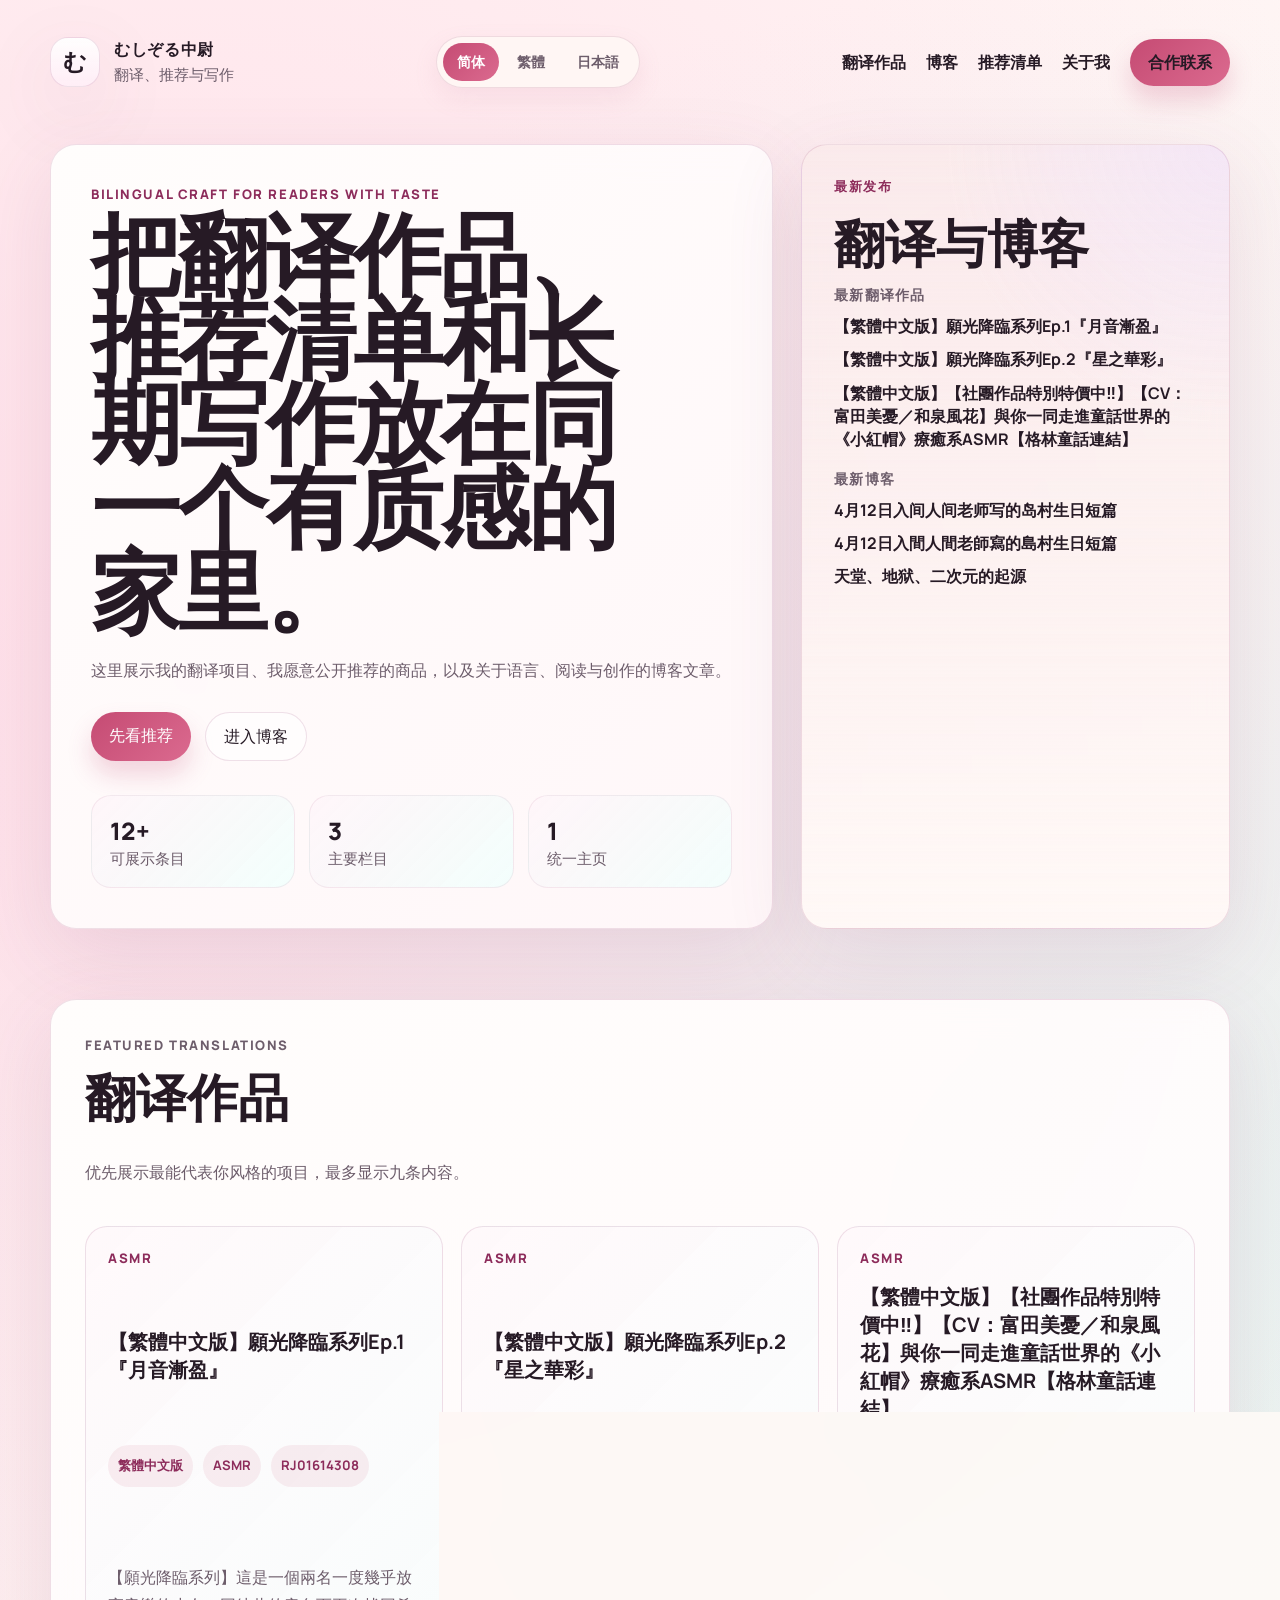
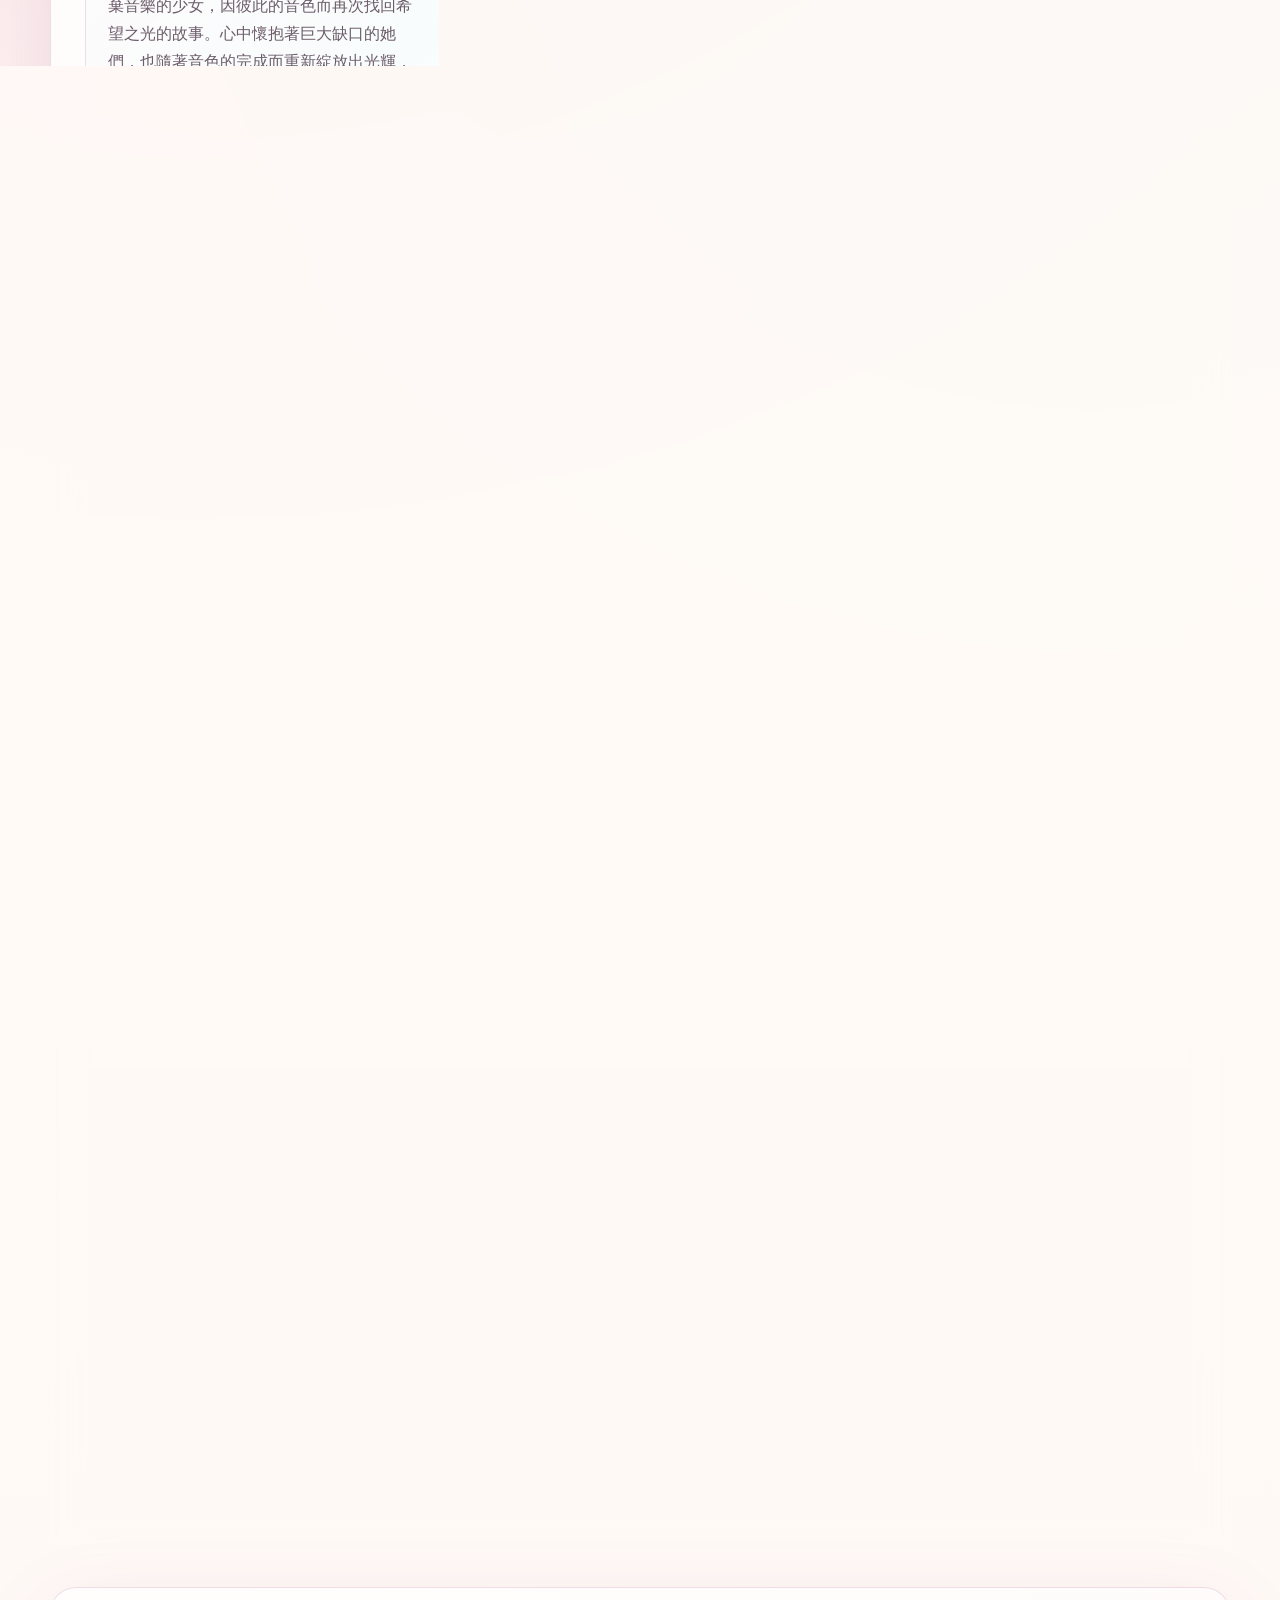
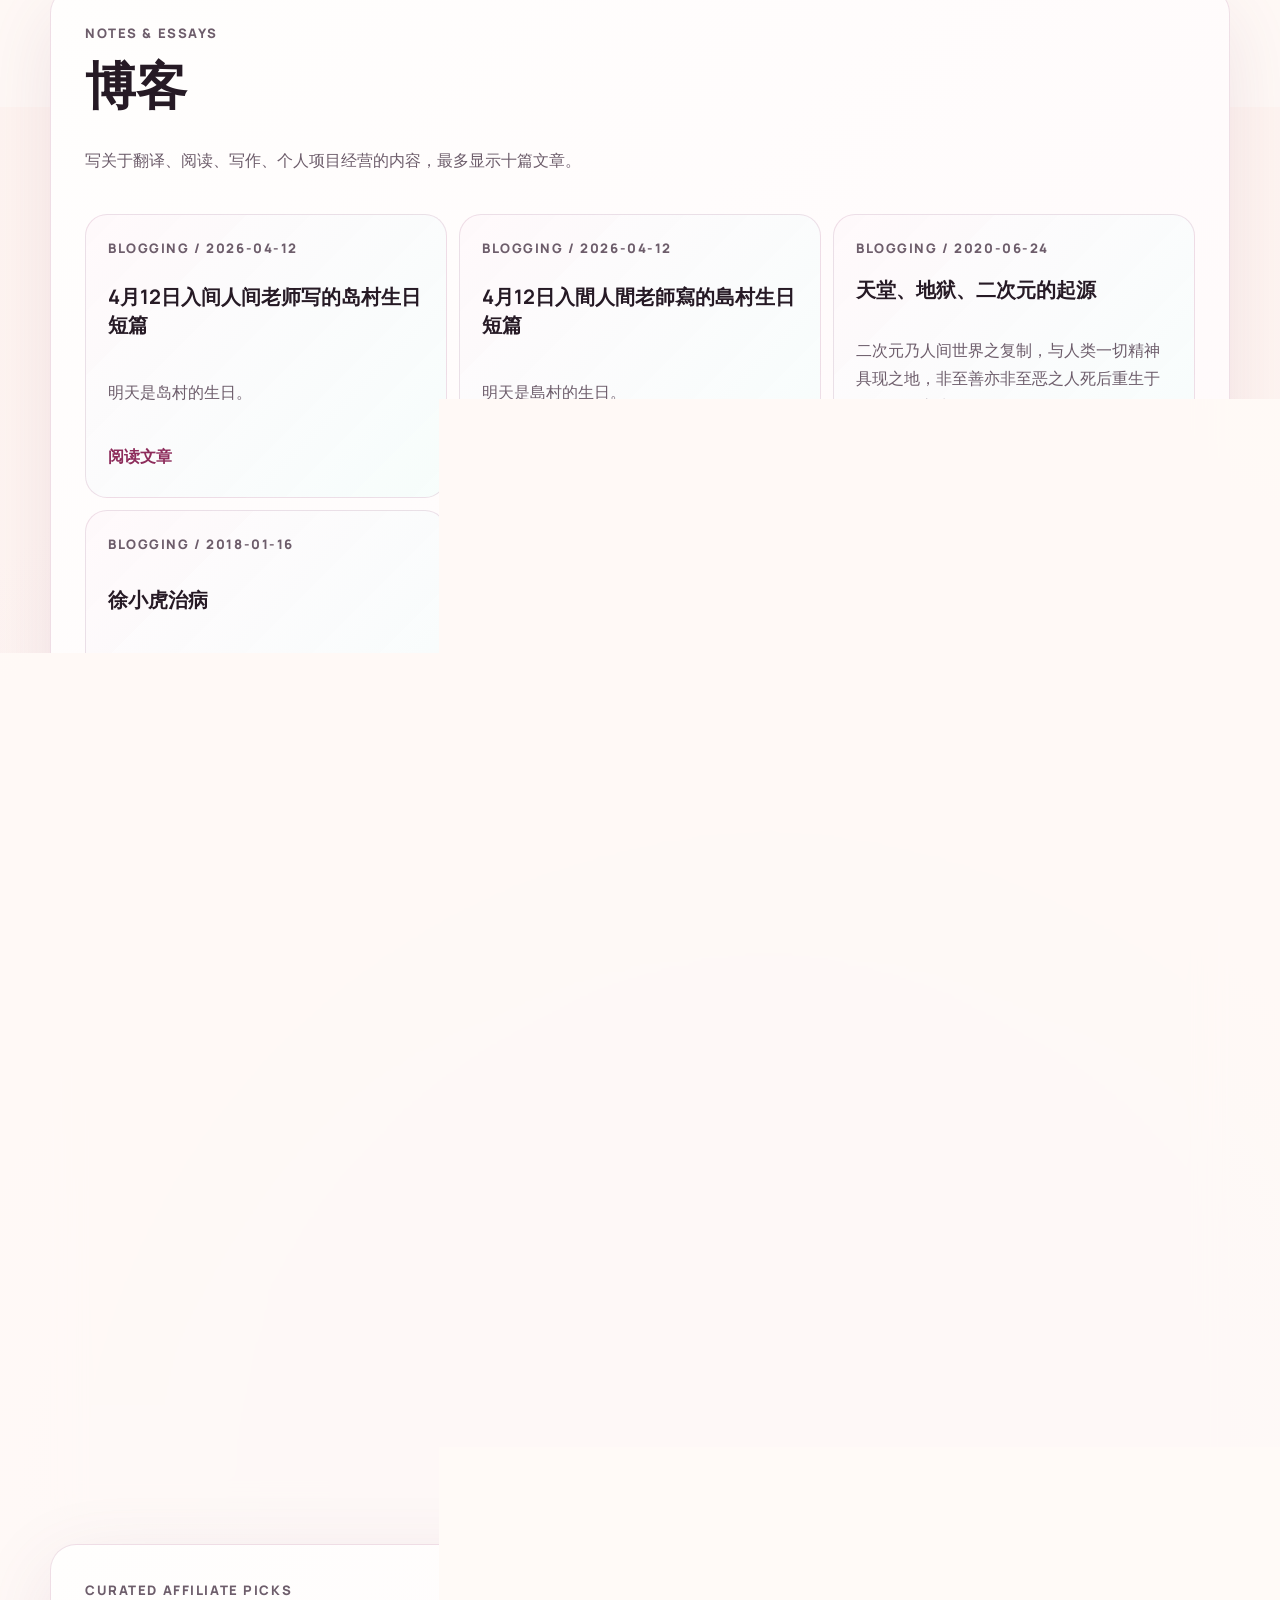
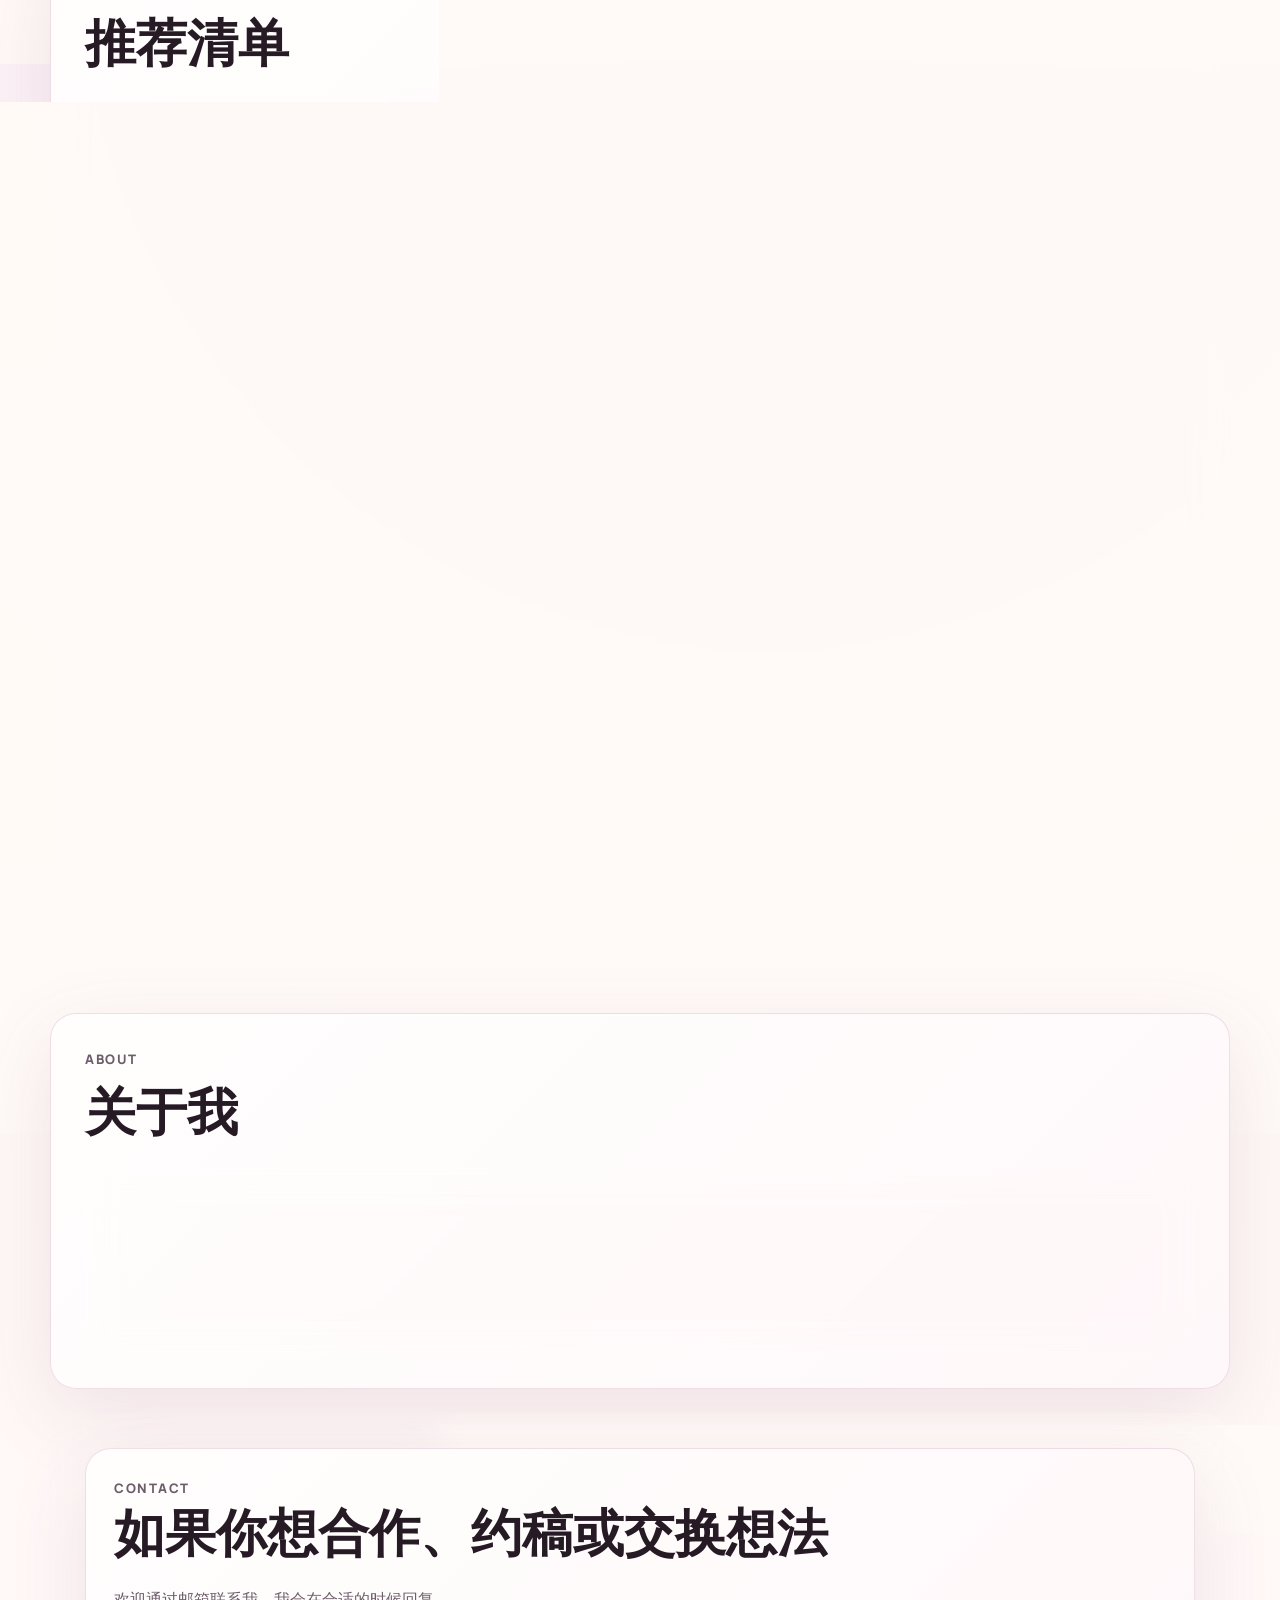
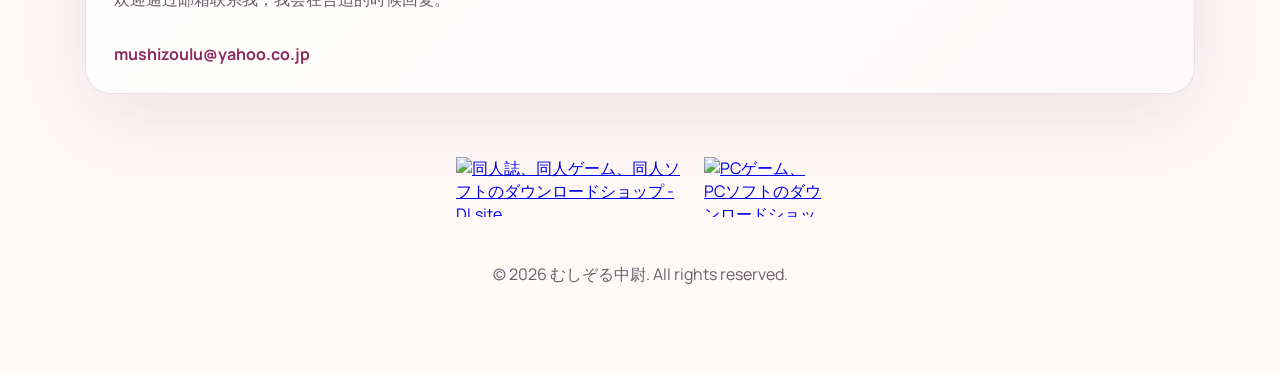
==== index.html @ 9dc62986 "Add files via upload" ====
<!DOCTYPE html>
<html lang="zh-CN">
<head>
  <meta charset="UTF-8">
  <meta name="viewport" content="width=device-width, initial-scale=1.0">
  <title>むしぞる中尉 | 翻译作品与博客</title>
  <meta
    name="description"
    content="展示个人翻译作品、精选推荐与博客文章的个人网站。"
  >
  <link rel="preconnect" href="https://fonts.googleapis.com">
  <link rel="preconnect" href="https://fonts.gstatic.com" crossorigin>
  <link
    href="https://fonts.googleapis.com/css2?family=Cormorant+Garamond:wght@500;600;700&family=Manrope:wght@400;500;600;700;800&display=swap"
    rel="stylesheet"
  >
  <link rel="stylesheet" href="styles.css?v=20260528b">
</head>
<body>
  <div class="page-shell">
    <header class="site-header">
      <a class="brand" href="#top" aria-label="回到首页">
        <span class="brand-mark">む</span>
        <span class="brand-text">
          <strong id="site-name">むしぞる中尉</strong>
          <span id="site-tagline">翻译、推荐与写作</span>
        </span>
      </a>

      <button class="menu-toggle" type="button" aria-expanded="false" aria-controls="site-nav">
        菜单
      </button>

      <div class="locale-switcher" aria-label="语言切换">
        <div class="locale-actions">
          <button class="locale-button is-active" type="button" data-locale="zh-Hans">简体</button>
          <button class="locale-button" type="button" data-locale="zh-Hant">繁體</button>
          <button class="locale-button" type="button" data-locale="ja">日本語</button>
        </div>
      </div>

      <nav id="site-nav" class="site-nav" aria-label="主导航">
        <a id="nav-works" href="#works">翻译作品</a>
        <a id="nav-blog" href="#blog">博客</a>
        <a id="nav-picks" href="#picks">推荐清单</a>
        <a id="nav-about" href="#about">关于我</a>
        <a id="nav-contact" class="nav-cta" href="#contact">合作联系</a>
      </nav>
    </header>

    <main id="top">
      <section class="hero">
        <div class="hero-copy">
          <p class="eyebrow" id="hero-note">Bilingual craft for readers with taste</p>
          <h1 id="hero-title">把翻译作品、推荐清单和长期写作放在同一个有质感的家里。</h1>
          <p class="hero-description" id="hero-description">
            这里展示我的翻译项目、我愿意公开推荐的商品，以及关于语言、阅读与创作的博客文章。
          </p>

          <div class="hero-actions">
            <a class="button-primary" id="hero-primary" href="#picks">先看推荐</a>
            <a class="button-secondary" id="hero-secondary" href="blog.html">进入博客</a>
          </div>

          <ul class="hero-stats" id="hero-stats"></ul>
        </div>

        <aside class="hero-panel">
          <p class="panel-label" id="spotlight-label">最新发布</p>
          <h2 id="spotlight-title">翻译与博客</h2>
          <div id="spotlight-copy" class="spotlight-latest"></div>
          <!-- <a class="panel-link" id="spotlight-link" href="works.html">查看精选作品</a> -->
        </aside>
      </section>

      <section class="section" id="works">
        <div class="section-heading">
          <p class="eyebrow" id="works-eyebrow">Featured Translations</p>
          <h2><a class="section-title-link" id="works-title" href="works.html">翻译作品</a></h2>
          <p id="works-description">优先展示最能代表你风格的项目，最多显示九条内容。</p>
        </div>
        <div class="card-grid" id="works-grid"></div>
        <a class="section-more-link" id="works-more-link" href="works.html">查看所有翻译作品</a>
      </section>

      <section class="section" id="blog">
        <div class="section-heading">
          <p class="eyebrow" id="blog-eyebrow">Notes & Essays</p>
          <h2><a class="section-title-link" id="blog-title" href="blog.html">博客</a></h2>
          <p id="blog-description">写关于翻译、阅读、写作、个人项目经营，或者任何你想长期积累的主题。</p>
        </div>
        <div class="post-list post-grid" id="post-list"></div>
        <a class="section-more-link" id="blog-more-link" href="blog.html">查看所有博客</a>
      </section>

      <section class="section" id="picks">
        <div class="section-heading">
          <p class="eyebrow" id="picks-eyebrow">Curated Affiliate Picks</p>
          <h2><a class="section-title-link" id="picks-title" href="picks.html">推荐清单</a></h2>
          <p id="picks-description">适合放你愿意长期推荐的书、工具、课程或生活用品，并明确标注推荐理由。</p>
        </div>
        <div class="pick-list" id="picks-list"></div>
      </section>

      <section class="section about-section" id="about">
        <div class="section-heading">
          <p class="eyebrow" id="about-eyebrow">About</p>
          <h2><a class="section-title-link" id="about-title" href="#about">关于我</a></h2>
        </div>
        <div class="about-card">
          <p id="about-copy">
            我是一名长期关注语言、阅读与内容传播的创作者。这个网站用来集中展示作品、推荐值得购买的东西，以及持续发表博客文章。
          </p>
          <div class="about-links" aria-label="Social links">
            <a class="about-link" href="https://x.com/mushizoulu" target="_blank" rel="noreferrer">X</a>
            <a class="about-link" href="https://www.threads.com/@maoanying8" target="_blank" rel="noreferrer">Threads</a>
            <a
              class="about-banner-link"
              rel="noopener sponsored"
              href="https://dlaf.jp/home/dlaf/=/aid/pssitewww/url/https%3A%2F%2Fwww.dlsite.com%2Fhome%2Fcircle%2Fprofile%2F%3D%2Fmaker_id%2FRG01031603.html%2F%3Futm_medium%3Daffiliate%26utm_campaign%3Dbnlink%26utm_content%3Dbn_pc_100_60_dojin_01.jpg"
              target="_blank"
            >
              <img
                src="https://www.dlsite.com/img/male/dojin/bn_pc_100_60_dojin_01.jpg"
                alt="同人誌、同人ゲーム、同人ソフトのダウンロードショップ - DLsite"
                width="100"
                height="60"
                border="0"
              />
            </a>
          </div>
        </div>
      </section>

      <section class="section contact-section" id="contact">
        <div class="contact-card">
          <div>
            <p class="eyebrow" id="contact-eyebrow">Contact</p>
            <h2><a class="section-title-link" id="contact-title" href="#contact">如果你想合作、约稿或交换想法</a></h2>
            <p id="contact-copy">欢迎通过邮箱联系我，我会在合适的时候回复。</p>
            <a class="contact-email-link" id="contact-email-link" href="mailto:mushizoulu@yahoo.co.jp">
              mushizoulu@yahoo.co.jp
            </a>
          </div>
        </div>
      </section>
    </main>

    <div class="footer-affiliates" aria-label="DLsite affiliate links">
      <a rel="noopener sponsored" href="https://dlaf.jp/home/dlaf/=/aid/pssitewww/url/https%3A%2F%2Fwww.dlsite.com%2Fhome%2Franking%2F%3Futm_medium%3Daffiliate%26utm_campaign%3Dbnlink%26utm_content%3Dbn_pc_234_60_dojin_01.gif" target="_blank"><img src="https://www.dlsite.com/img/male/dojin/bn_pc_234_60_dojin_01.gif" alt="同人誌、同人ゲーム、同人ソフトのダウンロードショップ - DLsite" width="234" height="60" border="0" /></a>
      <a rel="noopener sponsored" href="https://dlaf.jp/soft/dlaf/=/aid/pssitewww/url/https%3A%2F%2Fwww.dlsite.com%2Fsoft%2Franking%2F%3Futm_medium%3Daffiliate%26utm_campaign%3Dbnlink%26utm_content%3Dbn_pc_120_60_dojin_01.gif" target="_blank"><img src="https://www.dlsite.com/img/male/dojin/bn_pc_120_60_dojin_01.gif" alt="PCゲーム、PCソフトのダウンロードショップ - DLsite Soft" width="120" height="60" border="0" /></a>
    </div>

    <footer class="site-footer">
      <p id="footer-copy">© 2026 むしぞる中尉. All rights reserved.</p>
    </footer>
  </div>

  <script src="site-data.js?v=20260527b"></script>
  <script src="content/manifest.js?v=20260527b"></script>
  <script src="content-loader.js?v=20260527b"></script>
  <script src="script.js?v=20260527b"></script>
</body>
</html>
---- styles.css ----
﻿:root {
  --bg: #fff7f5;
  --surface: rgba(255, 250, 247, 0.82);
  --surface-strong: rgba(255, 248, 244, 0.96);
  --ink: #261a25;
  --muted: #6d5d6b;
  --line: rgba(165, 92, 135, 0.18);
  --accent: #c54b73;
  --accent-deep: #8d2c5b;
  --accent-soft: #ffdbe8;
  --mint: #dff7f4;
  --lavender: #efe3ff;
  --shadow: 0 24px 80px rgba(124, 69, 106, 0.12);
  --radius: 26px;
  --content-width: 1180px;
}

* {
  box-sizing: border-box;
}

html {
  scroll-behavior: smooth;
}

body {
  margin: 0;
  color: var(--ink);
  background:
    radial-gradient(circle at 15% 10%, rgba(255, 199, 221, 0.55), transparent 24%),
    radial-gradient(circle at 85% 18%, rgba(204, 244, 240, 0.5), transparent 22%),
    radial-gradient(circle at 60% 70%, rgba(231, 217, 255, 0.42), transparent 26%),
    linear-gradient(180deg, #fff9f6 0%, #fff5f1 48%, #fff9f8 100%);
  font-family: "Manrope", "Segoe UI", sans-serif;
}

body::before {
  position: fixed;
  inset: 0;
  background-image:
    radial-gradient(circle at 20% 25%, rgba(255, 255, 255, 0.7) 0 2px, transparent 2px 100%),
    radial-gradient(circle at 80% 35%, rgba(255, 215, 233, 0.42) 0 120px, transparent 120px 100%),
    radial-gradient(circle at 30% 75%, rgba(221, 246, 242, 0.42) 0 140px, transparent 140px 100%);
  content: "";
  pointer-events: none;
  opacity: 0.9;
}
.page-shell {
  position: relative;
  z-index: 1;
  width: min(calc(100% - 32px), var(--content-width));
  margin: 0 auto;
  padding: 20px 0 72px;
}

.site-header,
.hero,
.section,
.site-footer {
  position: relative;
  z-index: 1;
}

.site-header {
  display: flex;
  align-items: center;
  justify-content: space-between;
  gap: 20px;
  padding: 16px 0 28px;
}

.brand {
  display: inline-flex;
  align-items: center;
  gap: 14px;
  color: inherit;
  text-decoration: none;
}

.brand-mark {
  display: grid;
  place-items: center;
  width: 50px;
  height: 50px;
  border: 1px solid var(--line);
  border-radius: 18px;
  background: linear-gradient(180deg, rgba(255, 255, 255, 0.92), rgba(255, 238, 246, 0.9));
  box-shadow: var(--shadow);
  font-family: "Cormorant Garamond", Georgia, serif;
  font-size: 1.45rem;
  font-weight: 700;
}

.brand-text {
  display: flex;
  flex-direction: column;
  gap: 3px;
}

.brand-text strong {
  font-size: 1rem;
  letter-spacing: 0.04em;
}

.brand-text span {
  color: var(--muted);
  font-size: 0.95rem;
}

.site-nav {
  display: flex;
  align-items: center;
  gap: 20px;
}

.site-nav a {
  color: inherit;
  text-decoration: none;
  font-weight: 700;
}

.locale-switcher {
  display: inline-flex;
  align-items: center;
  padding: 6px;
  border: 1px solid var(--line);
  border-radius: 999px;
  background: rgba(255, 247, 244, 0.95);
  box-shadow: 0 10px 24px rgba(199, 123, 160, 0.12);
}

.locale-actions {
  display: inline-flex;
  gap: 4px;
}

.locale-button {
  border: 0;
  border-radius: 999px;
  background: transparent;
  color: var(--muted);
  padding: 9px 14px;
  font: inherit;
  font-size: 0.88rem;
  font-weight: 800;
  cursor: pointer;
}

.locale-button.is-active {
  background: linear-gradient(135deg, var(--accent) 0%, #db6a8f 100%);
  color: #fff;
}

.nav-cta,
.button-primary,
.button-secondary,
.panel-link,
.section-title-link,
.card-link,
.pick-link {
  transition: transform 180ms ease, background-color 180ms ease, color 180ms ease, border-color 180ms ease, box-shadow 180ms ease;
}

.nav-cta,
.button-primary {
  padding: 12px 18px;
  border-radius: 999px;
  background: linear-gradient(135deg, var(--accent) 0%, #db6a8f 100%);
  color: #fff;
  text-decoration: none;
  box-shadow: 0 14px 24px rgba(197, 75, 115, 0.22);
}

.menu-toggle {
  display: none;
  border: 1px solid var(--line);
  border-radius: 999px;
  background: rgba(255, 248, 245, 0.95);
  padding: 10px 16px;
  font: inherit;
  font-weight: 700;
}

.hero {
  display: grid;
  grid-template-columns: minmax(0, 1.35fr) minmax(280px, 0.8fr);
  gap: 28px;
  padding: 28px 0 46px;
}

.hero-copy,
.hero-panel,
.section,
.about-card,
.contact-card {
  border: 1px solid var(--line);
  border-radius: var(--radius);
  background:
    linear-gradient(135deg, rgba(255, 255, 255, 0.7), rgba(255, 246, 250, 0.7)),
    var(--surface);
  backdrop-filter: blur(16px);
  box-shadow: var(--shadow);
}

.hero-copy {
  padding: 40px;
}

.eyebrow,
.panel-label,
.post-meta,
.pick-tag,
.card-tag {
  margin: 0;
  color: var(--accent-deep);
  font-size: 0.82rem;
  font-weight: 800;
  letter-spacing: 0.12em;
  text-transform: uppercase;
}

.hero h1,
.section h2,
.contact-card h2 {
  font-family: "Cormorant Garamond", Georgia, serif;
}

.hero h1 {
  margin: 14px 0 18px;
  max-width: 14ch;
  font-size: clamp(3rem, 7vw, 5.8rem);
  line-height: 0.94;
  letter-spacing: -0.03em;
}

.hero-description,
.section-heading p,
.about-card p,
.contact-card p,
.pick-copy,
.card-copy,
.post-card p {
  color: var(--muted);
  line-height: 1.75;
}

.about-links {
  display: flex;
  flex-wrap: wrap;
  gap: 12px;
  margin-top: 20px;
}

.about-link {
  display: inline-flex;
  align-items: center;
  justify-content: center;
  min-height: 42px;
  padding: 0 18px;
  border: 1px solid var(--line);
  border-radius: 999px;
  color: var(--accent-deep);
  background: rgba(255, 255, 255, 0.68);
  font-size: 0.95rem;
  font-weight: 700;
  letter-spacing: 0.01em;
  text-decoration: none;
  transition: transform 180ms ease, box-shadow 180ms ease, border-color 180ms ease;
}

.about-link:hover {
  transform: translateY(-1px);
  border-color: rgba(197, 75, 115, 0.26);
  box-shadow: 0 14px 32px rgba(197, 75, 115, 0.12);
}

.about-banner-link {
  display: inline-flex;
  align-items: center;
}

.about-banner-link img {
  display: block;
  width: 100px;
  height: 60px;
  border-radius: 14px;
}

.hero-actions {
  display: flex;
  flex-wrap: wrap;
  gap: 14px;
  margin-top: 28px;
}

.button-secondary,
.panel-link {
  padding: 12px 18px;
  border: 1px solid var(--line);
  border-radius: 999px;
  color: inherit;
  background: rgba(255, 255, 255, 0.56);
  text-decoration: none;
}

.hero-stats {
  display: grid;
  grid-template-columns: repeat(3, minmax(0, 1fr));
  gap: 14px;
  margin: 34px 0 0;
  padding: 0;
  list-style: none;
}

.hero-stats li {
  padding: 18px;
  border-radius: 20px;
  background: linear-gradient(135deg, rgba(255, 245, 249, 0.92), rgba(241, 255, 252, 0.85));
  border: 1px solid rgba(141, 44, 91, 0.08);
}

.stat-value {
  display: block;
  font-size: 1.5rem;
  font-weight: 800;
}

.stat-label {
  color: var(--muted);
  font-size: 0.92rem;
}

.hero-panel {
  display: flex;
  flex-direction: column;
  justify-content: flex-start;
  gap: 18px;
  min-height: 100%;
  padding: 32px;
  background:
    radial-gradient(circle at top right, rgba(239, 227, 255, 0.55), transparent 32%),
    linear-gradient(180deg, rgba(197, 75, 115, 0.08), rgba(255, 248, 246, 0.94)),
    var(--surface);
}

.hero-panel h2 {
  margin: 4px 0 0;
  font-size: clamp(2rem, 4vw, 3.3rem);
  line-height: 0.96;
}

.spotlight-latest {
  display: grid;
  gap: 18px;
}

.spotlight-group {
  display: grid;
  gap: 10px;
}

.spotlight-group-title {
  margin: 0;
  color: var(--muted);
  font-size: 0.88rem;
  font-weight: 800;
  letter-spacing: 0.08em;
}

.spotlight-list {
  display: grid;
  gap: 10px;
  margin: 0;
  padding: 0;
  list-style: none;
}

.spotlight-list a {
  color: var(--ink);
  font-weight: 700;
  line-height: 1.45;
  text-decoration: none;
}

.spotlight-list a:hover {
  color: var(--accent);
}

.section {
  margin-top: 24px;
  padding: 34px;
}

.section-heading {
  display: grid;
  gap: 8px;
  margin-bottom: 24px;
}

.section h2,
.contact-card h2 {
  margin: 0;
  font-size: clamp(2.2rem, 4vw, 3.3rem);
}

.section-title-link {
  color: inherit;
  text-decoration: none;
}

.section-title-link:hover {
  color: var(--accent);
}

.card-grid,
.post-grid {
  display: grid;
  grid-template-columns: repeat(3, minmax(0, 1fr));
  gap: 18px;
}

.card,
.pick-item,
.post-card {
  border: 1px solid var(--line);
  border-radius: 22px;
  background:
    linear-gradient(135deg, rgba(255, 250, 252, 0.96), rgba(246, 253, 252, 0.92)),
    var(--surface-strong);
}

.card,
.post-card {
  display: grid;
  gap: 16px;
  padding: 22px;
}

.card h3,
.pick-item h3,
.post-card h3 {
  margin: 0;
  font-size: 1.25rem;
}

.card-meta,
.pick-meta {
  display: flex;
  flex-wrap: wrap;
  gap: 10px;
  color: var(--muted);
  font-size: 0.92rem;
}

.meta-chip {
  display: inline-flex;
  align-items: center;
  justify-content: center;
  height: 42px;
  width: fit-content;
  min-width: 0;
  max-width: 100%;
  padding: 0 10px;
  border-radius: 999px;
  background: rgba(197, 75, 115, 0.09);
  color: var(--accent-deep);
  font-size: 0.82rem;
  font-weight: 700;
  line-height: 1.2;
  text-align: center;
  white-space: nowrap;
}

.card-link,
.pick-link {
  width: fit-content;
  color: var(--accent-deep);
  font-weight: 800;
  text-decoration: none;
}

.pick-list {
  display: grid;
  gap: 16px;
}

.pick-item {
  display: grid;
  grid-template-columns: minmax(0, 1fr) auto;
  gap: 18px;
  align-items: center;
  padding: 20px 22px;
}

.affiliate-note {
  margin-top: 18px;
  font-size: 0.94rem;
}

.section-more-link {
  display: inline-flex;
  margin-top: 20px;
  color: var(--accent-deep);
  font-weight: 800;
  text-decoration: none;
}

.section-more-link:hover {
  color: var(--accent);
  transform: translateY(-2px);
}

.contact-email-link {
  display: inline-flex;
  margin-top: 14px;
  color: var(--accent-deep);
  font-size: 1rem;
  font-weight: 700;
  text-decoration: none;
  word-break: break-all;
}

.contact-email-link:hover {
  color: var(--accent);
}

.post-list {
  display: grid;
  gap: 12px;
}

.post-card {
  min-height: 100%;
}

.about-card,
.contact-card {
  padding: 28px;
}

.contact-card {
  display: block;
}

.blog-archive-section,
.works-archive-section,
.post-reading {
  max-width: 920px;
  margin-left: auto;
  margin-right: auto;
}

.archive-title,
.post-reading-title {
  margin: 0;
  font-size: clamp(2.8rem, 6vw, 4.6rem);
  line-height: 0.96;
}

.archive-title {
  font-family: "Cormorant Garamond", Georgia, serif;
}

.post-reading-title,
.pick-archive-title,
.recommendation-post-title {
  font-family: "Songti SC", "STSong", "Noto Serif SC", "Source Han Serif SC", serif;
  font-weight: 700;
  letter-spacing: -0.02em;
}

.archive-list {
  display: grid;
  gap: 14px;
}

.works-archive-list {
  display: grid;
  gap: 14px;
}

.picks-archive-list {
  display: grid;
  gap: 14px;
}

.archive-item {
  border: 1px solid var(--line);
  border-radius: 18px;
  background:
    linear-gradient(135deg, rgba(255, 250, 252, 0.96), rgba(246, 253, 252, 0.92)),
    var(--surface-strong);
  padding: 20px 22px;
}

.archive-link {
  color: var(--ink);
  font-size: 1.2rem;
  font-weight: 800;
  text-decoration: none;
}

.archive-link:hover {
  color: var(--accent);
}

.work-archive-item h3 {
  margin: 0 0 10px;
  font-size: 1.28rem;
}

.work-archive-copy {
  margin: 0 0 14px;
  color: var(--muted);
  line-height: 1.75;
}

.pick-archive-header {
  display: flex;
  align-items: flex-start;
  justify-content: space-between;
  gap: 16px;
  margin-bottom: 12px;
}

.pick-archive-title {
  font-family: "Cormorant Garamond", Georgia, serif;
  font-size: clamp(2.2rem, 4vw, 3.3rem);
  line-height: 0.96;
}

.pick-archive-item h3 {
  margin: 0;
}

.pick-archive-copy {
  margin: 0;
  color: var(--muted);
  line-height: 1.75;
}

.pick-buy-button {
  flex: 0 0 auto;
}

.recommendation-product-link {
  margin: 30px 0 0;
}

.recommendation-product-link a {
  color: var(--accent-deep);
  font-weight: 800;
  text-decoration: none;
}

.archive-pagination {
  display: flex;
  align-items: center;
  justify-content: space-between;
  gap: 16px;
  margin-top: 24px;
}

.pagination-button {
  border: 1px solid var(--line);
  border-radius: 999px;
  background: rgba(255, 255, 255, 0.6);
  color: var(--ink);
  padding: 12px 18px;
  font: inherit;
  font-weight: 800;
  cursor: pointer;
}

.pagination-button:disabled {
  opacity: 0.45;
  cursor: default;
}

.archive-page-label {
  margin: 0;
  color: var(--muted);
  font-weight: 700;
}

.post-reading-body {
  margin-top: 28px;
}

.post-reading-body p {
  margin: 0 0 18px;
  color: var(--muted);
  line-height: 1.9;
  font-size: 1.05rem;
}

.post-body-figure {
  margin: 34px auto;
  text-align: center;
}

.post-body-image {
  display: block;
  max-width: 100%;
  height: auto;
  margin: 0 auto;
  border-radius: 18px;
}

.post-body-caption {
  margin: 12px 0 0;
  color: var(--muted);
  font-size: 0.95rem;
  line-height: 1.7;
  text-align: center;
}

.post-body-table-wrap {
  margin: 34px 0;
  overflow-x: auto;
  -webkit-overflow-scrolling: touch;
}

.post-body-table {
  min-width: min(100%, 560px);
  width: max-content;
  border-collapse: collapse;
  border: 1px solid var(--line);
  border-radius: 18px;
  overflow: hidden;
  background:
    linear-gradient(135deg, rgba(255, 250, 252, 0.96), rgba(246, 253, 252, 0.92)),
    var(--surface-strong);
}

.post-body-table th,
.post-body-table td {
  padding: 14px 16px;
  border-bottom: 1px solid var(--line);
  border-right: 1px solid var(--line);
  color: var(--muted);
  text-align: left;
  line-height: 1.7;
  vertical-align: top;
  background: transparent;
  white-space: nowrap;
}

.post-body-table th {
  color: var(--ink);
  font-weight: 800;
  background: rgba(211, 92, 137, 0.08);
}

.post-body-table tr:last-child td {
  border-bottom: none;
}

.post-body-table th:last-child,
.post-body-table td:last-child {
  border-right: none;
}

.site-footer {
  padding: 30px 6px 0;
  color: var(--muted);
  text-align: center;
}

.footer-affiliates {
  display: flex;
  flex-wrap: wrap;
  align-items: center;
  justify-content: center;
  gap: 14px;
  margin-top: 28px;
}

.footer-affiliates a,
.footer-affiliates img {
  display: block;
}

.nav-cta:hover,
.button-primary:hover,
.button-secondary:hover,
.panel-link:hover,
.card-link:hover,
.pick-link:hover,
.section-title-link:hover {
  transform: translateY(-2px);
}
@media (max-width: 980px) {
  .hero,
  .card-grid,
  .post-grid {
    grid-template-columns: 1fr;
  }

  .site-header {
    flex-wrap: wrap;
  }

  .menu-toggle {
    display: inline-flex;
    align-items: center;
    justify-content: center;
  }

  .site-nav {
    display: none;
    width: 100%;
    flex-direction: column;
    align-items: stretch;
    padding: 14px;
    border: 1px solid var(--line);
    border-radius: 22px;
    background: rgba(255, 248, 245, 0.96);
  }

  .locale-switcher {
    order: 2;
  }

  .site-nav.is-open {
    display: flex;
  }

  .hero-copy,
  .hero-panel,
  .section,
  .contact-card {
    padding: 24px;
  }

  .hero h1 {
    max-width: none;
  }

  .pick-item {
    grid-template-columns: 1fr;
  }

  .archive-pagination {
    flex-direction: column;
    align-items: stretch;
  }

  .pick-archive-header {
    flex-direction: column;
  }
}

@media (max-width: 720px) {
  .page-shell {
    width: min(calc(100% - 20px), var(--content-width));
    padding-top: 12px;
  }

  .hero-stats {
    grid-template-columns: 1fr;
  }

  .hero h1 {
    max-width: none;
  }

  .locale-actions {
    flex-wrap: wrap;
    justify-content: center;
  }
}
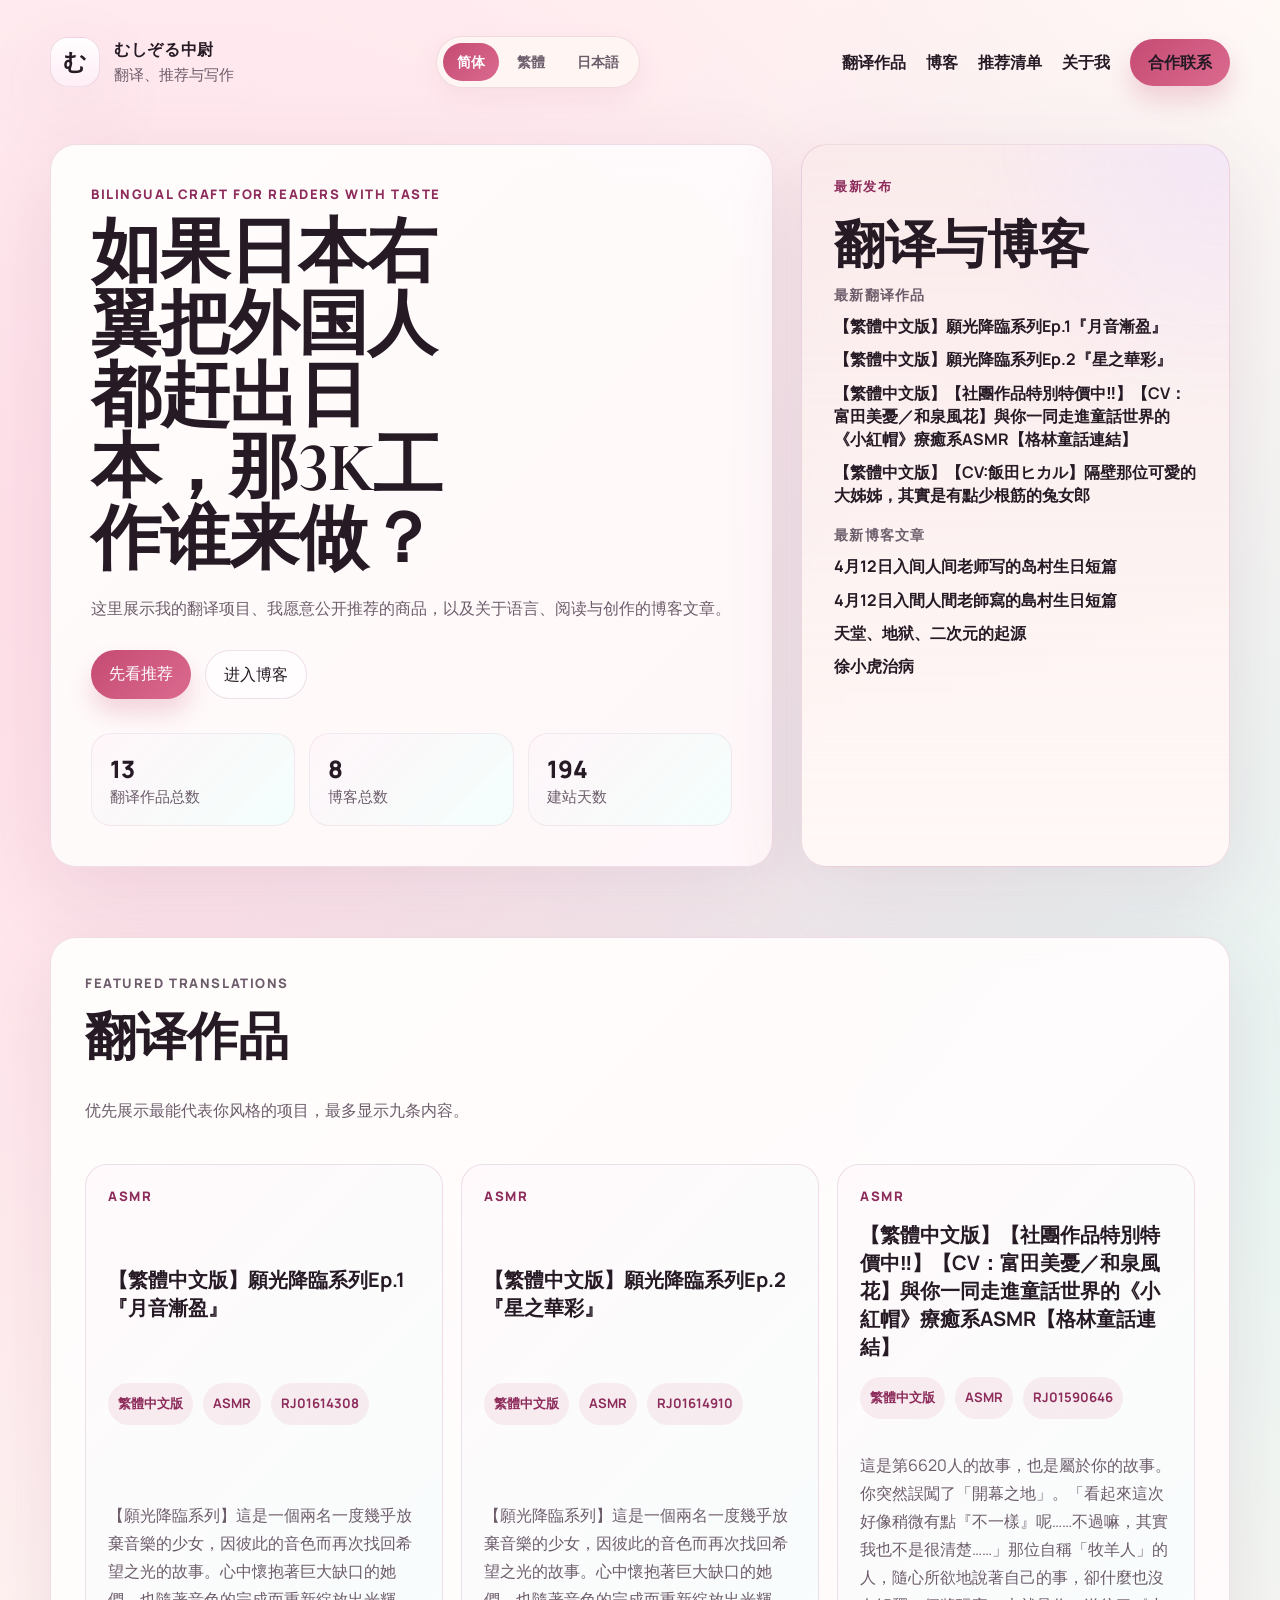
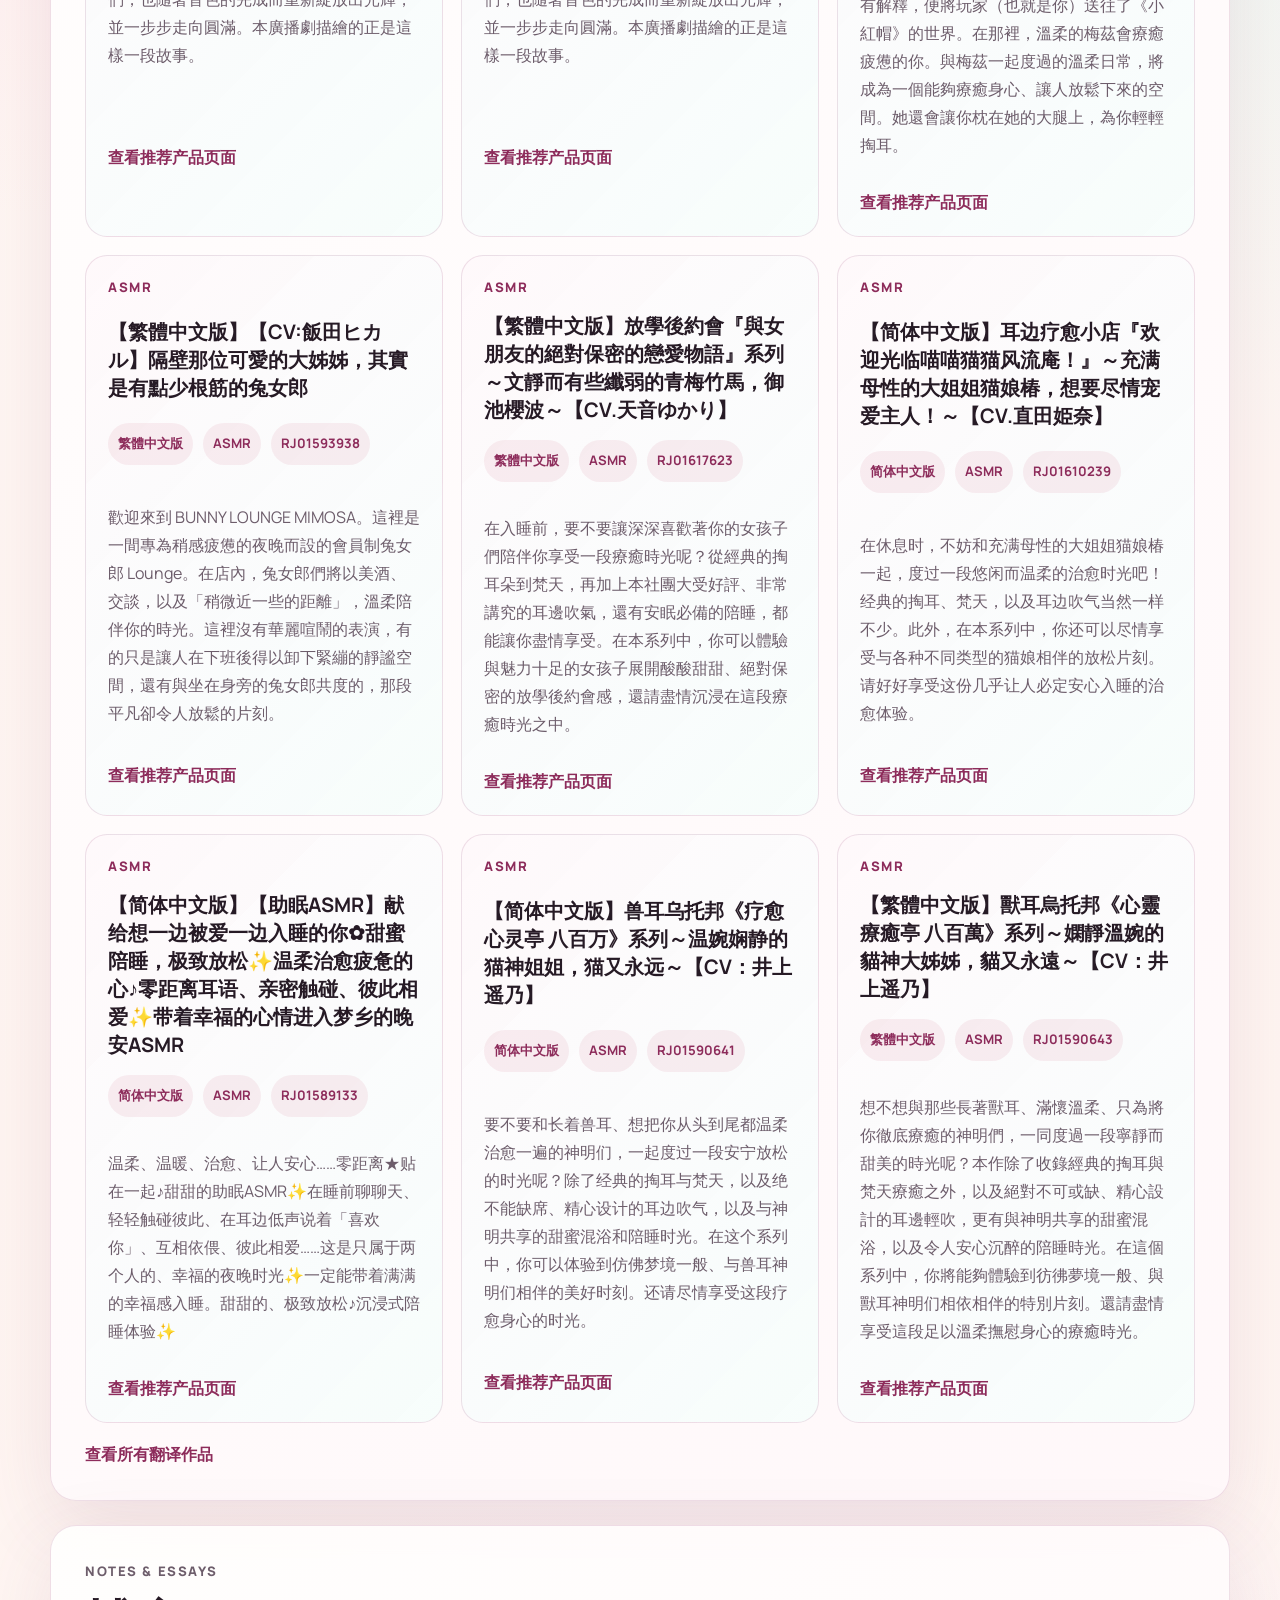
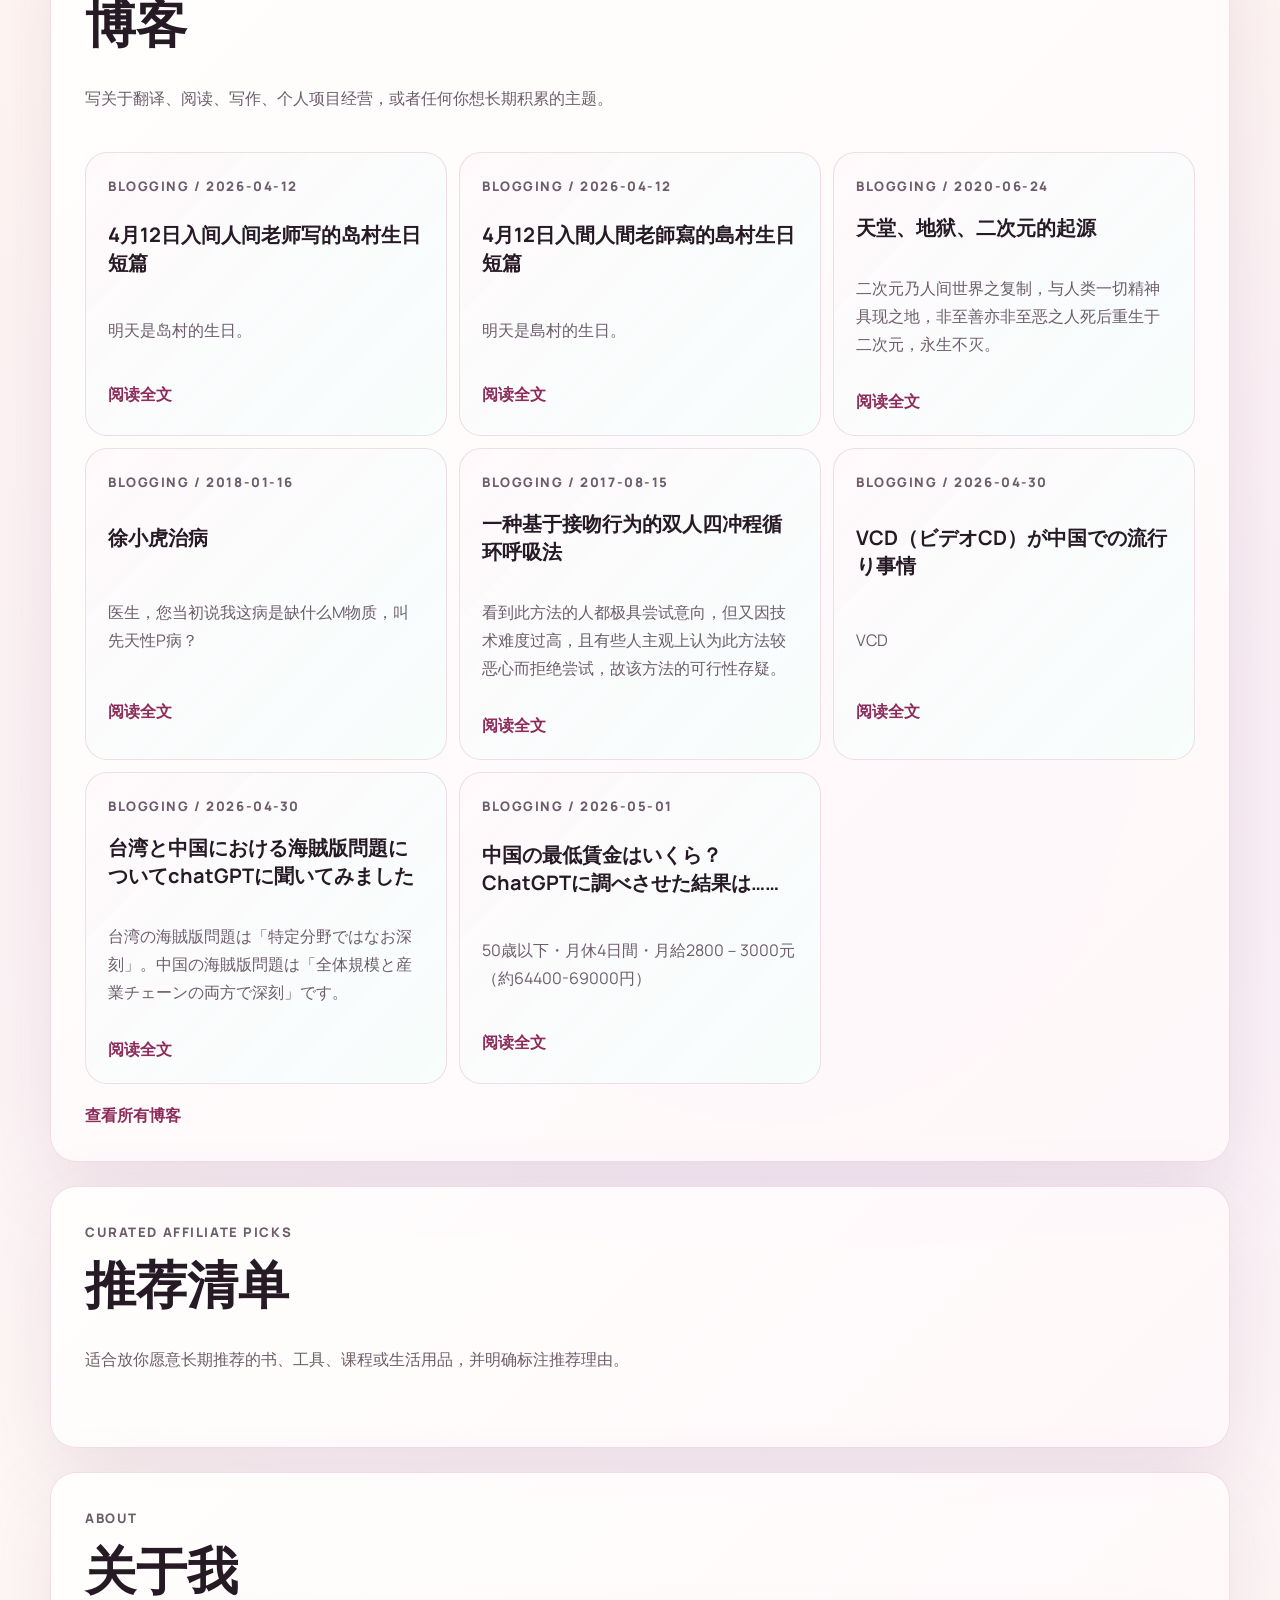
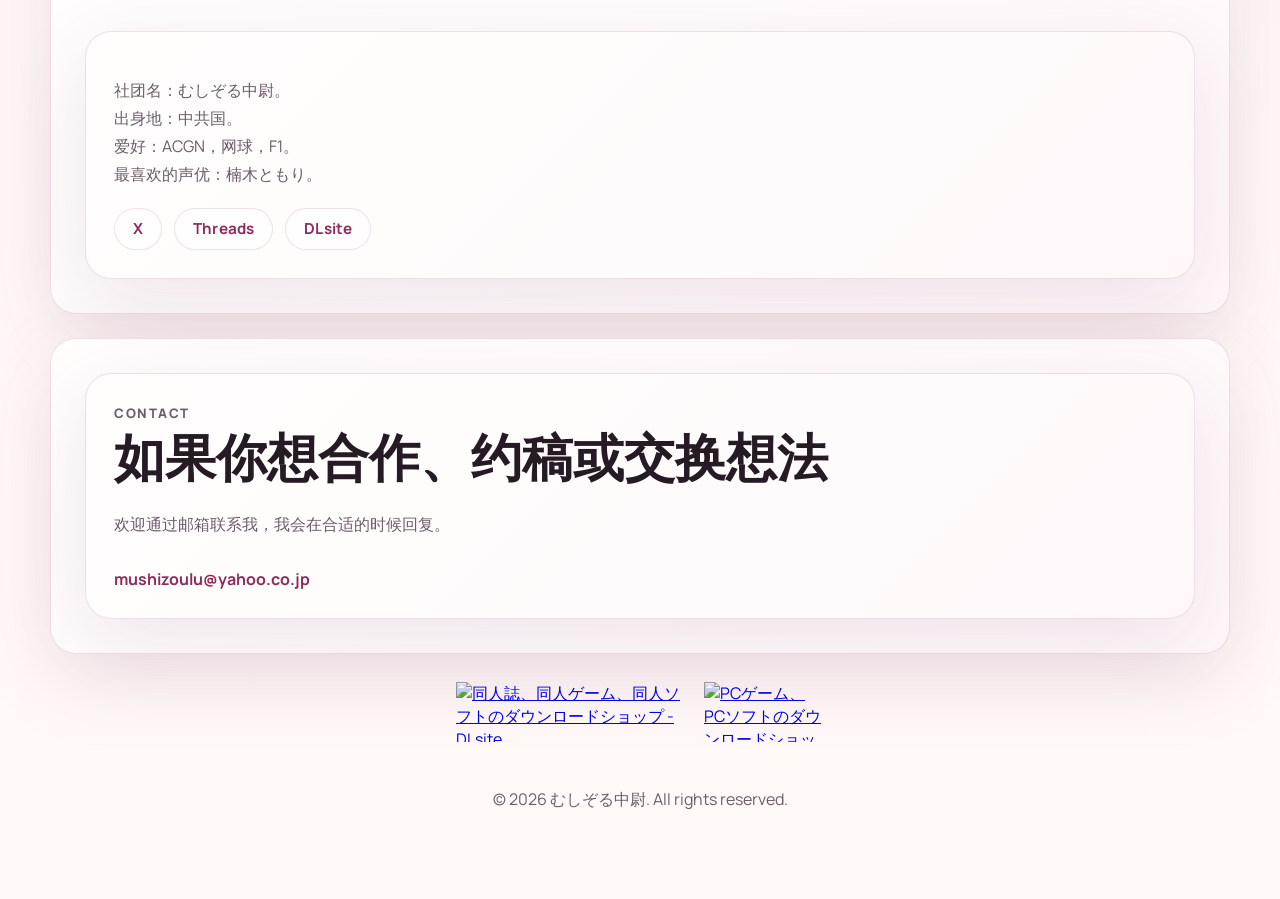
==== commit 3d37ad80: "Add files via upload" ====
--- a/index.html
+++ b/index.html
@@ -52,7 +52,7 @@
       <section class="hero">
         <div class="hero-copy">
           <p class="eyebrow" id="hero-note">Bilingual craft for readers with taste</p>
-          <h1 id="hero-title">把翻译作品、推荐清单和长期写作放在同一个有质感的家里。</h1>
+          <h1 id="hero-title">如果日本右翼把外国人都赶出日本，那3K工作谁来做？</h1>
           <p class="hero-description" id="hero-description">
             这里展示我的翻译项目、我愿意公开推荐的商品，以及关于语言、阅读与创作的博客文章。
           </p>
@@ -85,7 +85,7 @@
 
       <section class="section" id="blog">
         <div class="section-heading">
-          <p class="eyebrow" id="blog-eyebrow">Notes & Essays</p>
+          <p class="eyebrow" id="blog-eyebrow">Notes &amp; Essays</p>
           <h2><a class="section-title-link" id="blog-title" href="blog.html">博客</a></h2>
           <p id="blog-description">写关于翻译、阅读、写作、个人项目经营，或者任何你想长期积累的主题。</p>
         </div>
@@ -109,25 +109,15 @@
         </div>
         <div class="about-card">
           <p id="about-copy">
-            我是一名长期关注语言、阅读与内容传播的创作者。这个网站用来集中展示作品、推荐值得购买的东西，以及持续发表博客文章。
+            社团名：むしぞる中尉。
+            出身地：中共国。
+            爱好：ACGN，网球，F1。
+            最喜欢的声优：楠木ともり。
           </p>
           <div class="about-links" aria-label="Social links">
             <a class="about-link" href="https://x.com/mushizoulu" target="_blank" rel="noreferrer">X</a>
             <a class="about-link" href="https://www.threads.com/@maoanying8" target="_blank" rel="noreferrer">Threads</a>
-            <a
-              class="about-banner-link"
-              rel="noopener sponsored"
-              href="https://dlaf.jp/home/dlaf/=/aid/pssitewww/url/https%3A%2F%2Fwww.dlsite.com%2Fhome%2Fcircle%2Fprofile%2F%3D%2Fmaker_id%2FRG01031603.html%2F%3Futm_medium%3Daffiliate%26utm_campaign%3Dbnlink%26utm_content%3Dbn_pc_100_60_dojin_01.jpg"
-              target="_blank"
-            >
-              <img
-                src="https://www.dlsite.com/img/male/dojin/bn_pc_100_60_dojin_01.jpg"
-                alt="同人誌、同人ゲーム、同人ソフトのダウンロードショップ - DLsite"
-                width="100"
-                height="60"
-                border="0"
-              />
-            </a>
+            <a class="about-link" rel="noopener sponsored" href="https://dlaf.jp/home/dlaf/=/aid/pssitewww/url/https%3A%2F%2Fwww.dlsite.com%2Fhome%2Fcircle%2Fprofile%2F%3D%2Fmaker_id%2FRG01031603.html%2F%3Futm_medium%3Daffiliate%26utm_campaign%3Dbnlink%26utm_content%3Dbn_pc_100_60_dojin_01.jpg" target="_blank">DLsite</a>
           </div>
         </div>
       </section>
--- a/styles.css
+++ b/styles.css
@@ -233,6 +233,27 @@
   letter-spacing: -0.03em;
 }
 
+#hero-title {
+  max-width: 11ch;
+  font-family:
+    "Noto Serif CJK SC",
+    "Source Han Serif SC",
+    "Songti SC",
+    "STSong",
+    "Noto Serif JP",
+    "Yu Mincho",
+    "Hiragino Mincho ProN",
+    "Cormorant Garamond",
+    Georgia,
+    serif;
+  font-size: clamp(2.6rem, 5.5vw, 4.8rem);
+  line-height: 1.02;
+  letter-spacing: -0.015em;
+  font-variant-numeric: lining-nums proportional-nums;
+  font-feature-settings: "lnum" 1, "pnum" 1;
+  text-wrap: balance;
+}
+
 .hero-description,
 .section-heading p,
 .about-card p,
@@ -244,6 +265,10 @@
   line-height: 1.75;
 }
 
+#about-copy {
+  white-space: pre-line;
+}
+
 .about-links {
   display: flex;
   flex-wrap: wrap;
@@ -272,18 +297,6 @@
   transform: translateY(-1px);
   border-color: rgba(197, 75, 115, 0.26);
   box-shadow: 0 14px 32px rgba(197, 75, 115, 0.12);
-}
-
-.about-banner-link {
-  display: inline-flex;
-  align-items: center;
-}
-
-.about-banner-link img {
-  display: block;
-  width: 100px;
-  height: 60px;
-  border-radius: 14px;
 }
 
 .hero-actions {
@@ -837,6 +850,11 @@
     max-width: none;
   }
 
+  #hero-title {
+    max-width: none;
+    font-size: clamp(2.5rem, 7vw, 4.2rem);
+  }
+
   .pick-item {
     grid-template-columns: 1fr;
   }
@@ -865,6 +883,12 @@
     max-width: none;
   }
 
+  #hero-title {
+    font-size: clamp(2.2rem, 9vw, 3.4rem);
+    line-height: 1.06;
+    letter-spacing: -0.01em;
+  }
+
   .locale-actions {
     flex-wrap: wrap;
     justify-content: center;
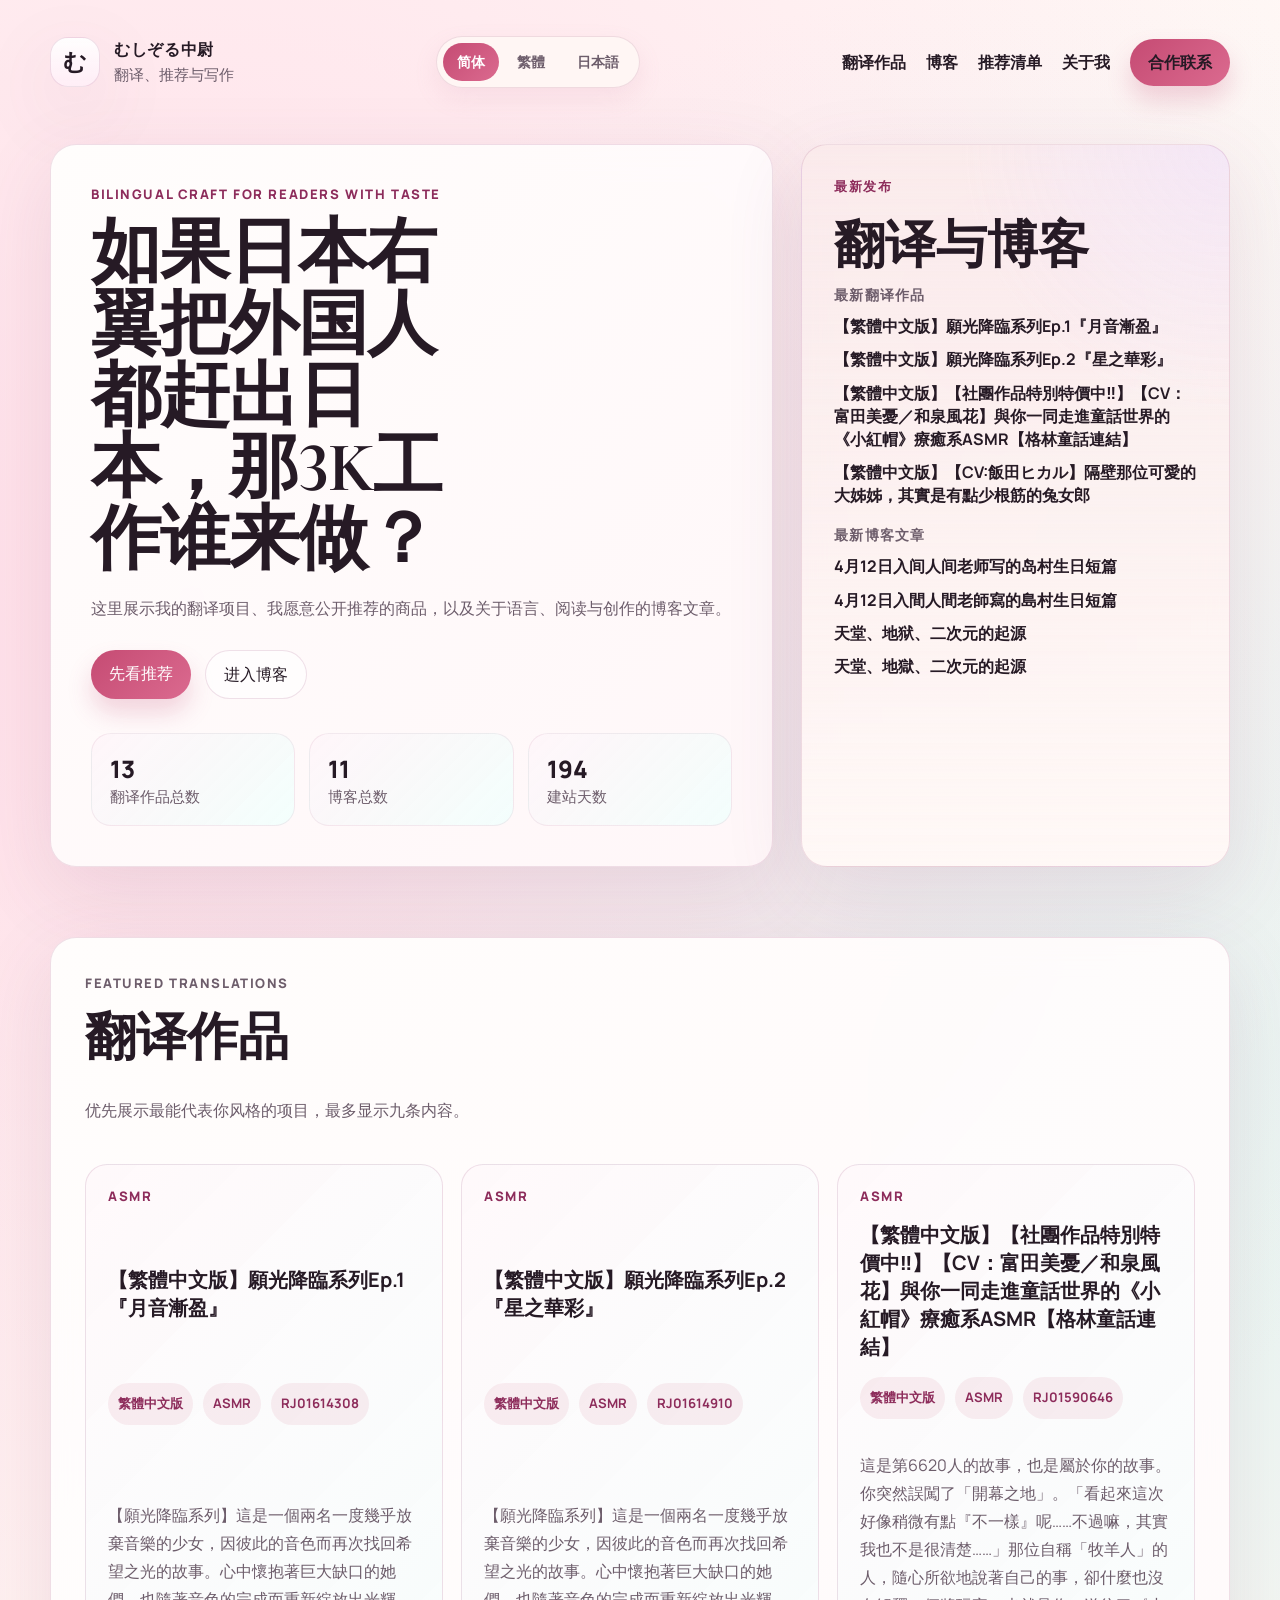
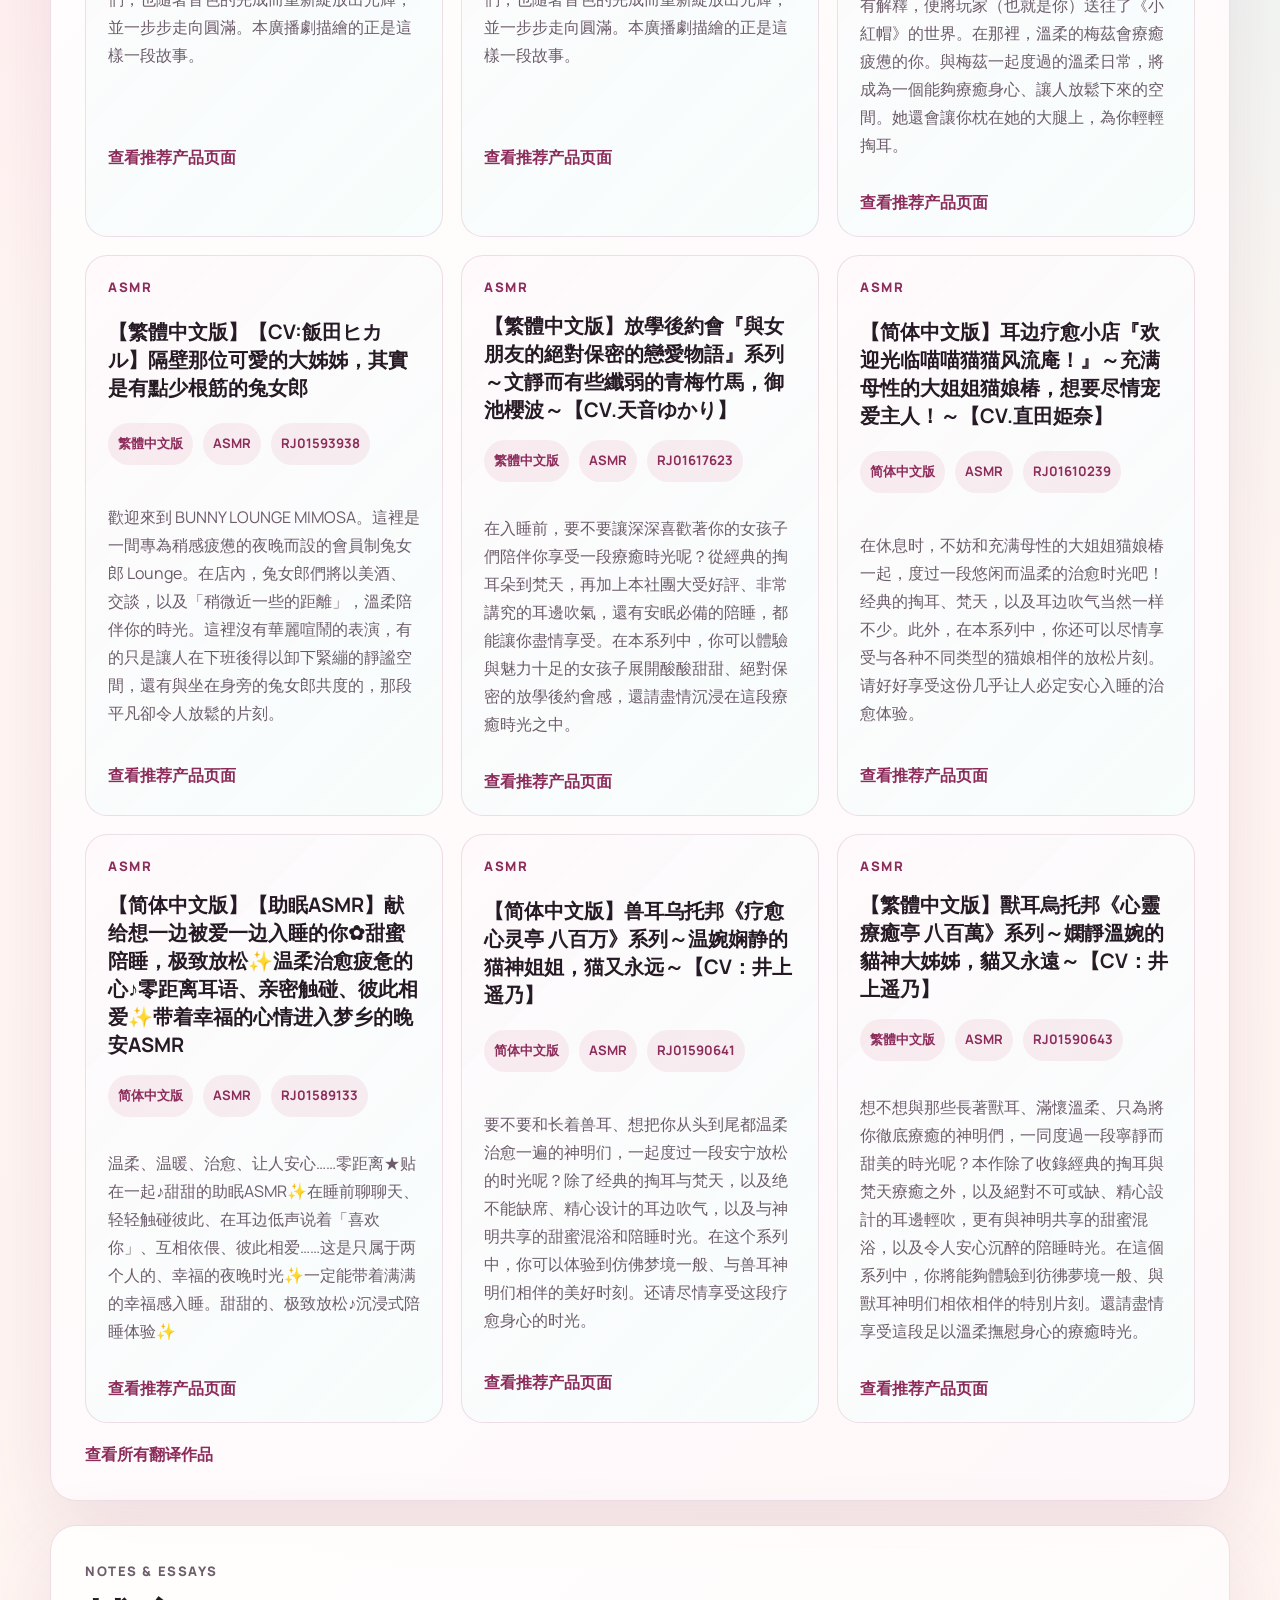
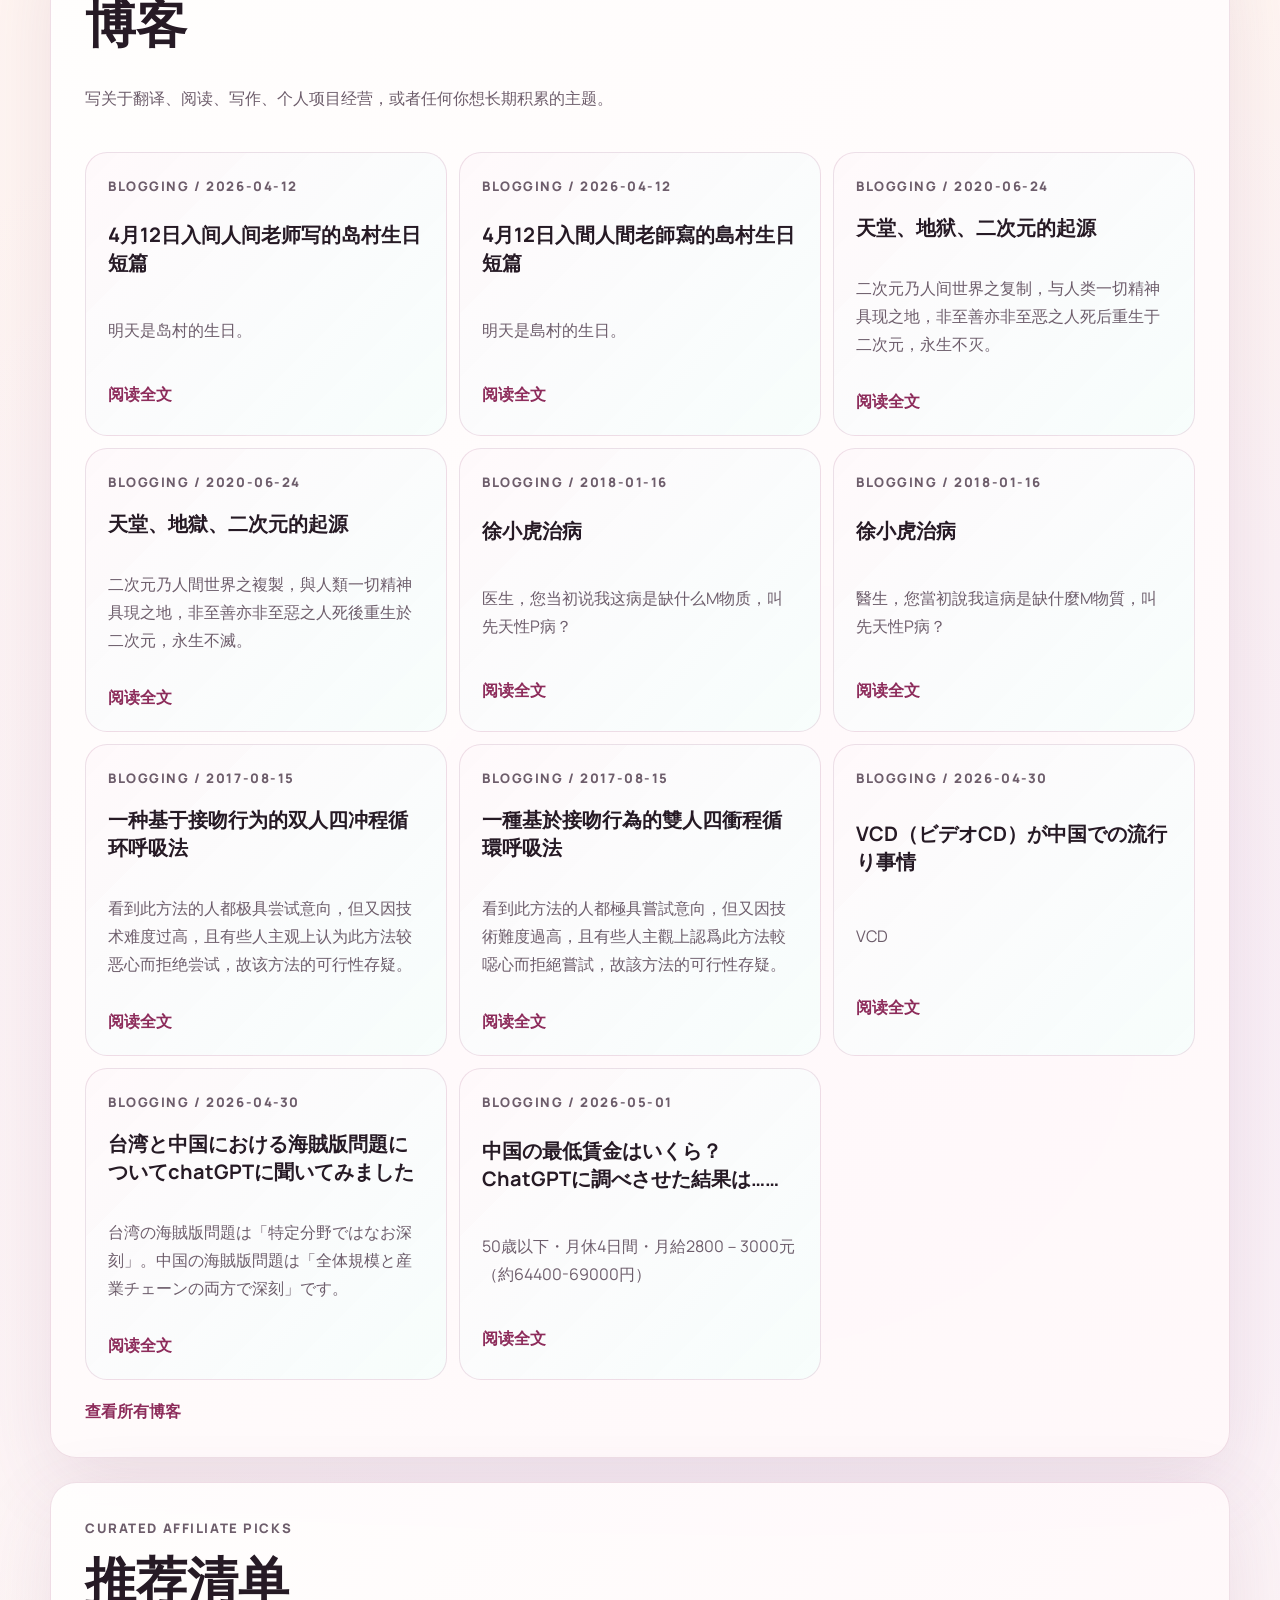
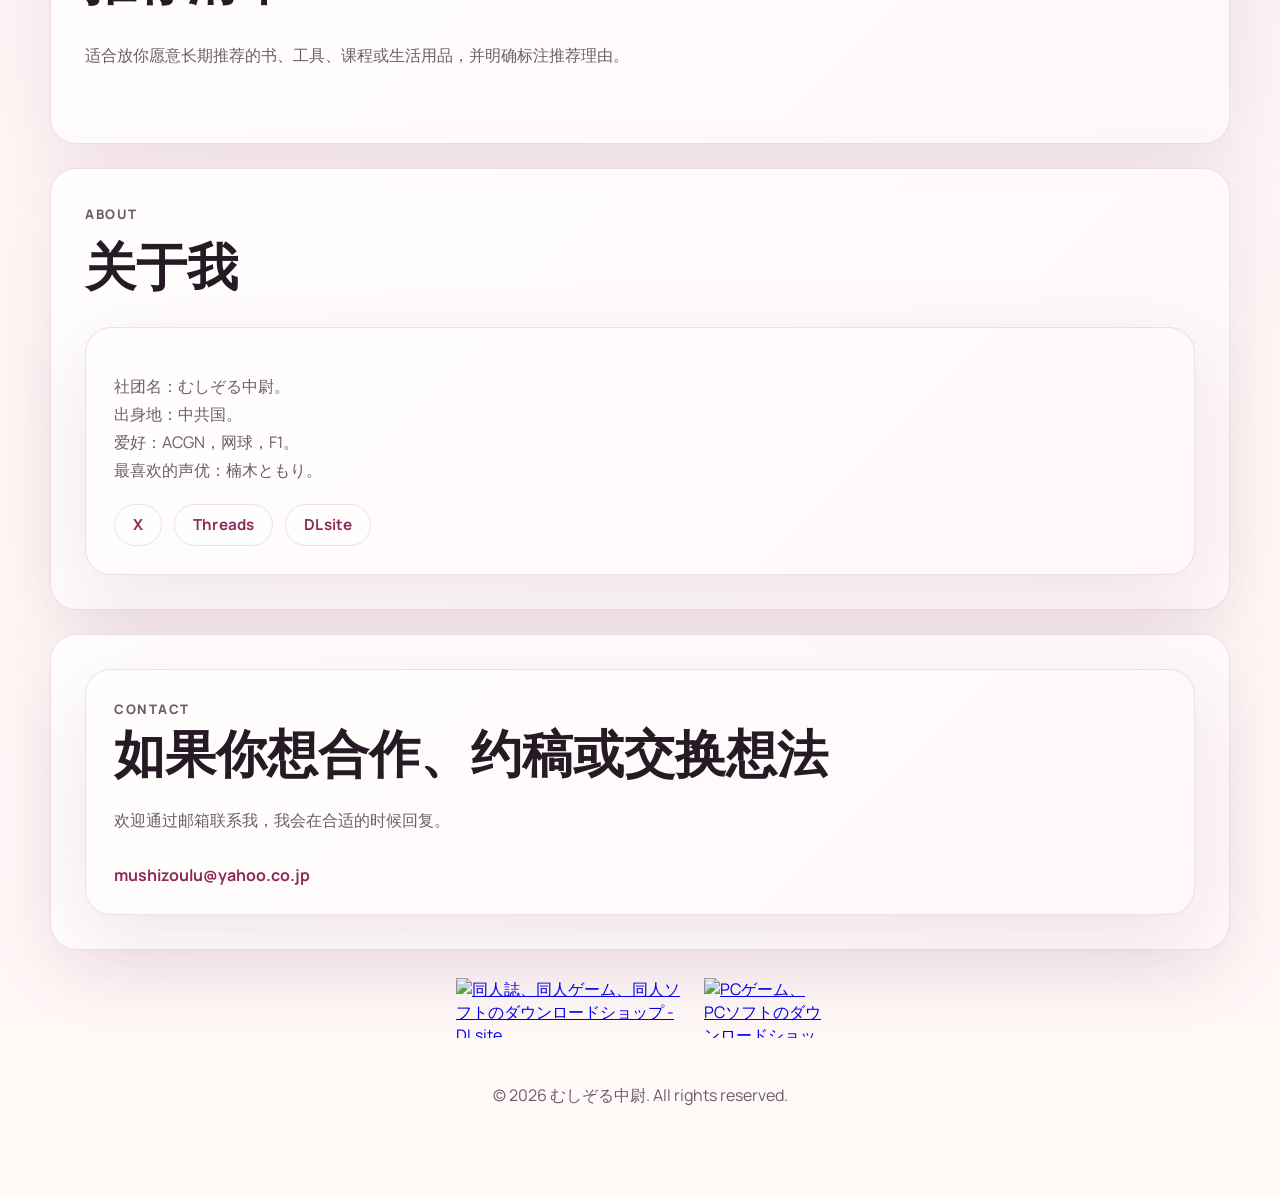
==== commit 55ea264a: "Add files via upload" ====
--- a/index.html
+++ b/index.html
@@ -14,7 +14,8 @@
     href="https://fonts.googleapis.com/css2?family=Cormorant+Garamond:wght@500;600;700&family=Manrope:wght@400;500;600;700;800&display=swap"
     rel="stylesheet"
   >
-  <link rel="stylesheet" href="styles.css?v=20260528b">
+  <script src="asset-version.js"></script>
+  <script src="asset-loader.js" data-page-script="script.js"></script>
 </head>
 <body>
   <div class="page-shell">
@@ -146,9 +147,5 @@
     </footer>
   </div>
 
-  <script src="site-data.js?v=20260527b"></script>
-  <script src="content/manifest.js?v=20260527b"></script>
-  <script src="content-loader.js?v=20260527b"></script>
-  <script src="script.js?v=20260527b"></script>
 </body>
 </html>
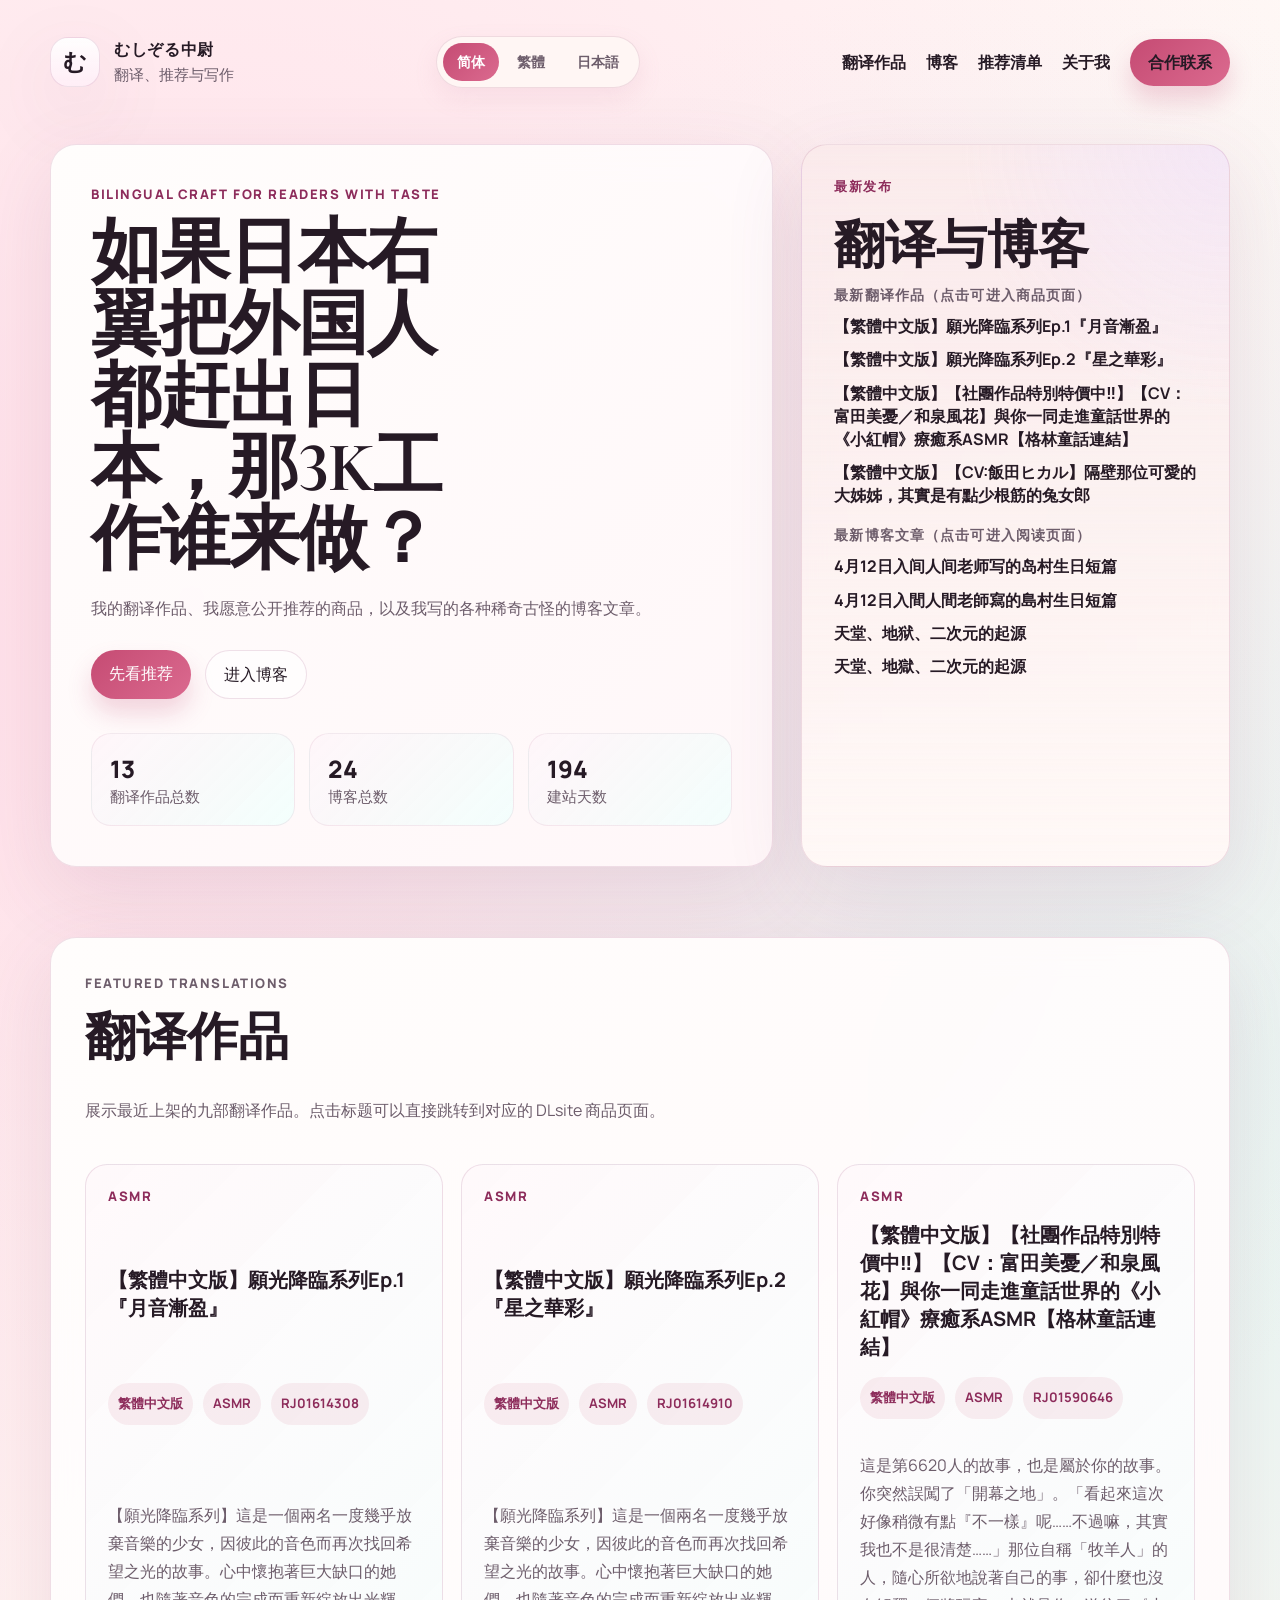
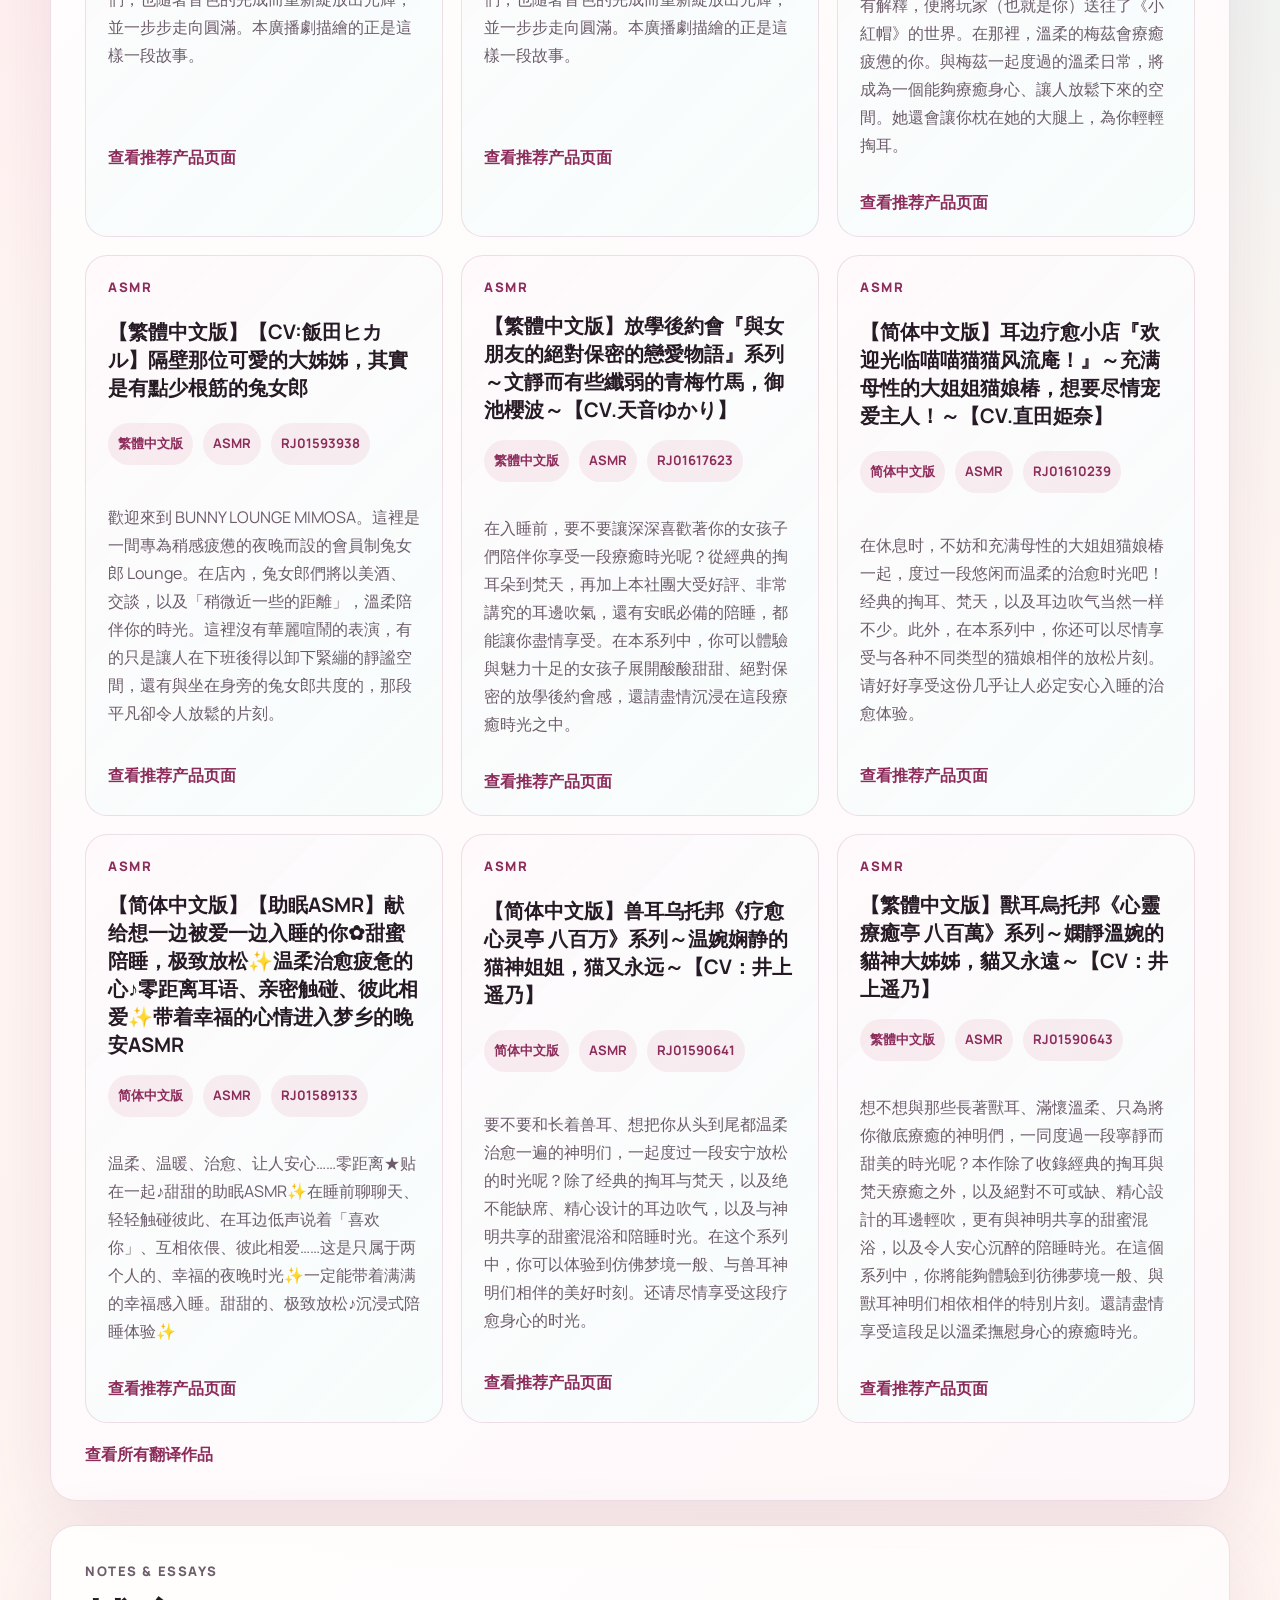
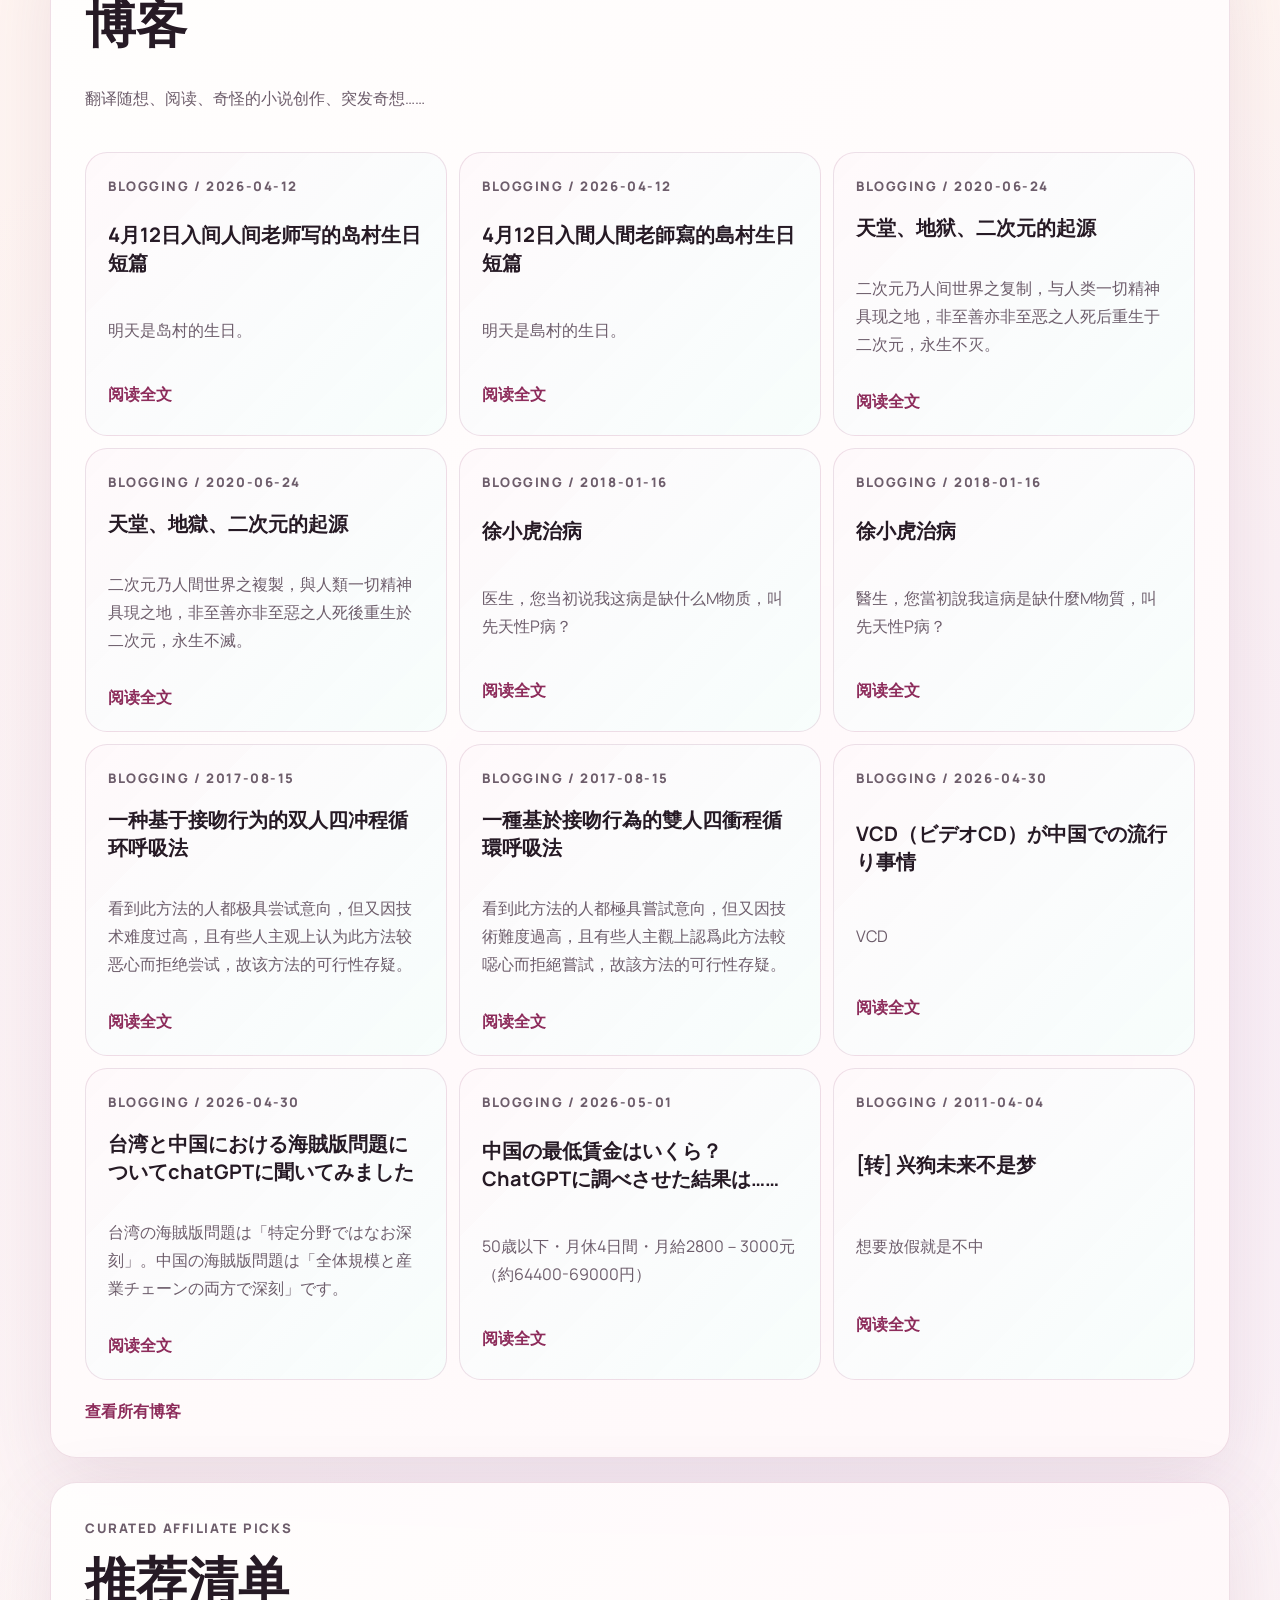
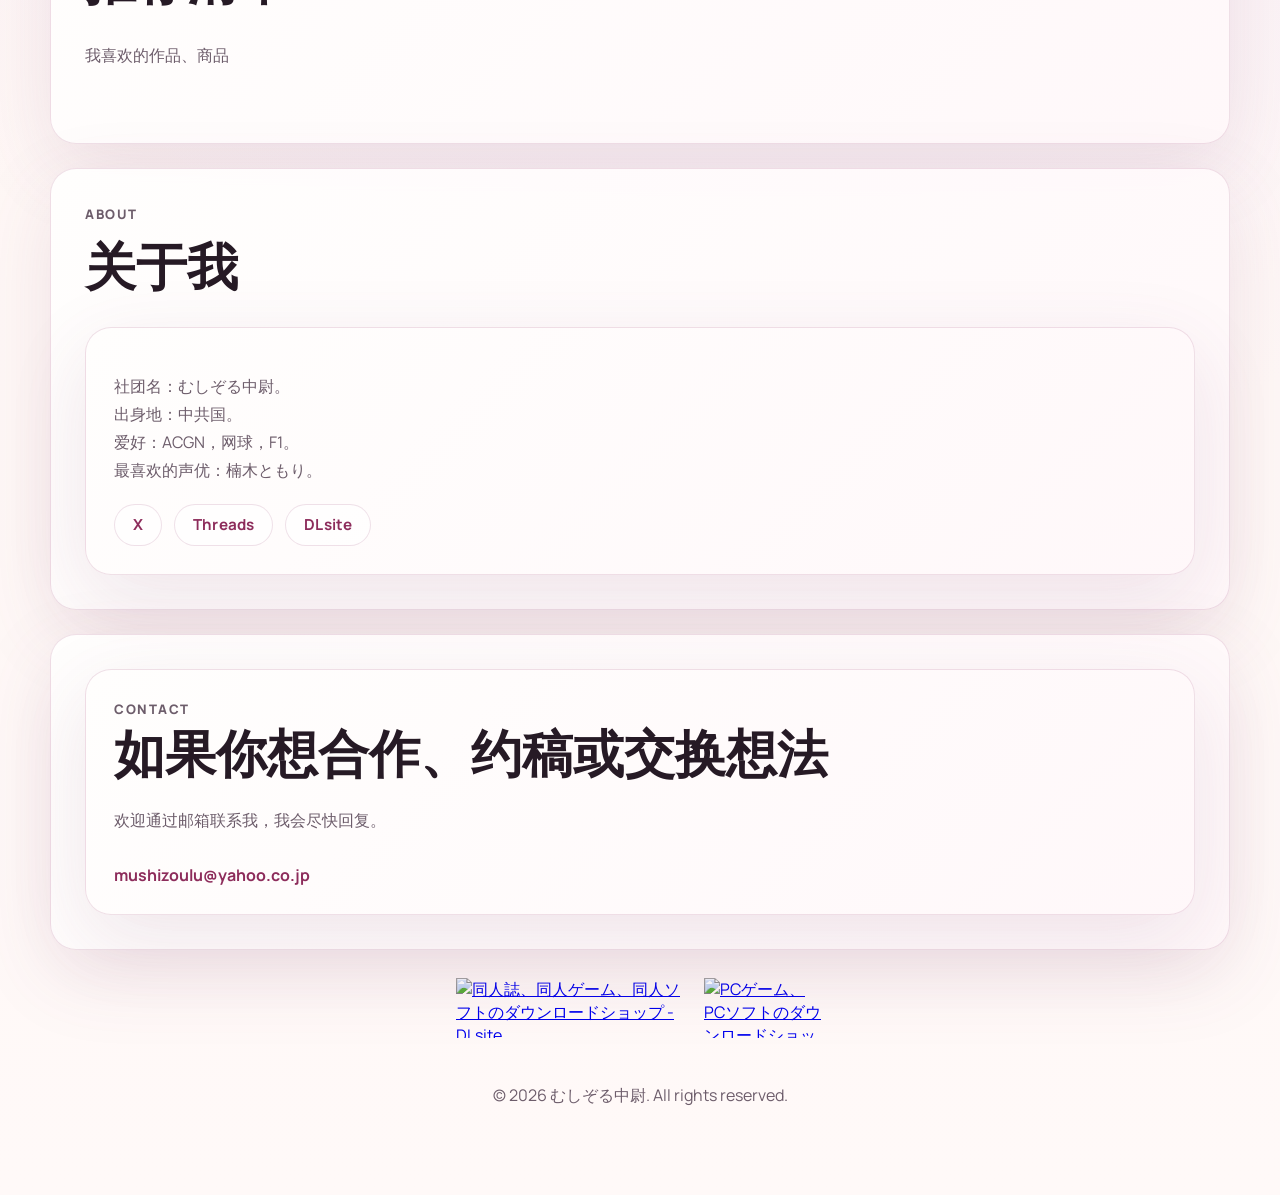
==== commit fbed4415: "Add files via upload" ====
--- a/index.html
+++ b/index.html
@@ -55,7 +55,7 @@
           <p class="eyebrow" id="hero-note">Bilingual craft for readers with taste</p>
           <h1 id="hero-title">如果日本右翼把外国人都赶出日本，那3K工作谁来做？</h1>
           <p class="hero-description" id="hero-description">
-            这里展示我的翻译项目、我愿意公开推荐的商品，以及关于语言、阅读与创作的博客文章。
+            我的翻译作品、我愿意公开推荐的商品，以及我写的各种稀奇古怪的博客文章。
           </p>
 
           <div class="hero-actions">
@@ -78,7 +78,7 @@
         <div class="section-heading">
           <p class="eyebrow" id="works-eyebrow">Featured Translations</p>
           <h2><a class="section-title-link" id="works-title" href="works.html">翻译作品</a></h2>
-          <p id="works-description">优先展示最能代表你风格的项目，最多显示九条内容。</p>
+          <p id="works-description">展示最近上架的九部翻译作品。点击标题可以直接跳转到对应的 DLsite 商品页面。</p>
         </div>
         <div class="card-grid" id="works-grid"></div>
         <a class="section-more-link" id="works-more-link" href="works.html">查看所有翻译作品</a>
@@ -88,7 +88,7 @@
         <div class="section-heading">
           <p class="eyebrow" id="blog-eyebrow">Notes &amp; Essays</p>
           <h2><a class="section-title-link" id="blog-title" href="blog.html">博客</a></h2>
-          <p id="blog-description">写关于翻译、阅读、写作、个人项目经营，或者任何你想长期积累的主题。</p>
+          <p id="blog-description">翻译随想、阅读、奇怪的小说创作、突发奇想……</p>
         </div>
         <div class="post-list post-grid" id="post-list"></div>
         <a class="section-more-link" id="blog-more-link" href="blog.html">查看所有博客</a>
@@ -98,7 +98,7 @@
         <div class="section-heading">
           <p class="eyebrow" id="picks-eyebrow">Curated Affiliate Picks</p>
           <h2><a class="section-title-link" id="picks-title" href="picks.html">推荐清单</a></h2>
-          <p id="picks-description">适合放你愿意长期推荐的书、工具、课程或生活用品，并明确标注推荐理由。</p>
+          <p id="picks-description">我喜欢的作品、商品</p>
         </div>
         <div class="pick-list" id="picks-list"></div>
       </section>
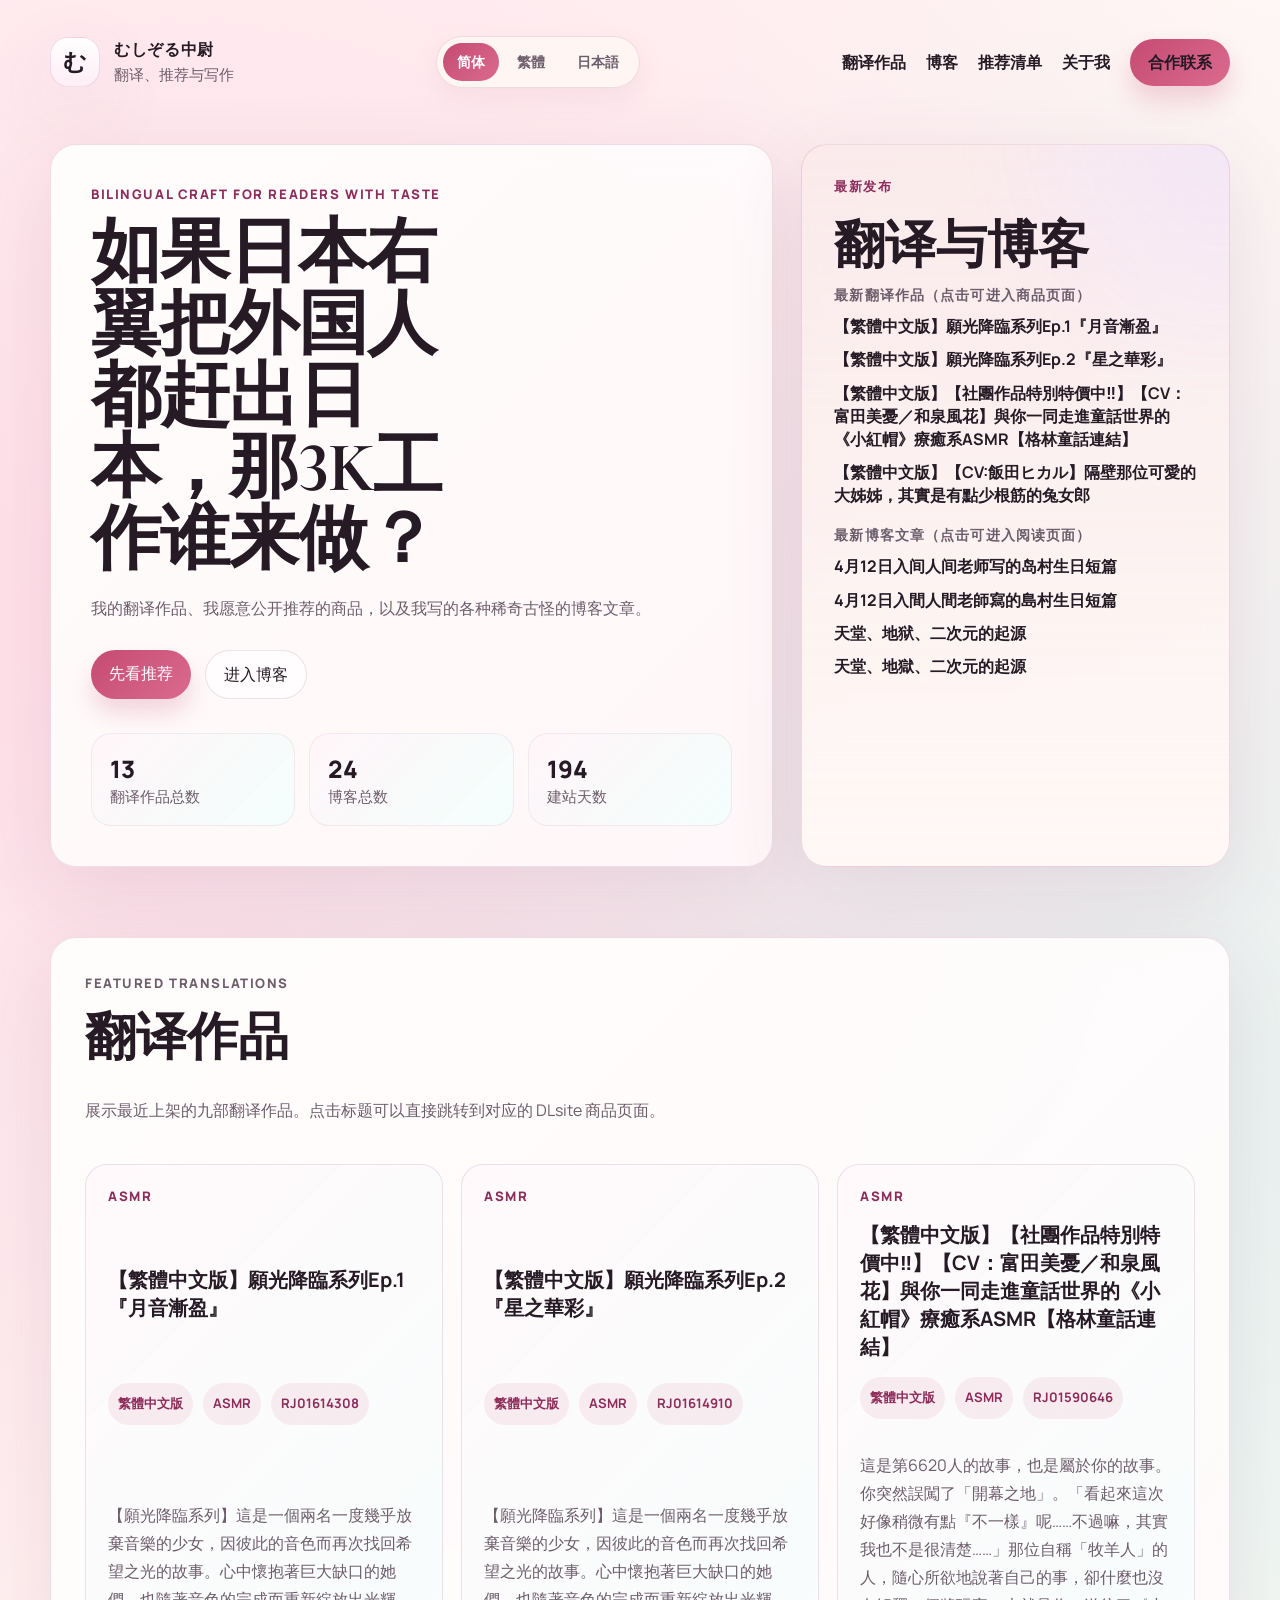
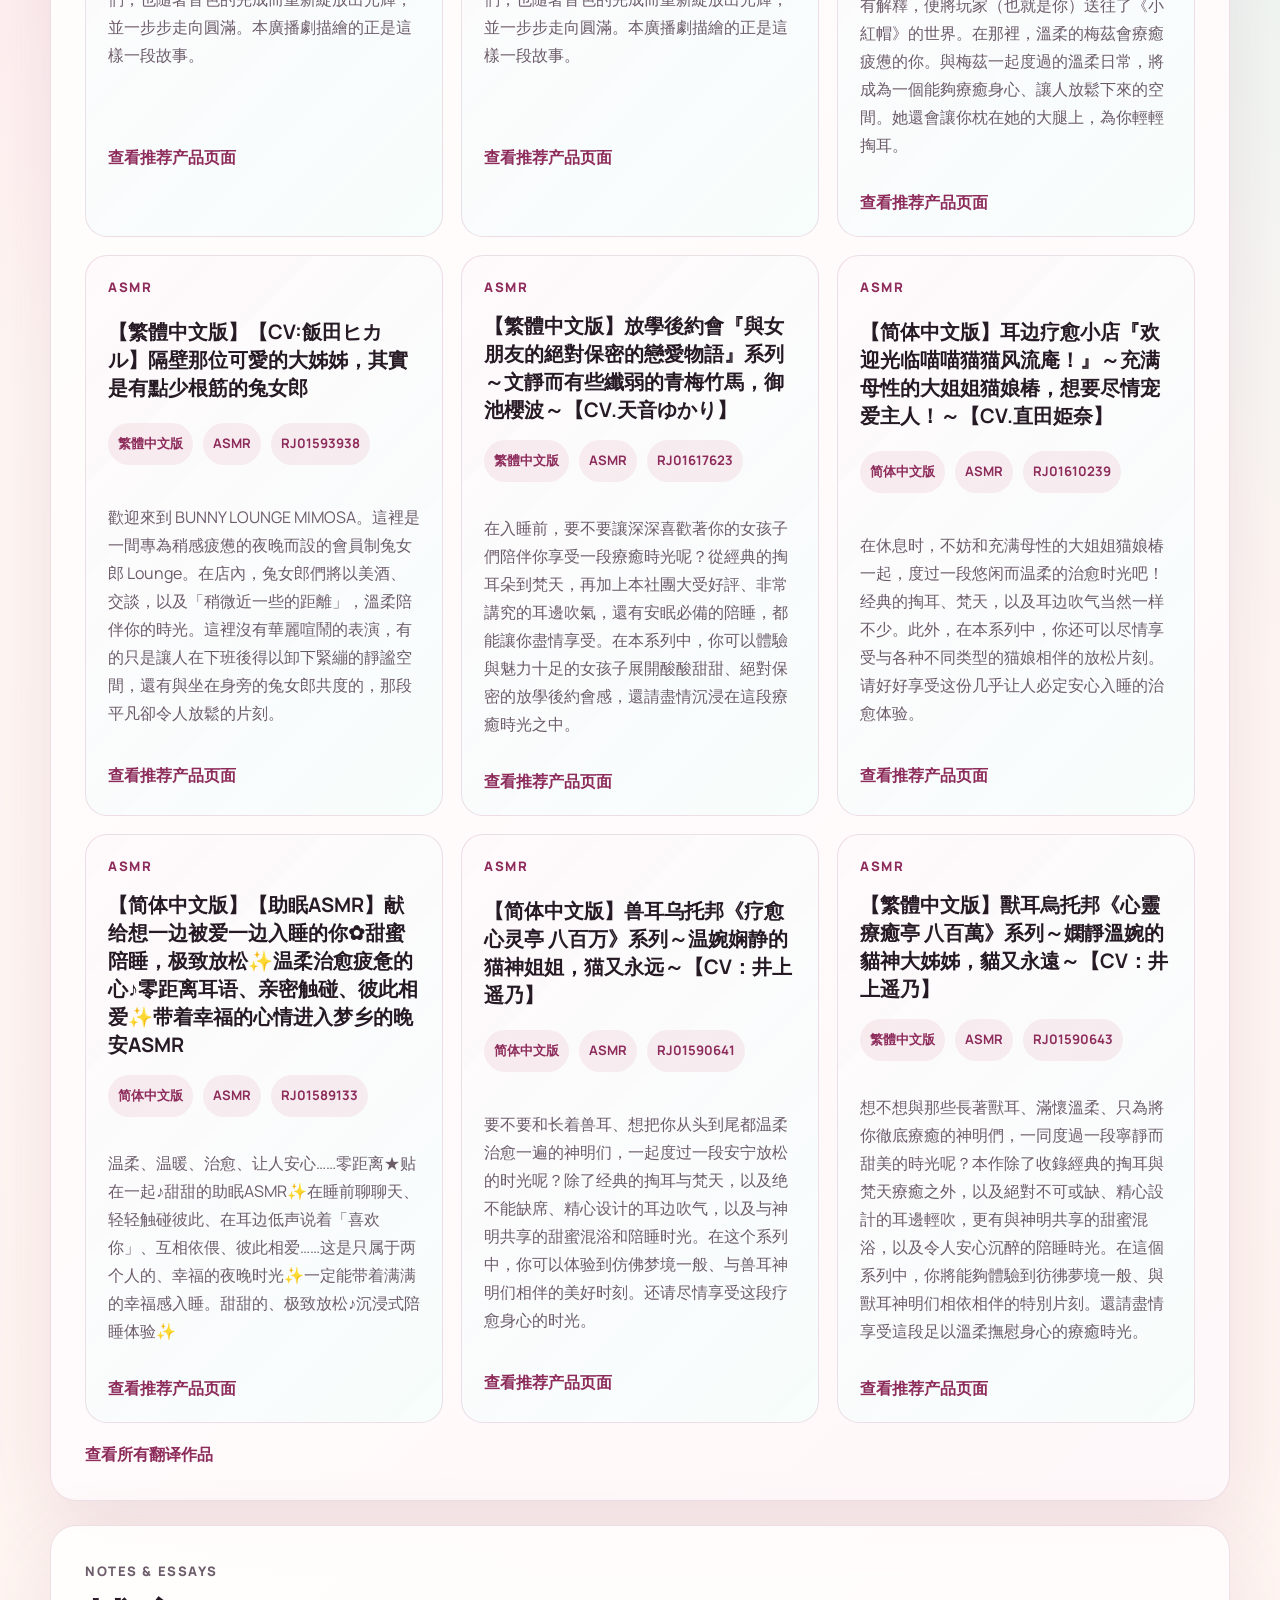
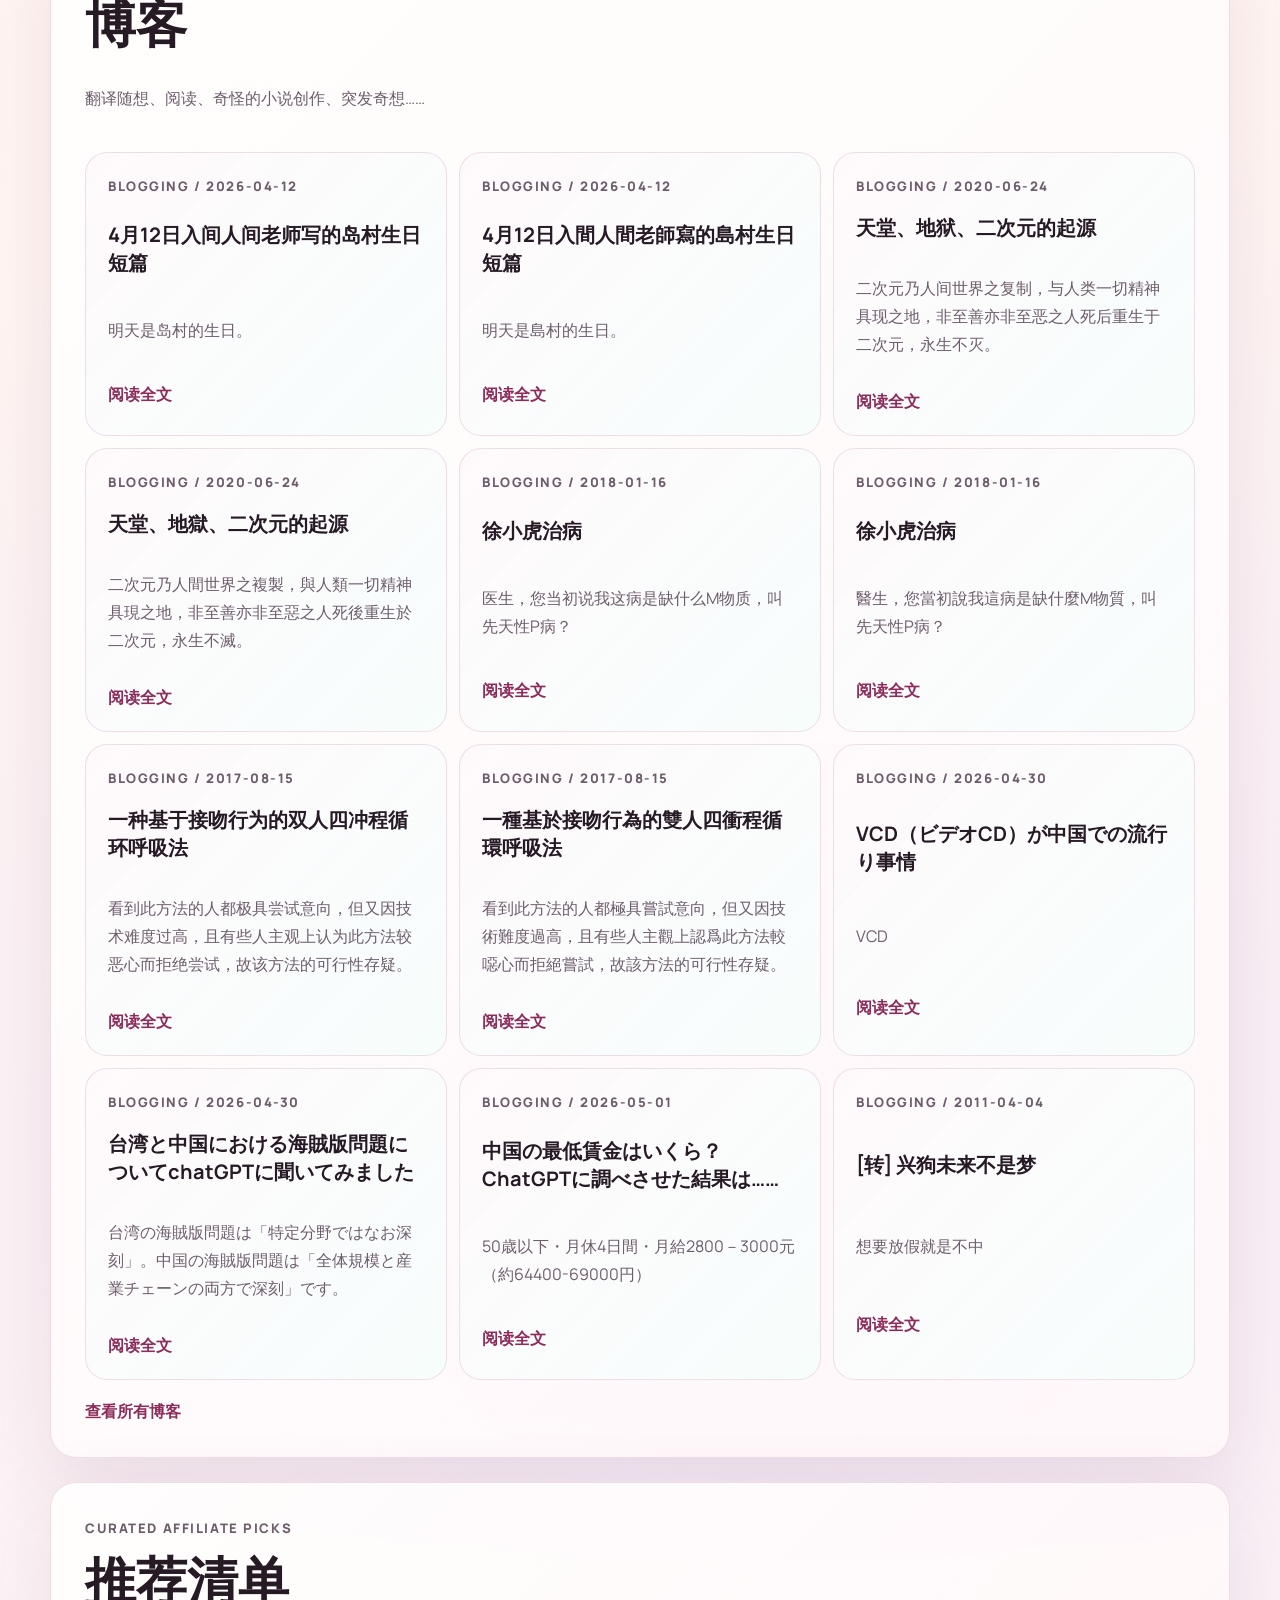
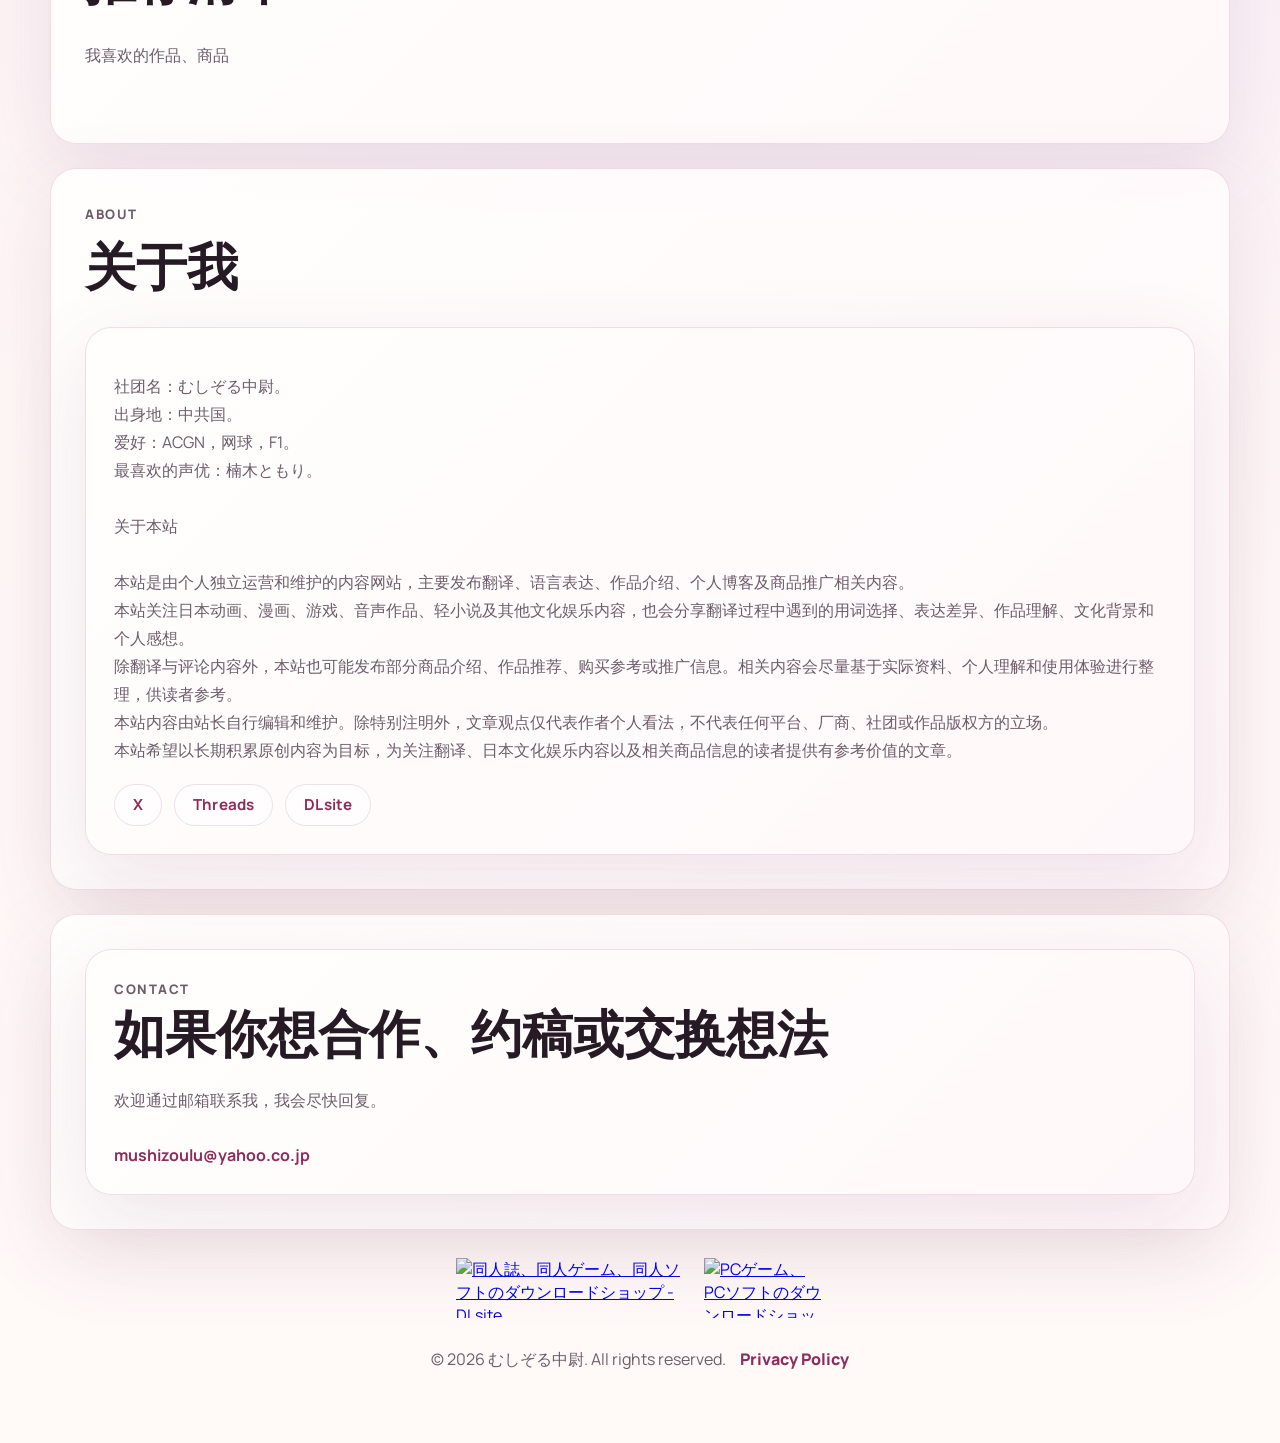
==== commit a476864a: "Add files via upload" ====
--- a/index.html
+++ b/index.html
@@ -1,22 +1,22 @@
 <!DOCTYPE html>
 <html lang="zh-CN">
+
 <head>
   <meta charset="UTF-8">
   <meta name="viewport" content="width=device-width, initial-scale=1.0">
   <title>むしぞる中尉 | 翻译作品与博客</title>
-  <meta
-    name="description"
-    content="展示个人翻译作品、精选推荐与博客文章的个人网站。"
-  >
+  <meta name="description" content="展示个人翻译作品、精选推荐与博客文章的个人网站。">
   <link rel="preconnect" href="https://fonts.googleapis.com">
   <link rel="preconnect" href="https://fonts.gstatic.com" crossorigin>
   <link
     href="https://fonts.googleapis.com/css2?family=Cormorant+Garamond:wght@500;600;700&family=Manrope:wght@400;500;600;700;800&display=swap"
-    rel="stylesheet"
-  >
+    rel="stylesheet">
   <script src="asset-version.js"></script>
   <script src="asset-loader.js" data-page-script="script.js"></script>
+  <script async src="https://pagead2.googlesyndication.com/pagead/js/adsbygoogle.js?client=ca-pub-4177548703383555"
+     crossorigin="anonymous"></script>
 </head>
+
 <body>
   <div class="page-shell">
     <header class="site-header">
@@ -114,11 +114,22 @@
             出身地：中共国。
             爱好：ACGN，网球，F1。
             最喜欢的声优：楠木ともり。
+
+            关于本站
+
+            本站是由个人独立运营和维护的内容网站，主要发布翻译、语言表达、作品介绍、个人博客及商品推广相关内容。
+            本站关注日本动画、漫画、游戏、音声作品、轻小说及其他文化娱乐内容，也会分享翻译过程中遇到的用词选择、表达差异、作品理解、文化背景和个人感想。
+            除翻译与评论内容外，本站也可能发布部分商品介绍、作品推荐、购买参考或推广信息。相关内容会尽量基于实际资料、个人理解和使用体验进行整理，供读者参考。
+            本站内容由站长自行编辑和维护。除特别注明外，文章观点仅代表作者个人看法，不代表任何平台、厂商、社团或作品版权方的立场。
+            本站希望以长期积累原创内容为目标，为关注翻译、日本文化娱乐内容以及相关商品信息的读者提供有参考价值的文章。
           </p>
           <div class="about-links" aria-label="Social links">
             <a class="about-link" href="https://x.com/mushizoulu" target="_blank" rel="noreferrer">X</a>
-            <a class="about-link" href="https://www.threads.com/@maoanying8" target="_blank" rel="noreferrer">Threads</a>
-            <a class="about-link" rel="noopener sponsored" href="https://dlaf.jp/home/dlaf/=/aid/pssitewww/url/https%3A%2F%2Fwww.dlsite.com%2Fhome%2Fcircle%2Fprofile%2F%3D%2Fmaker_id%2FRG01031603.html%2F%3Futm_medium%3Daffiliate%26utm_campaign%3Dbnlink%26utm_content%3Dbn_pc_100_60_dojin_01.jpg" target="_blank">DLsite</a>
+            <a class="about-link" href="https://www.threads.com/@maoanying8" target="_blank"
+              rel="noreferrer">Threads</a>
+            <a class="about-link" rel="noopener sponsored"
+              href="https://dlaf.jp/home/dlaf/=/aid/pssitewww/url/https%3A%2F%2Fwww.dlsite.com%2Fhome%2Fcircle%2Fprofile%2F%3D%2Fmaker_id%2FRG01031603.html%2F%3Futm_medium%3Daffiliate%26utm_campaign%3Dbnlink%26utm_content%3Dbn_pc_100_60_dojin_01.jpg"
+              target="_blank">DLsite</a>
           </div>
         </div>
       </section>
@@ -138,14 +149,22 @@
     </main>
 
     <div class="footer-affiliates" aria-label="DLsite affiliate links">
-      <a rel="noopener sponsored" href="https://dlaf.jp/home/dlaf/=/aid/pssitewww/url/https%3A%2F%2Fwww.dlsite.com%2Fhome%2Franking%2F%3Futm_medium%3Daffiliate%26utm_campaign%3Dbnlink%26utm_content%3Dbn_pc_234_60_dojin_01.gif" target="_blank"><img src="https://www.dlsite.com/img/male/dojin/bn_pc_234_60_dojin_01.gif" alt="同人誌、同人ゲーム、同人ソフトのダウンロードショップ - DLsite" width="234" height="60" border="0" /></a>
-      <a rel="noopener sponsored" href="https://dlaf.jp/soft/dlaf/=/aid/pssitewww/url/https%3A%2F%2Fwww.dlsite.com%2Fsoft%2Franking%2F%3Futm_medium%3Daffiliate%26utm_campaign%3Dbnlink%26utm_content%3Dbn_pc_120_60_dojin_01.gif" target="_blank"><img src="https://www.dlsite.com/img/male/dojin/bn_pc_120_60_dojin_01.gif" alt="PCゲーム、PCソフトのダウンロードショップ - DLsite Soft" width="120" height="60" border="0" /></a>
+      <a rel="noopener sponsored"
+        href="https://dlaf.jp/home/dlaf/=/aid/pssitewww/url/https%3A%2F%2Fwww.dlsite.com%2Fhome%2Franking%2F%3Futm_medium%3Daffiliate%26utm_campaign%3Dbnlink%26utm_content%3Dbn_pc_234_60_dojin_01.gif"
+        target="_blank"><img src="https://www.dlsite.com/img/male/dojin/bn_pc_234_60_dojin_01.gif"
+          alt="同人誌、同人ゲーム、同人ソフトのダウンロードショップ - DLsite" width="234" height="60" border="0" /></a>
+      <a rel="noopener sponsored"
+        href="https://dlaf.jp/soft/dlaf/=/aid/pssitewww/url/https%3A%2F%2Fwww.dlsite.com%2Fsoft%2Franking%2F%3Futm_medium%3Daffiliate%26utm_campaign%3Dbnlink%26utm_content%3Dbn_pc_120_60_dojin_01.gif"
+        target="_blank"><img src="https://www.dlsite.com/img/male/dojin/bn_pc_120_60_dojin_01.gif"
+          alt="PCゲーム、PCソフトのダウンロードショップ - DLsite Soft" width="120" height="60" border="0" /></a>
     </div>
 
     <footer class="site-footer">
-      <p id="footer-copy">© 2026 むしぞる中尉. All rights reserved.</p>
+      <p><span id="footer-copy">© 2026 むしぞる中尉. All rights reserved.</span><a class="footer-policy-link"
+          href="/privacy">Privacy Policy</a></p>
     </footer>
   </div>
 
 </body>
-</html>
+
+</html>
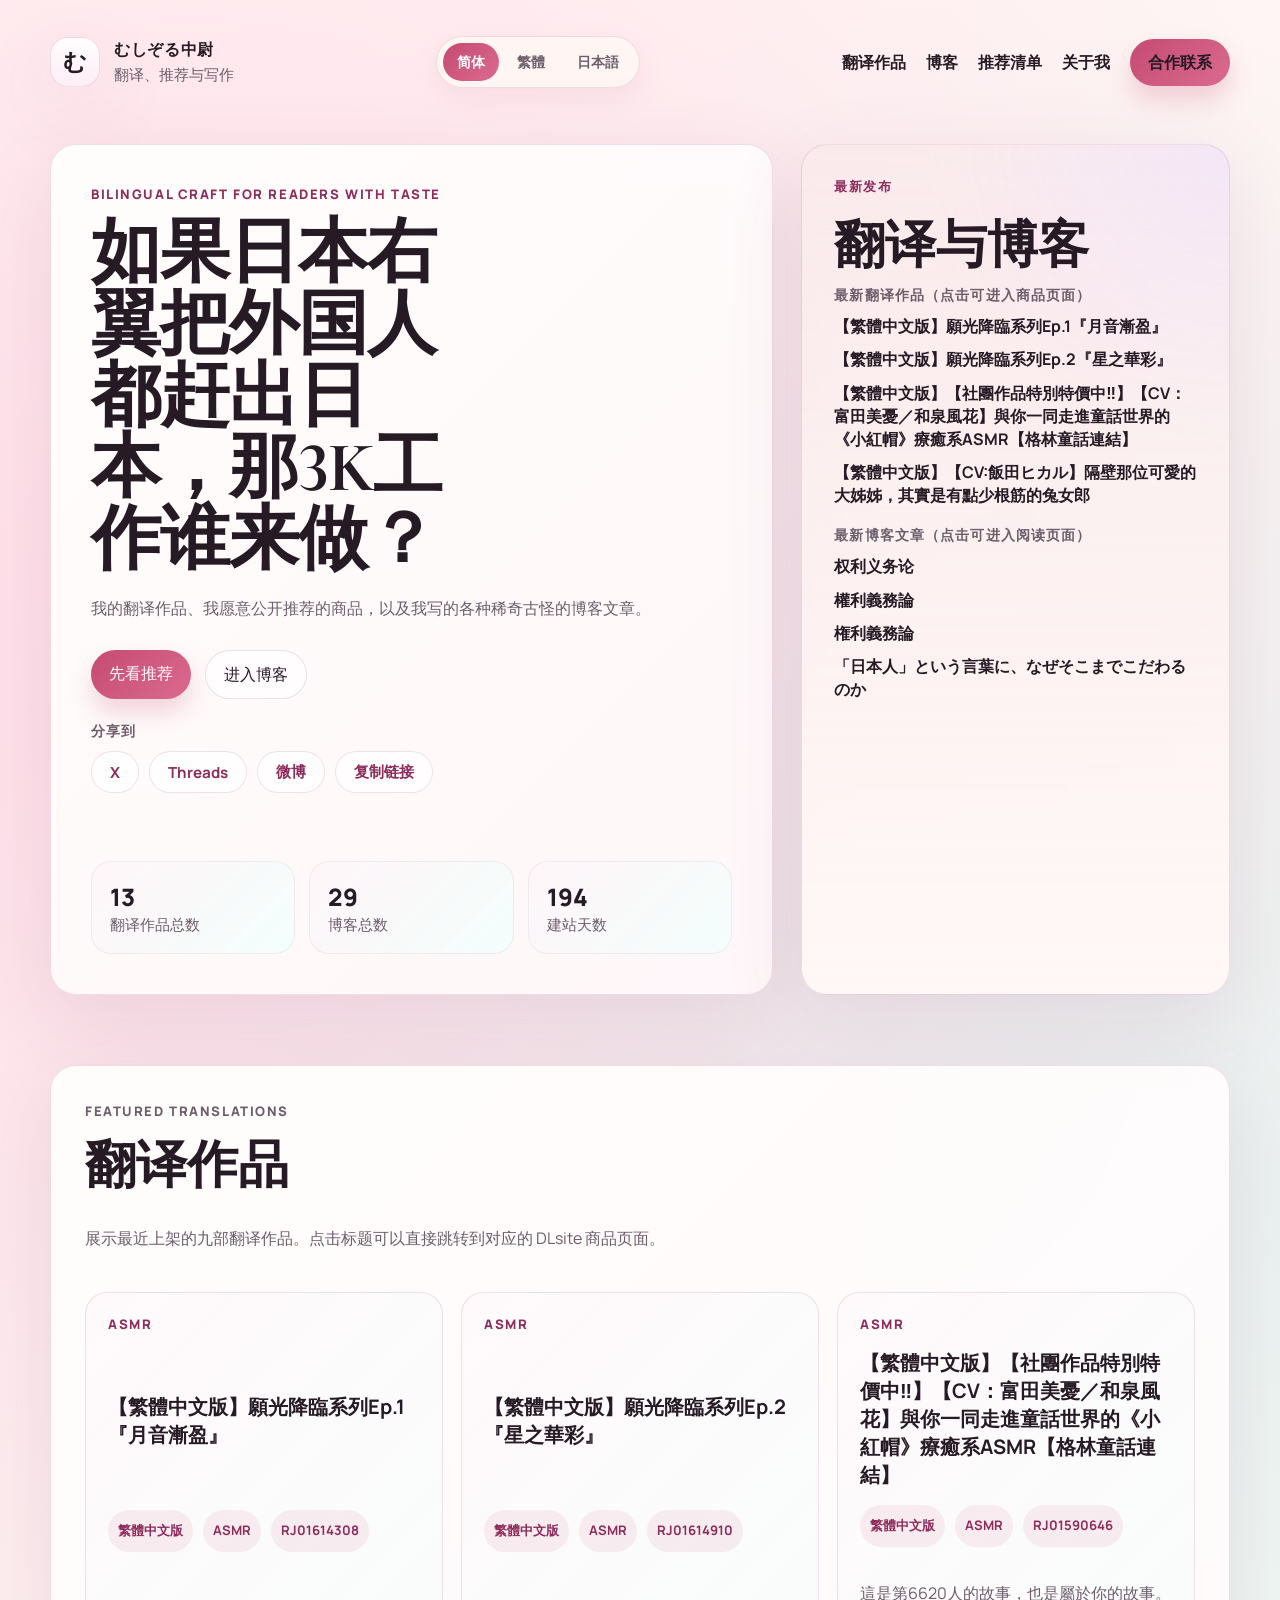
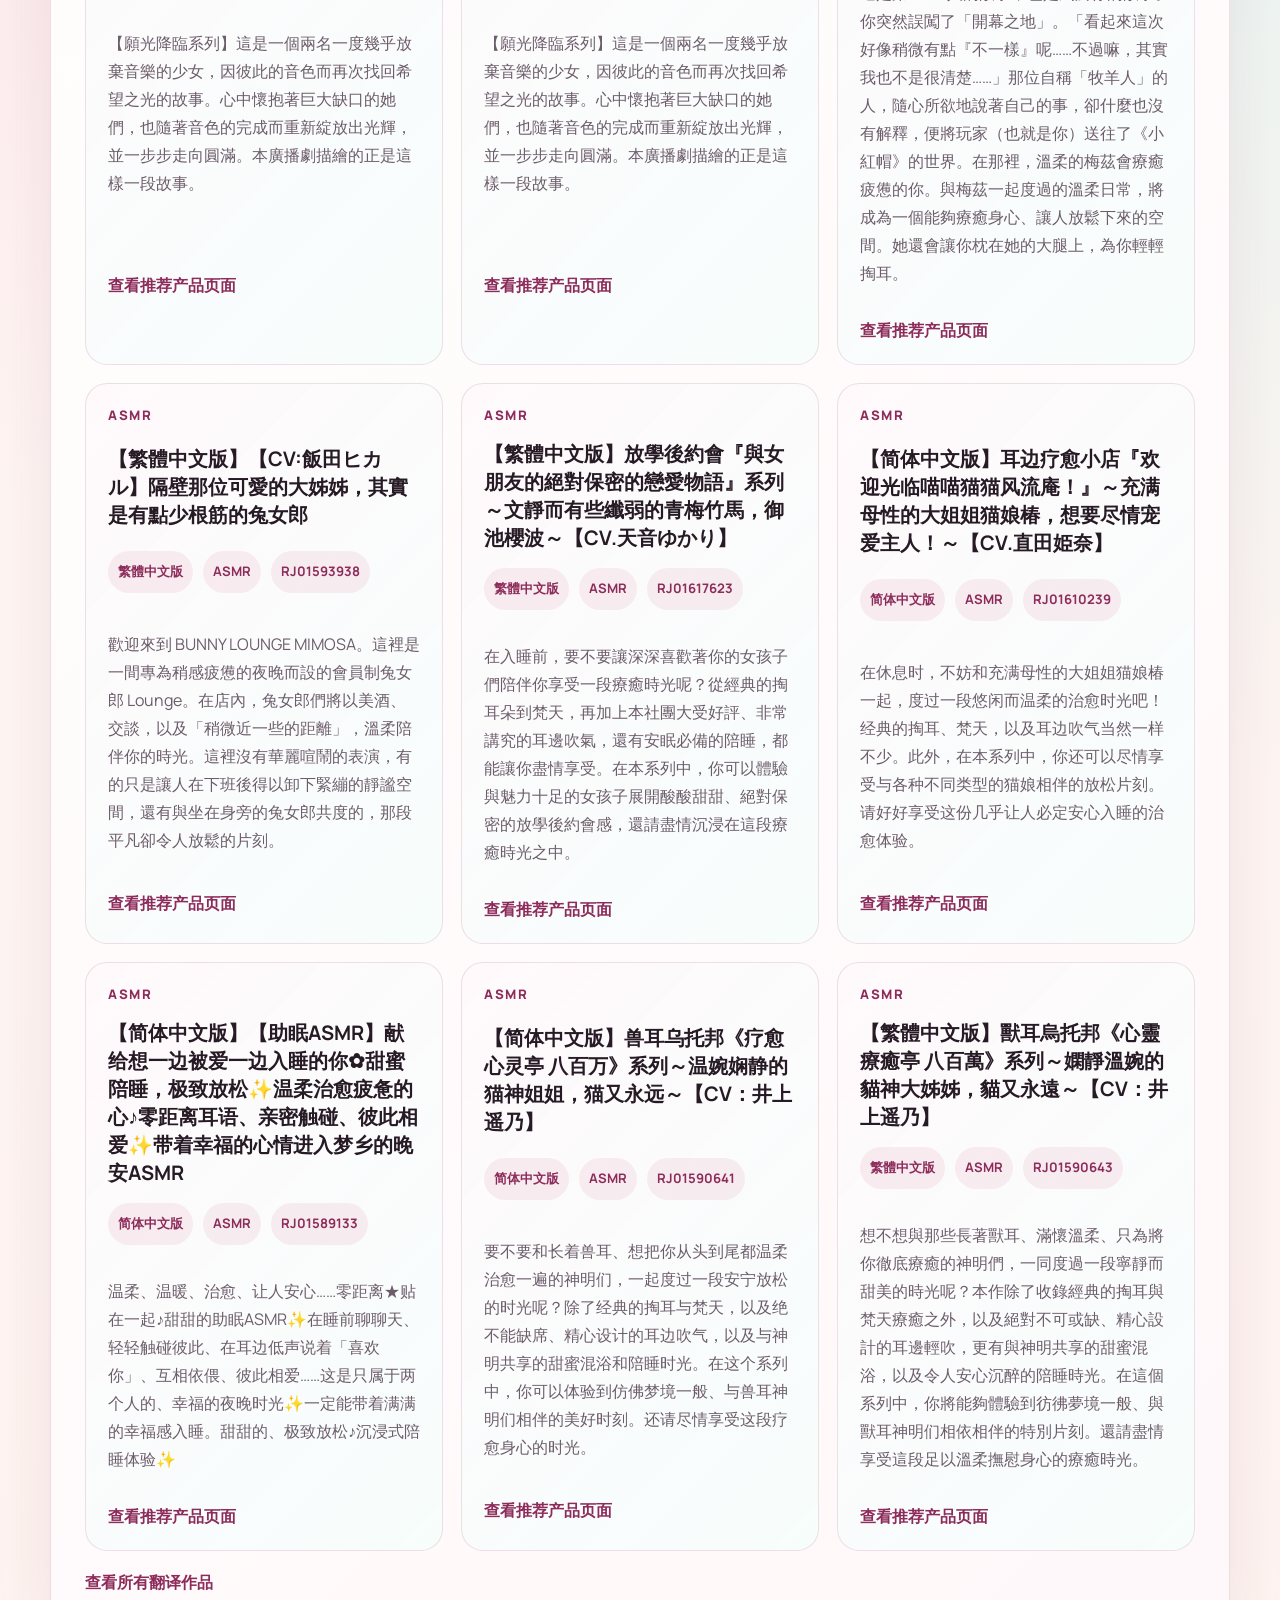
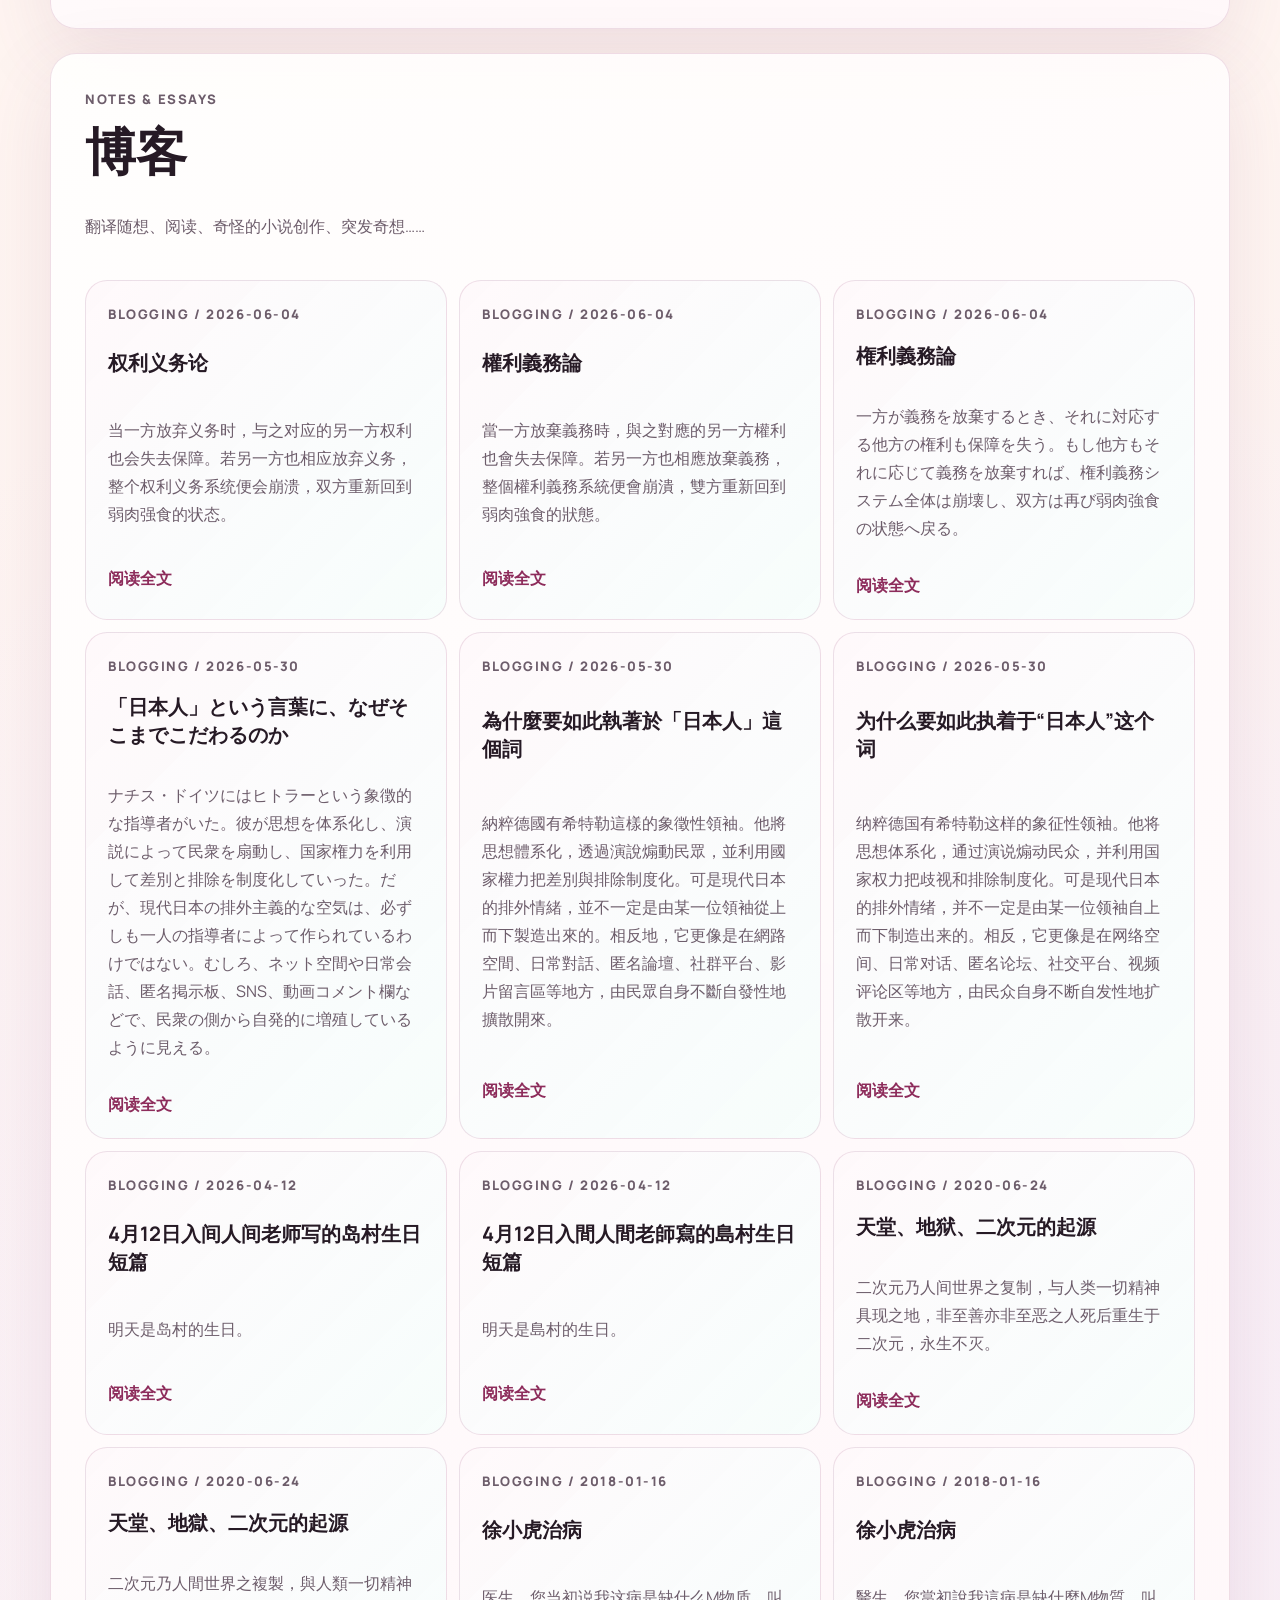
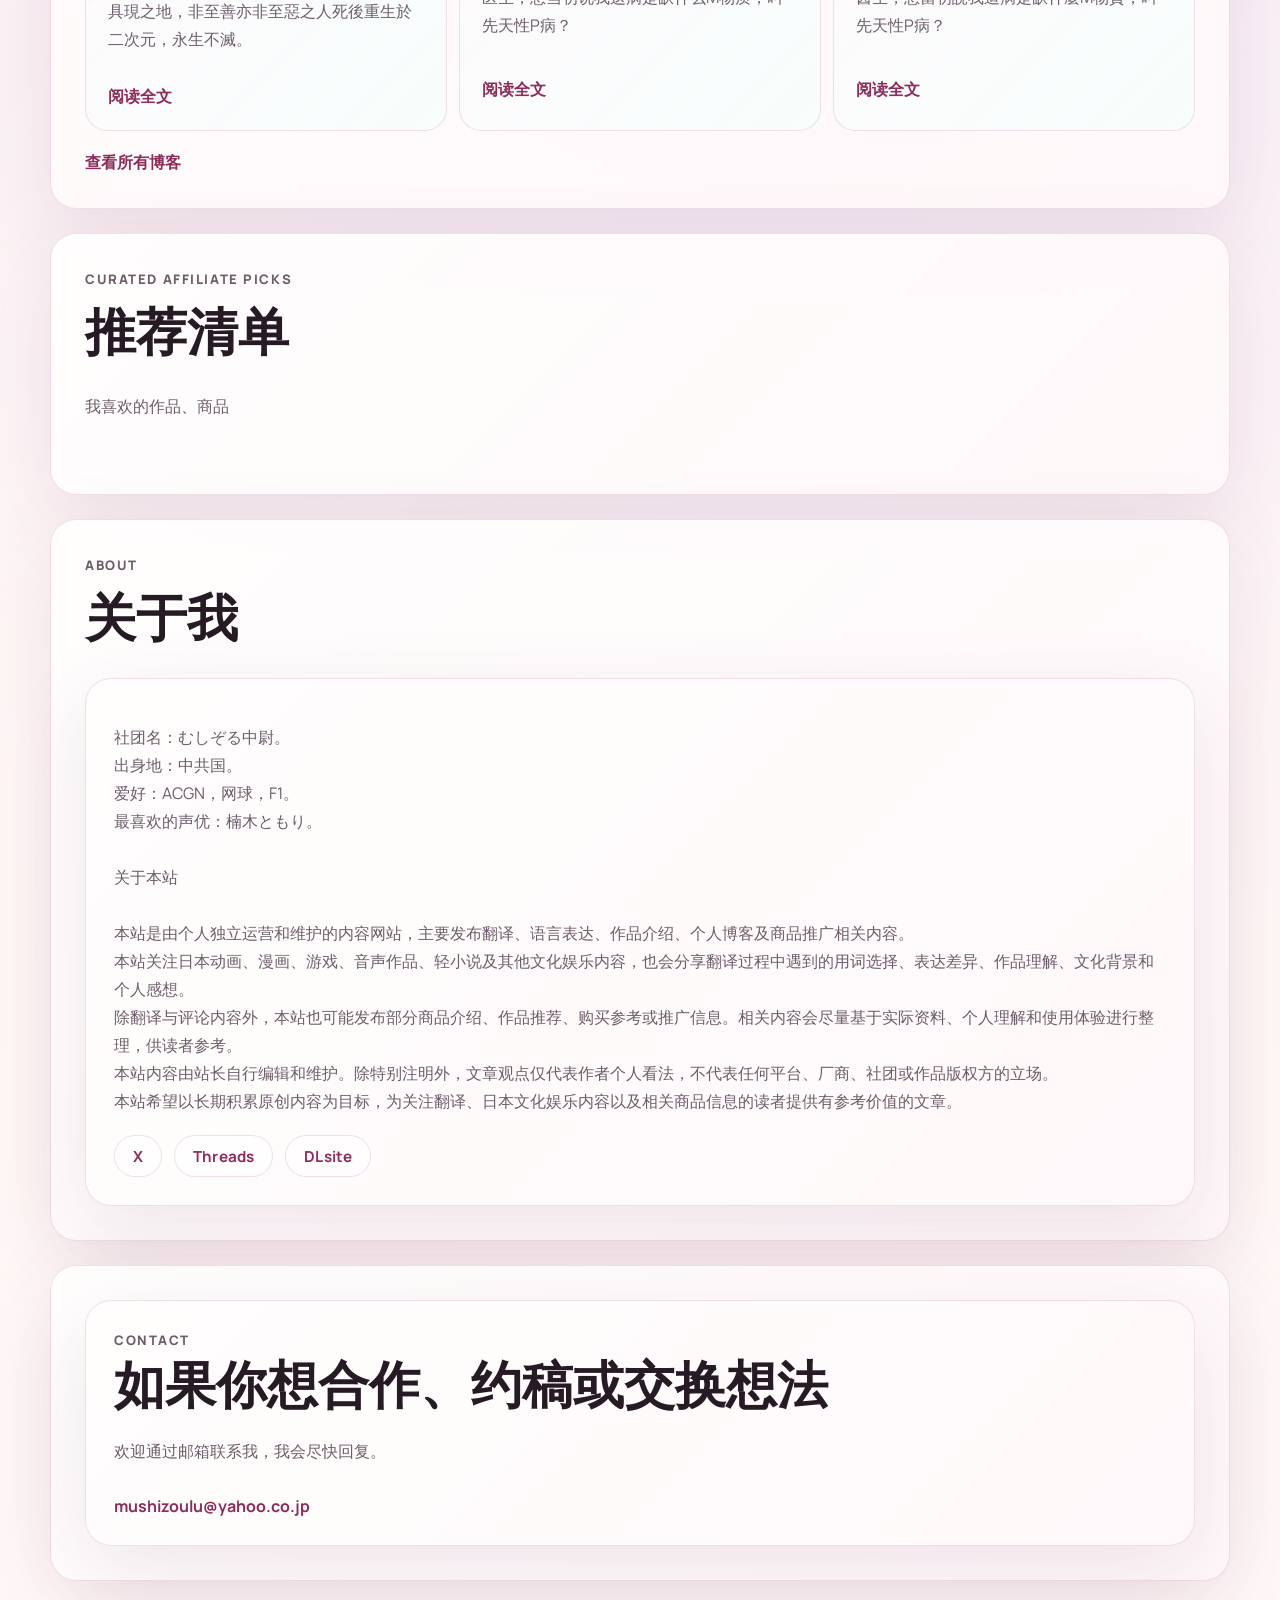
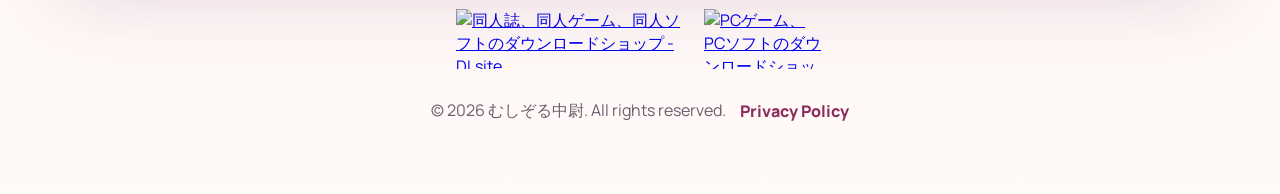
==== commit 107789ed: "Add files via upload" ====
--- a/index.html
+++ b/index.html
@@ -63,6 +63,7 @@
             <a class="button-secondary" id="hero-secondary" href="blog.html">进入博客</a>
           </div>
 
+          <div id="home-share"></div>
           <ul class="hero-stats" id="hero-stats"></ul>
         </div>
 
@@ -167,4 +168,4 @@
 
 </body>
 
-</html>+</html>
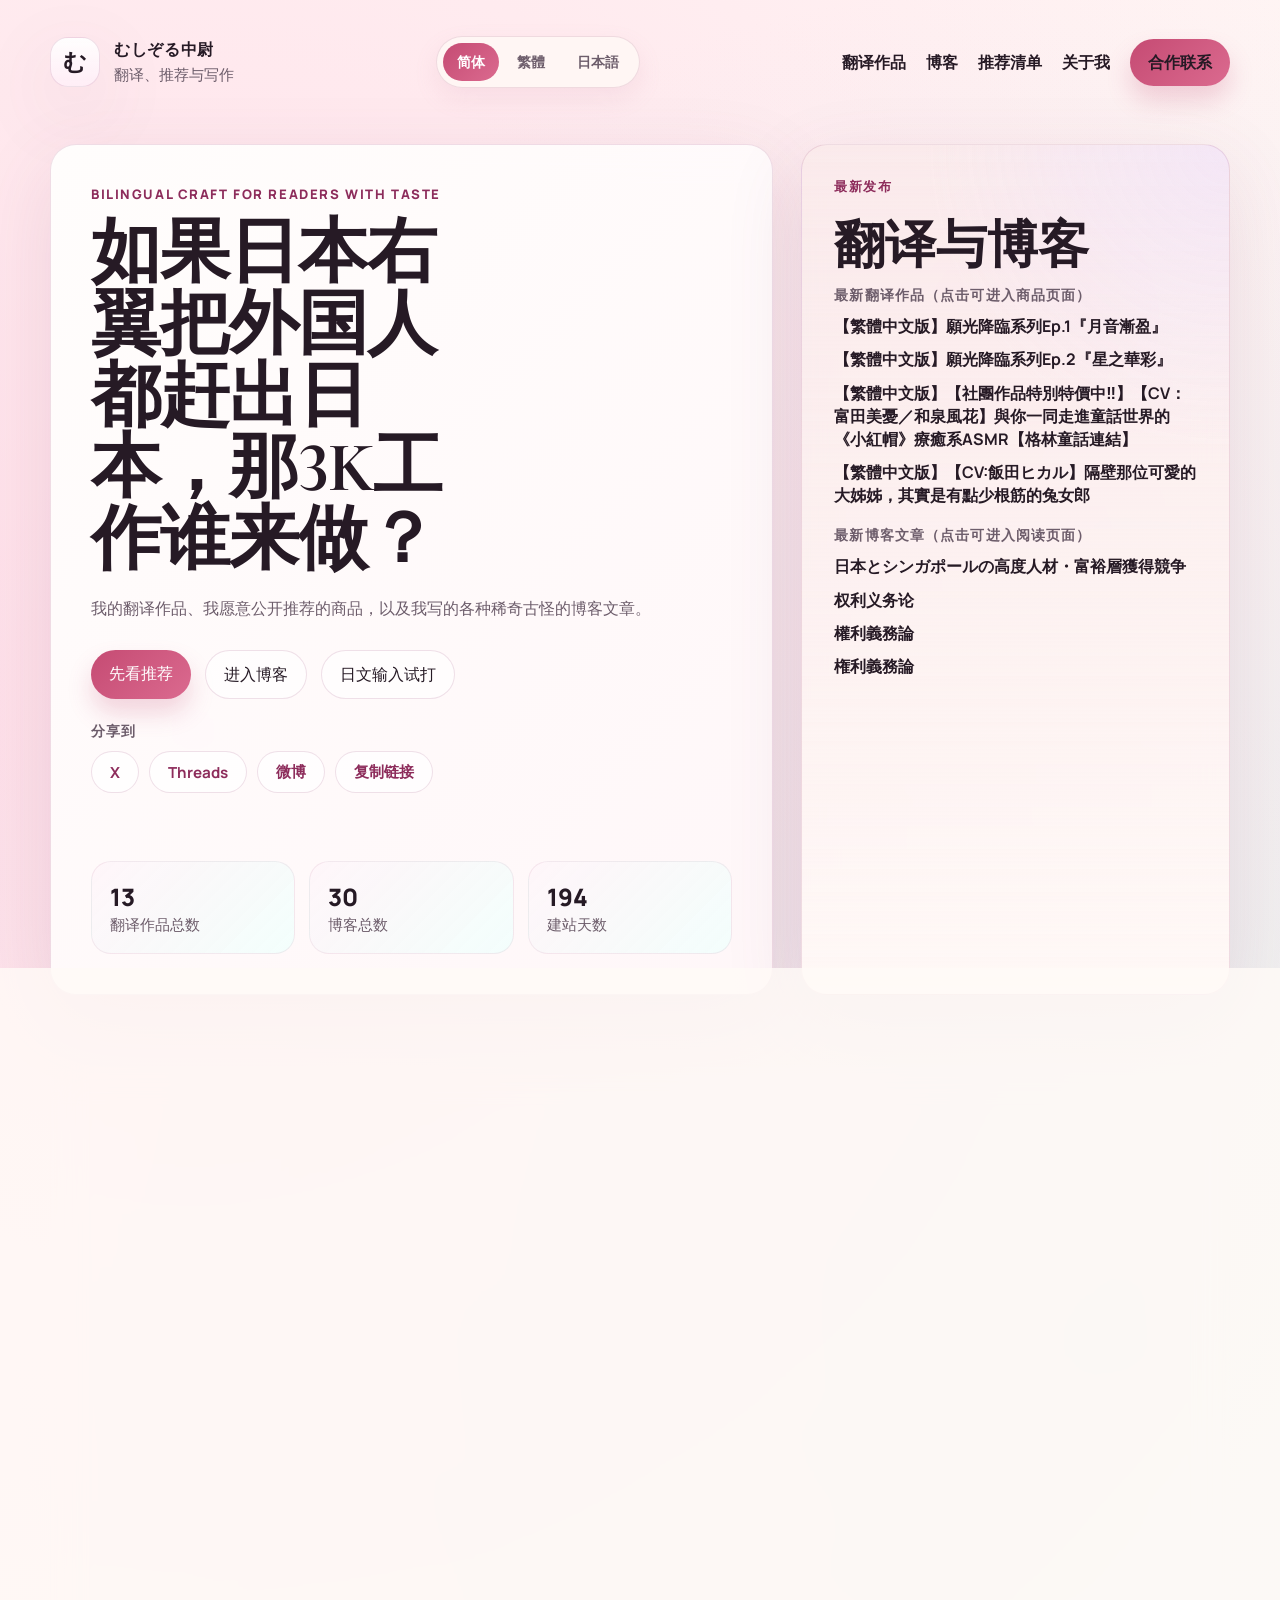
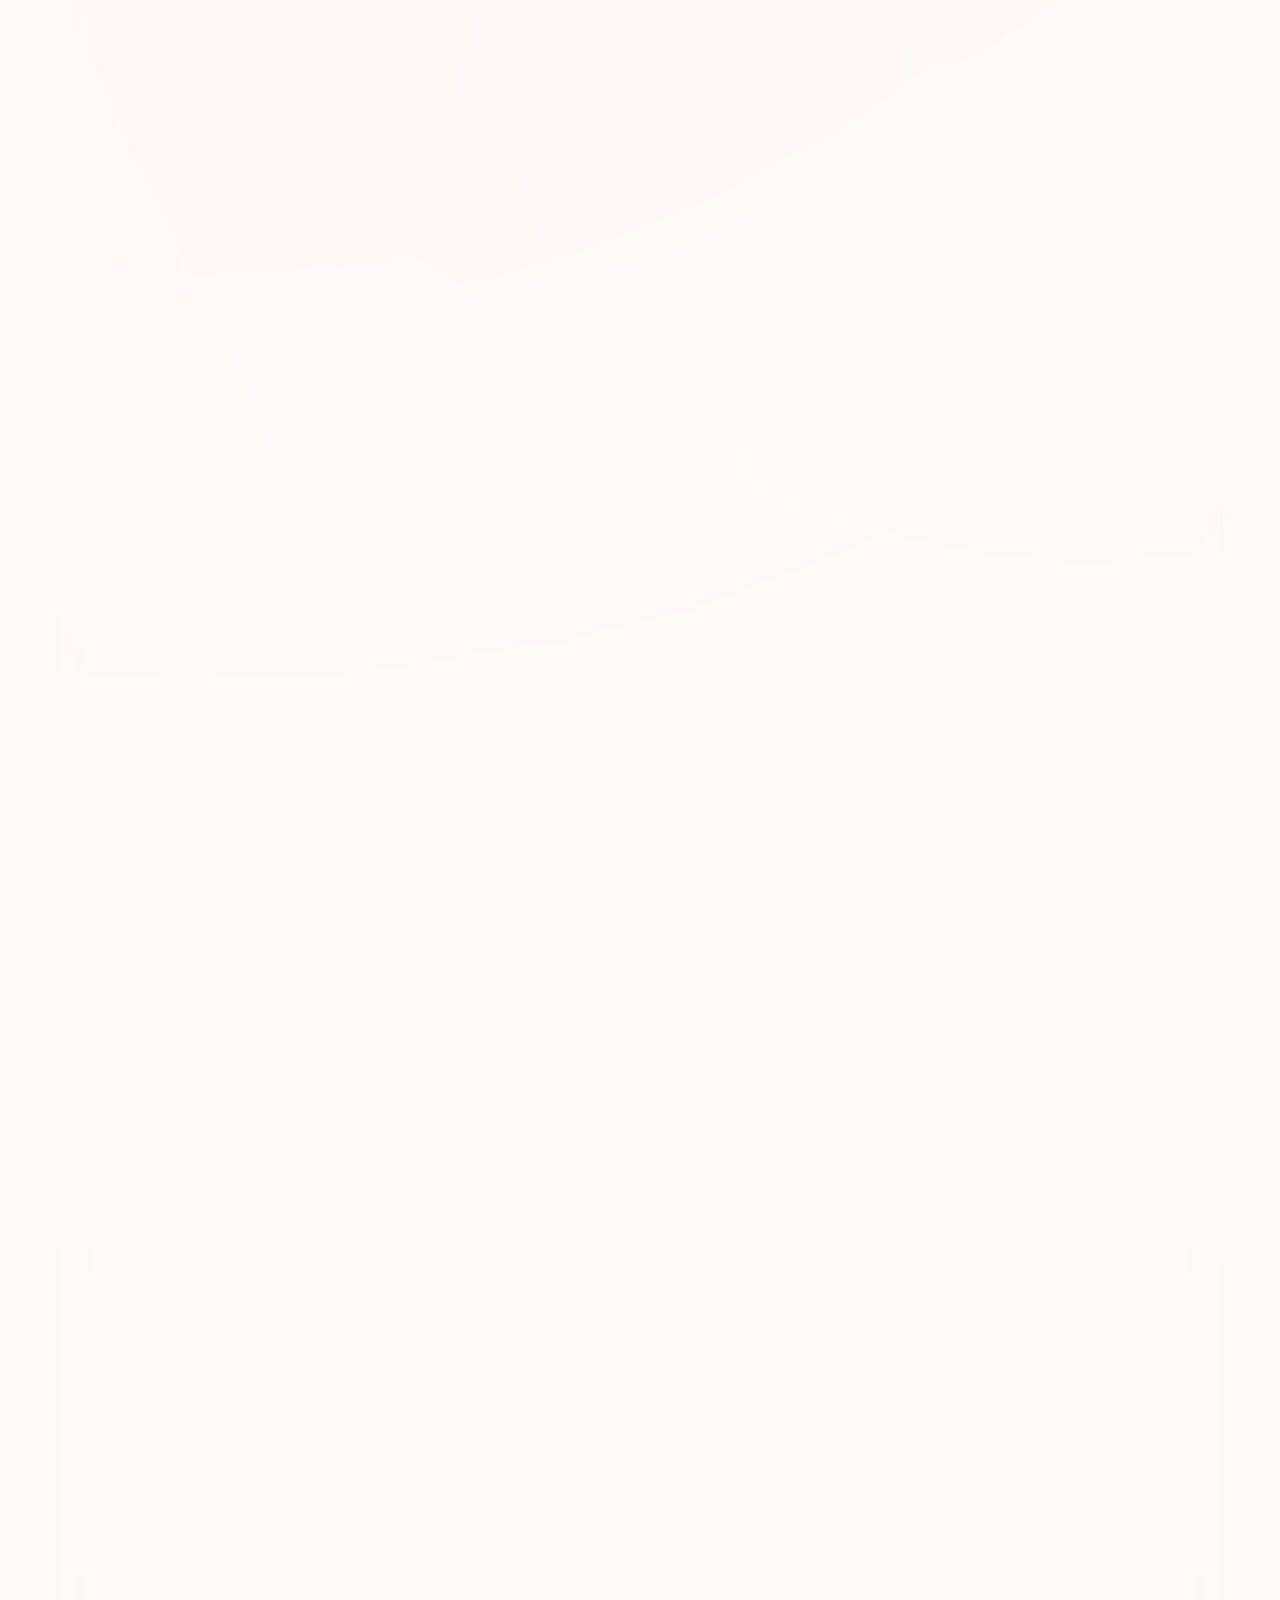
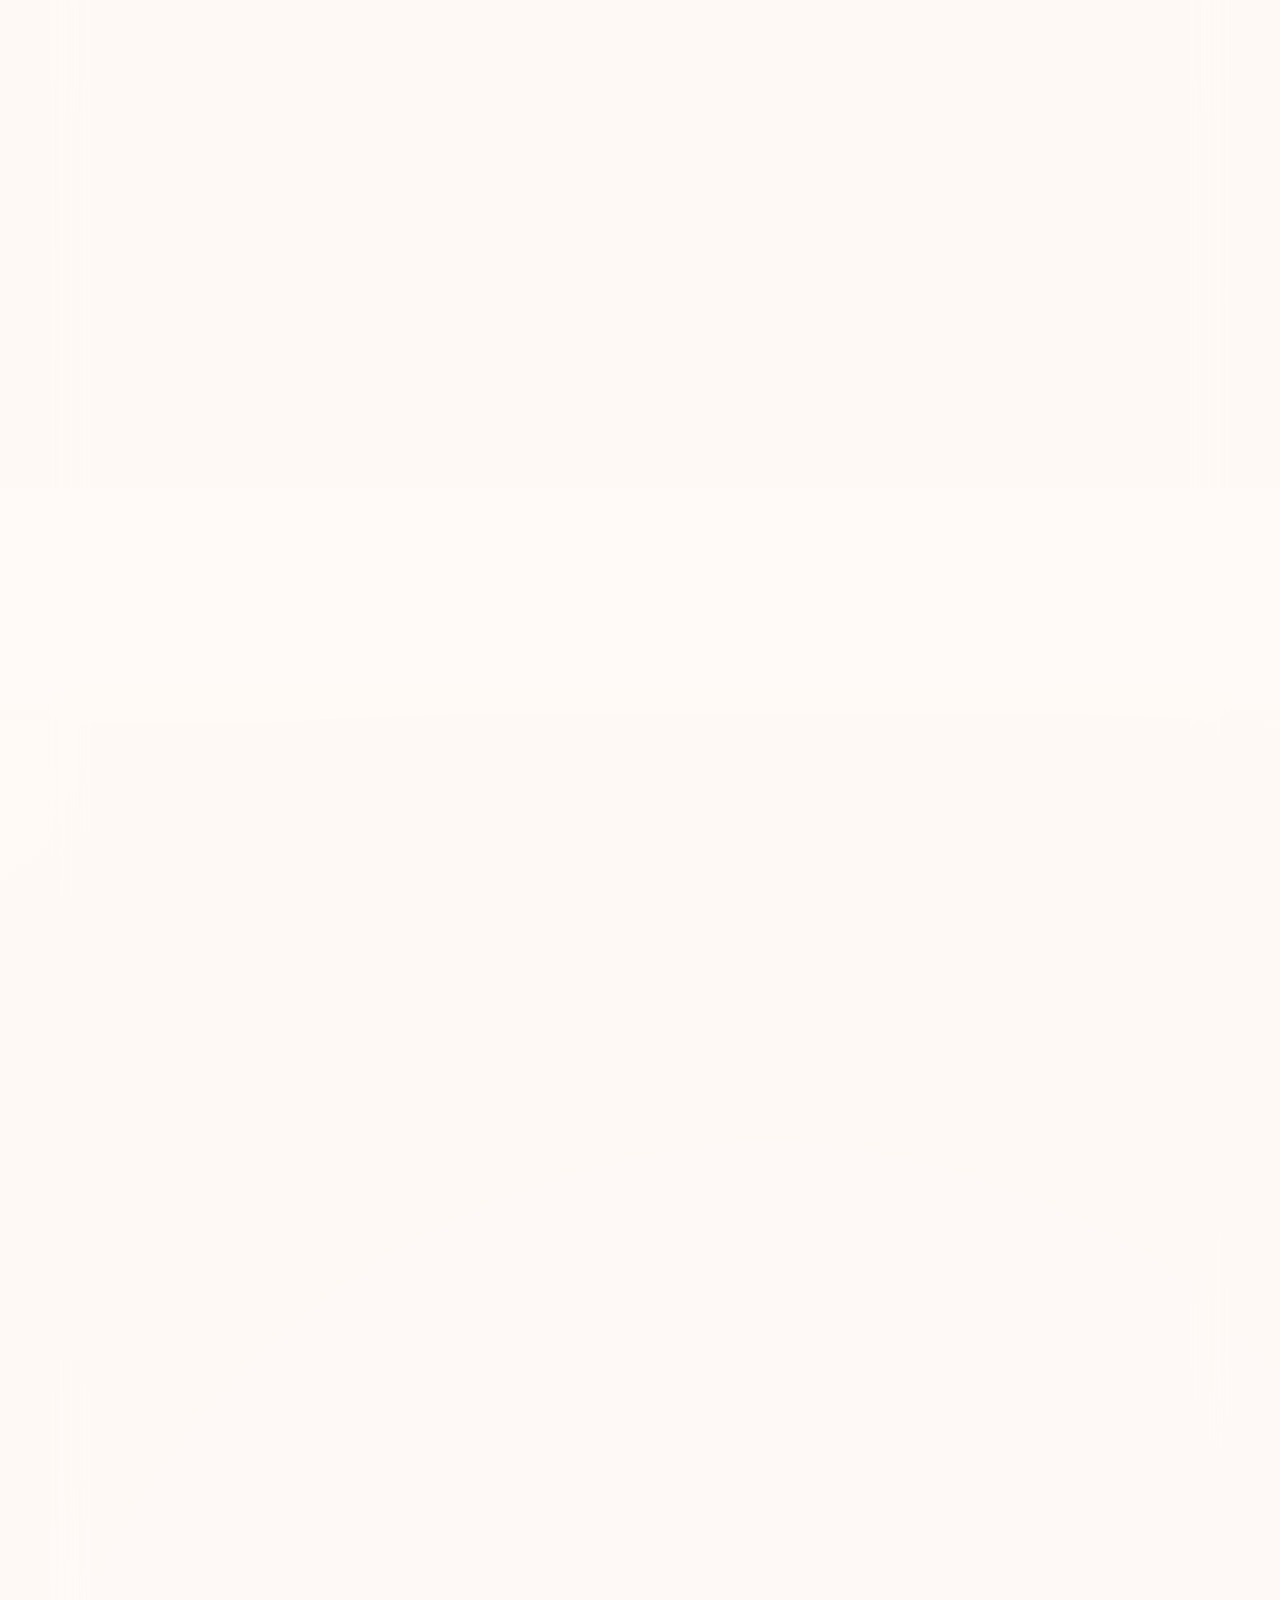
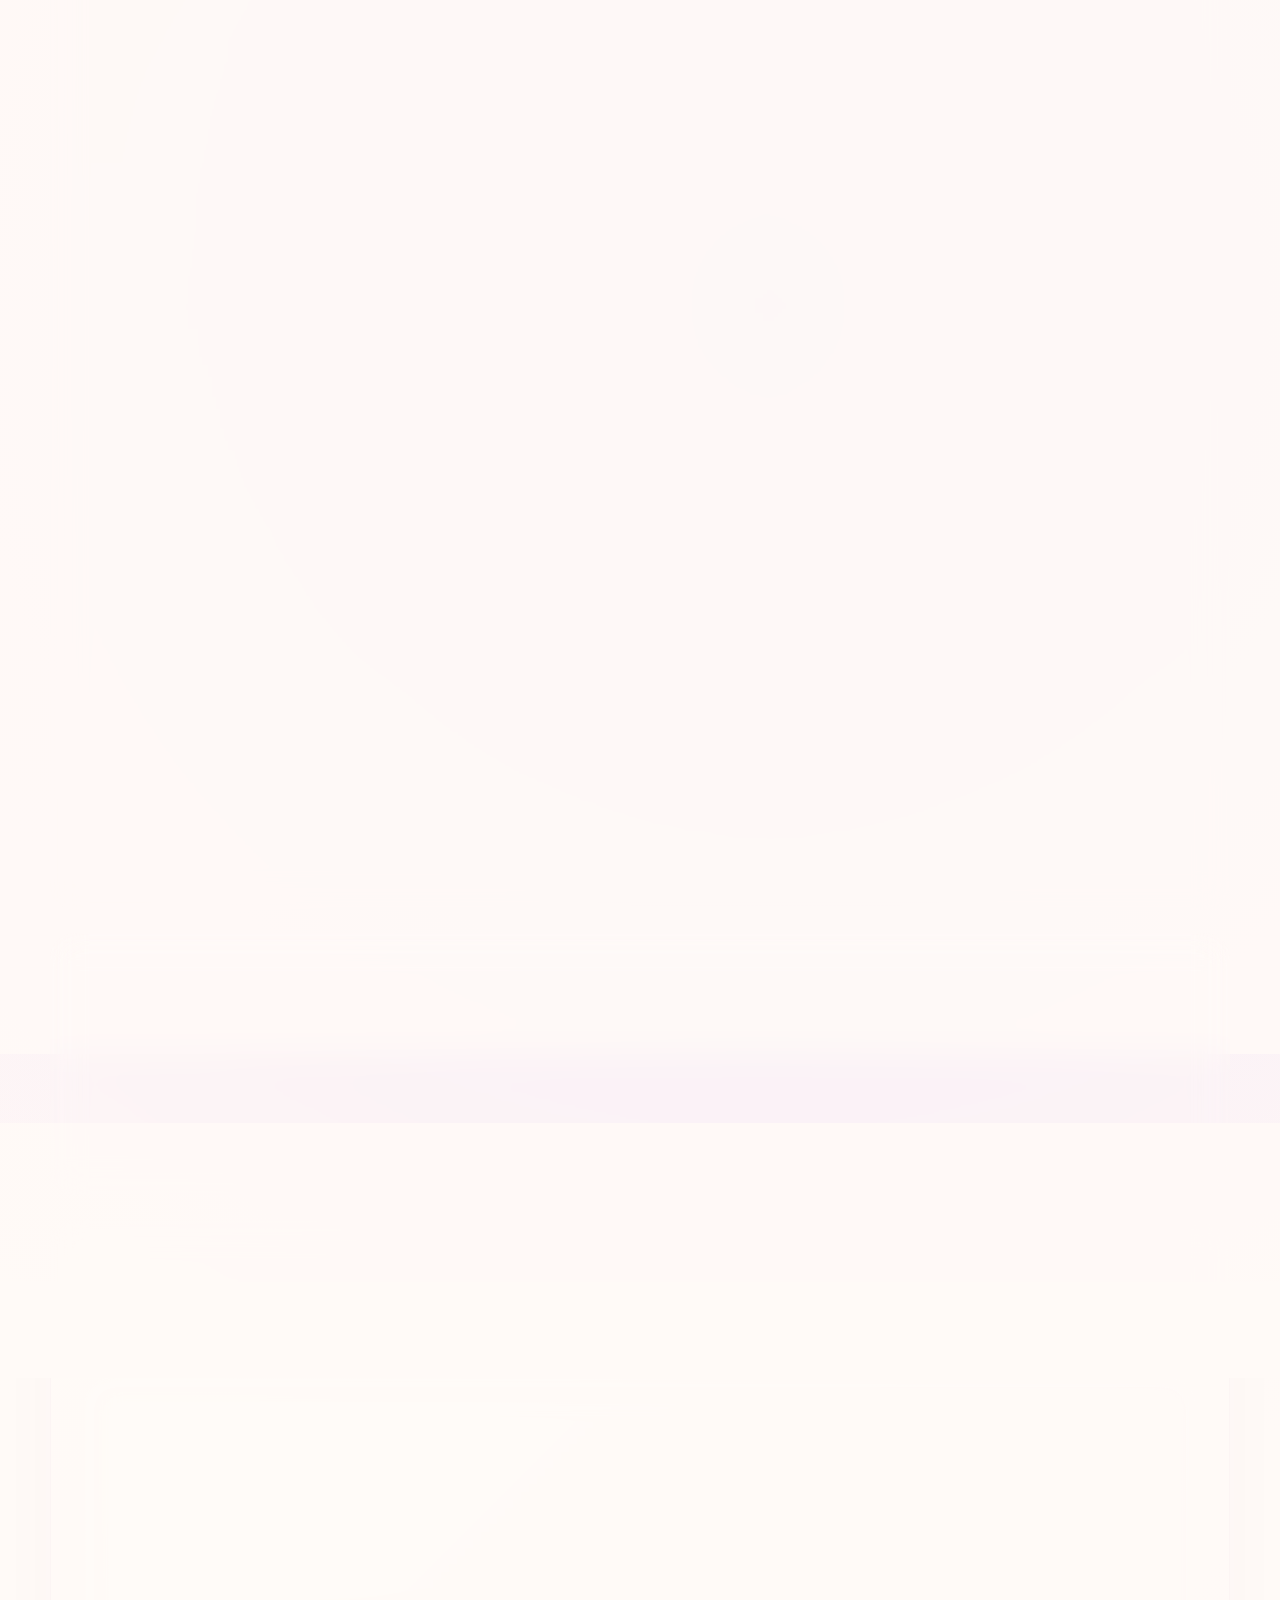
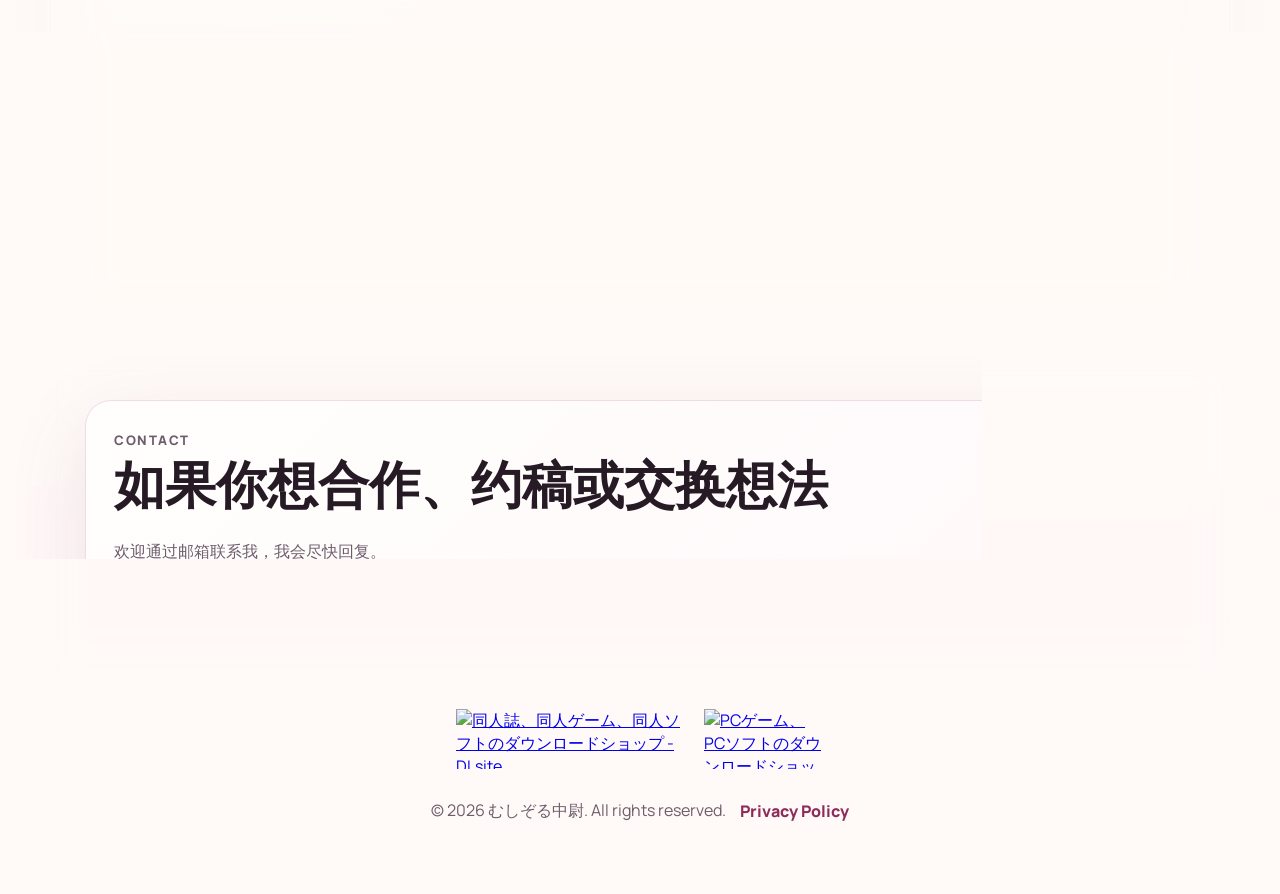
==== commit 37bb22e4: "Add link for Japanese input trial" ====
--- a/index.html
+++ b/index.html
@@ -61,6 +61,7 @@
           <div class="hero-actions">
             <a class="button-primary" id="hero-primary" href="#picks">先看推荐</a>
             <a class="button-secondary" id="hero-secondary" href="blog.html">进入博客</a>
+            <a class="button-secondary" id="hero-input" href="japanese-input/">日文输入试打</a>
           </div>
 
           <div id="home-share"></div>
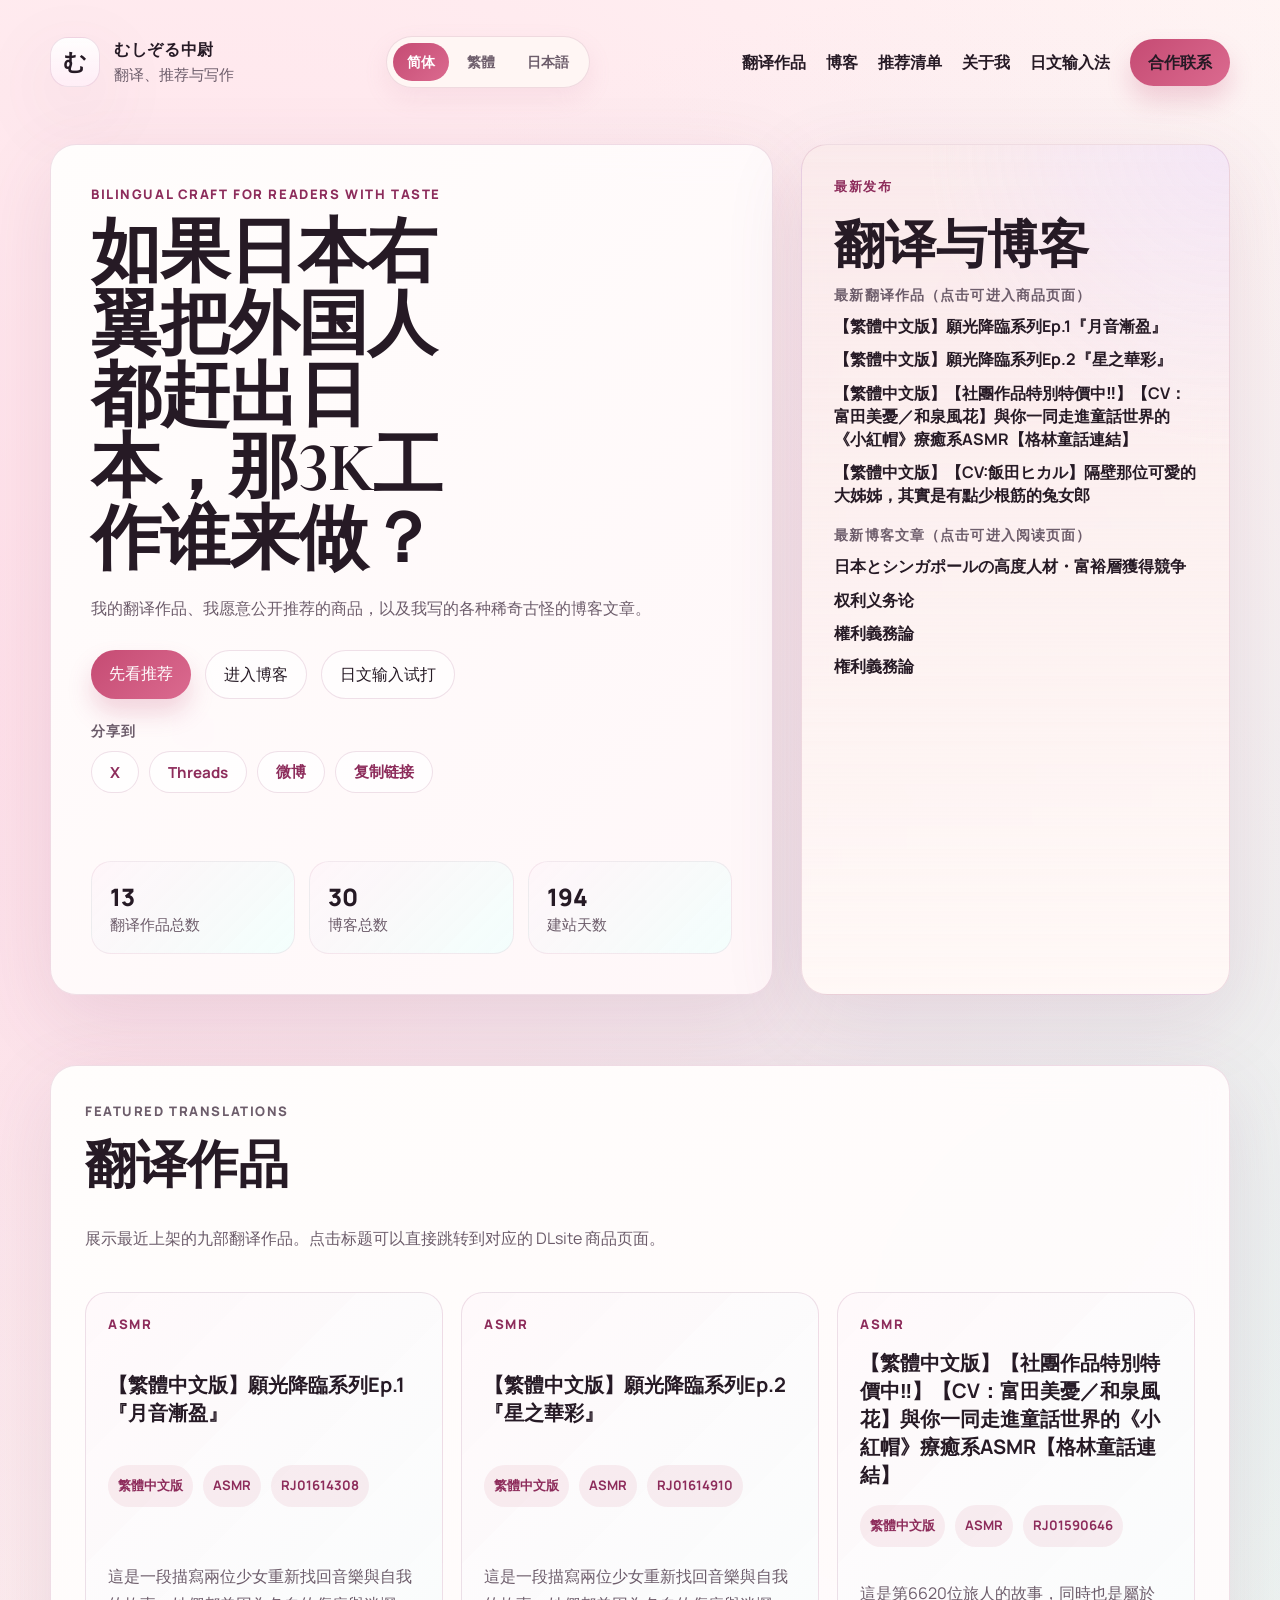
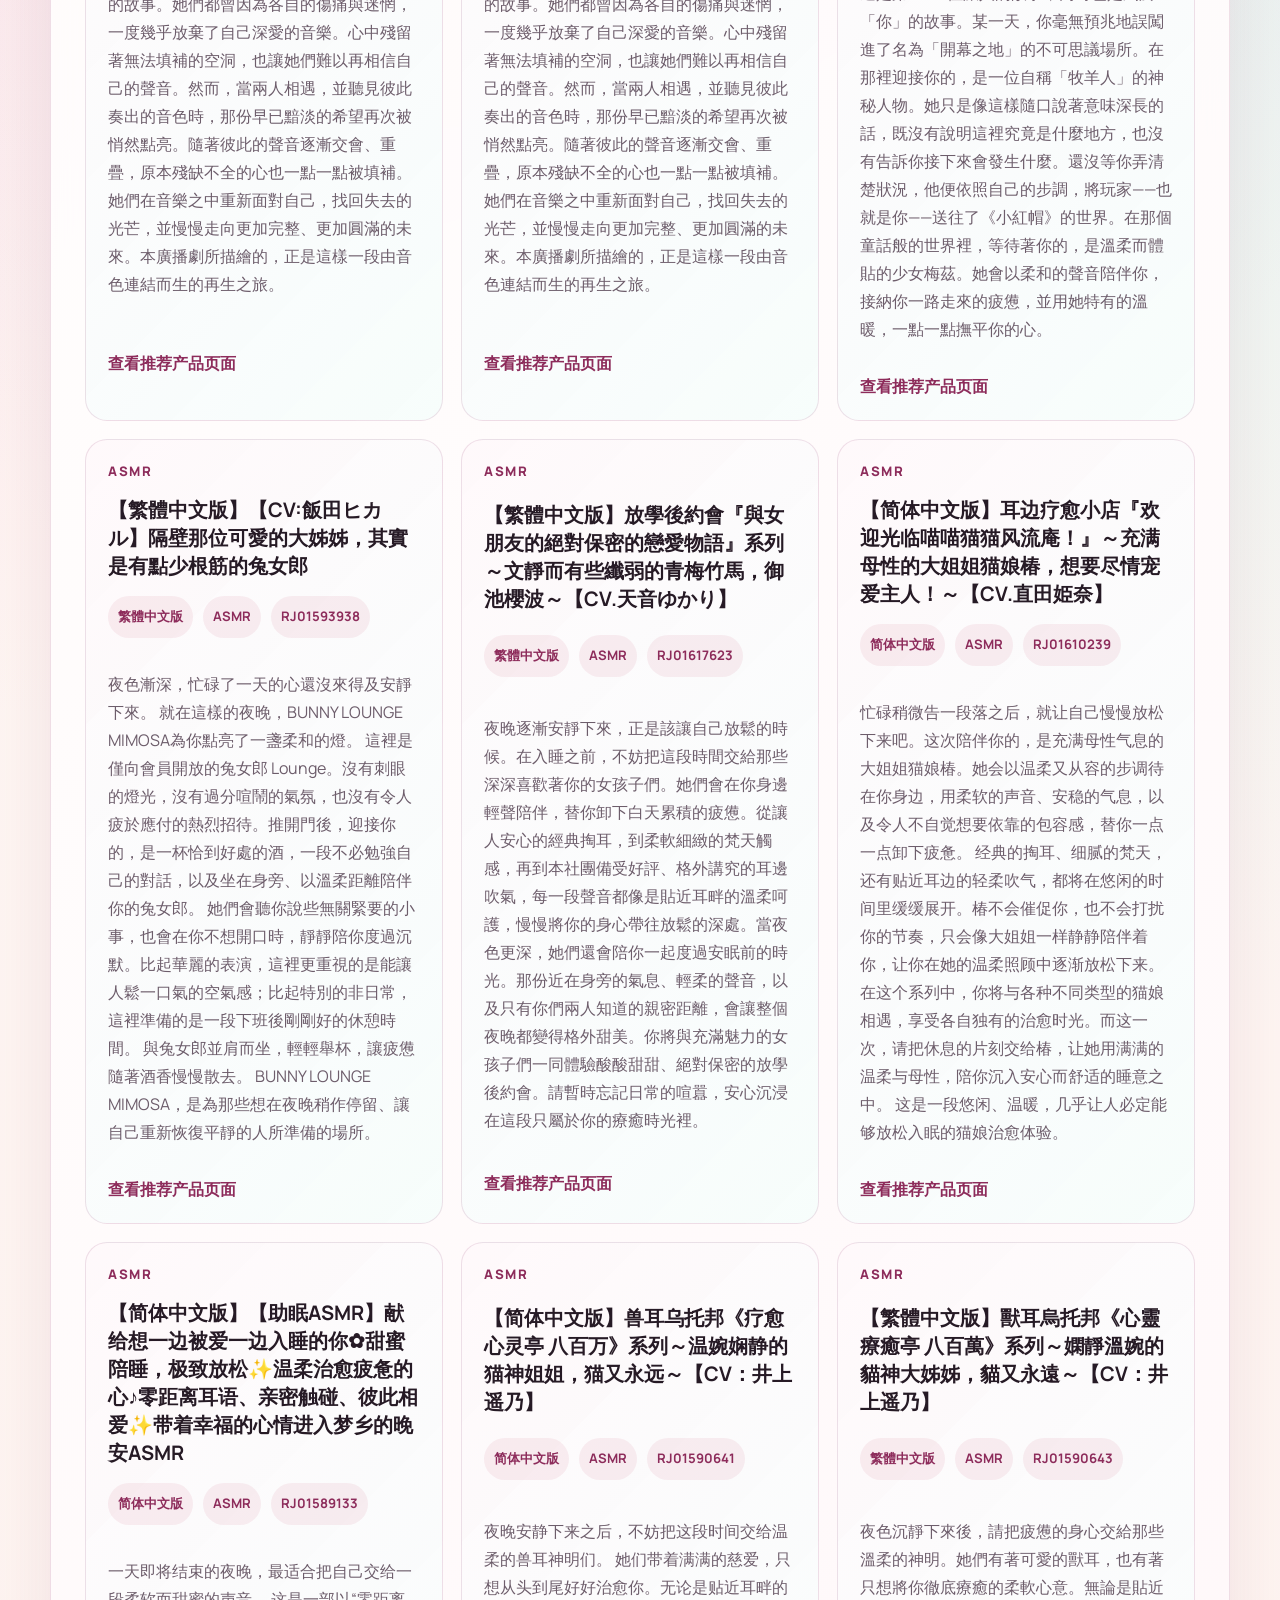
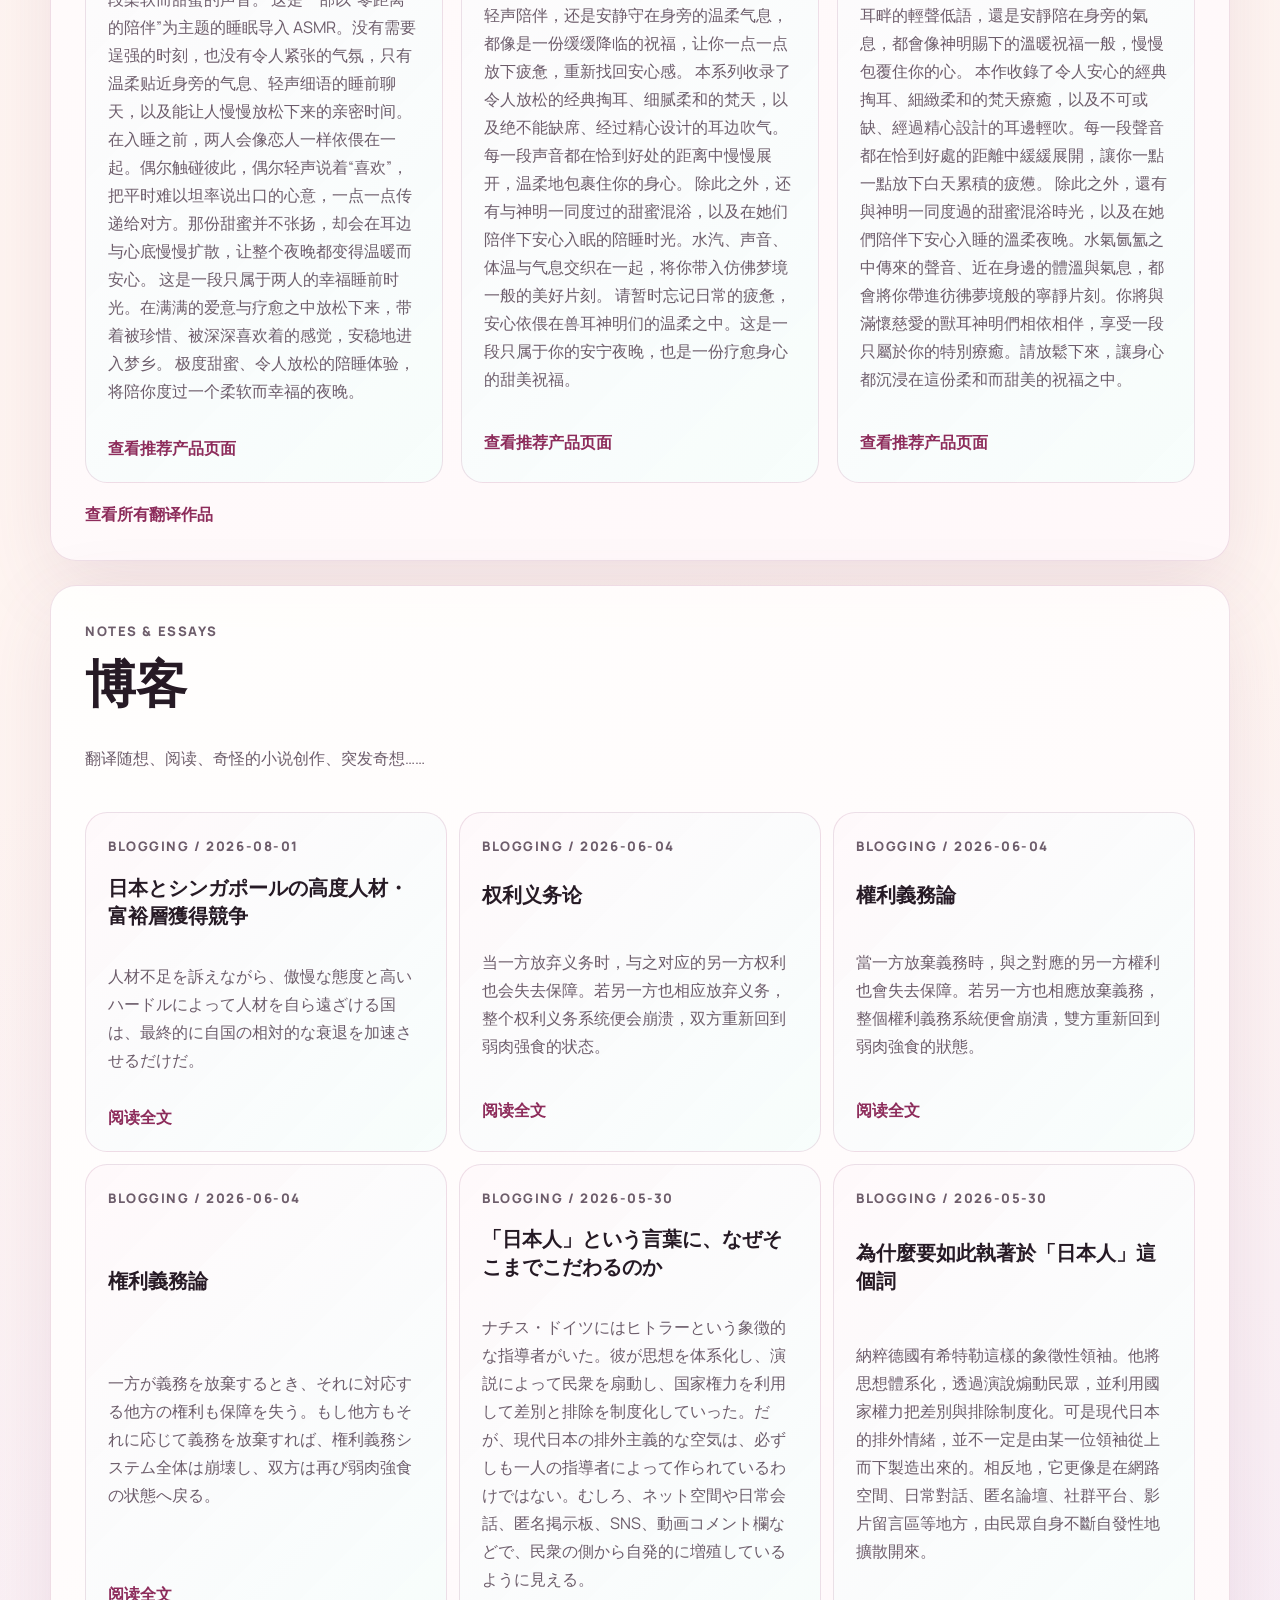
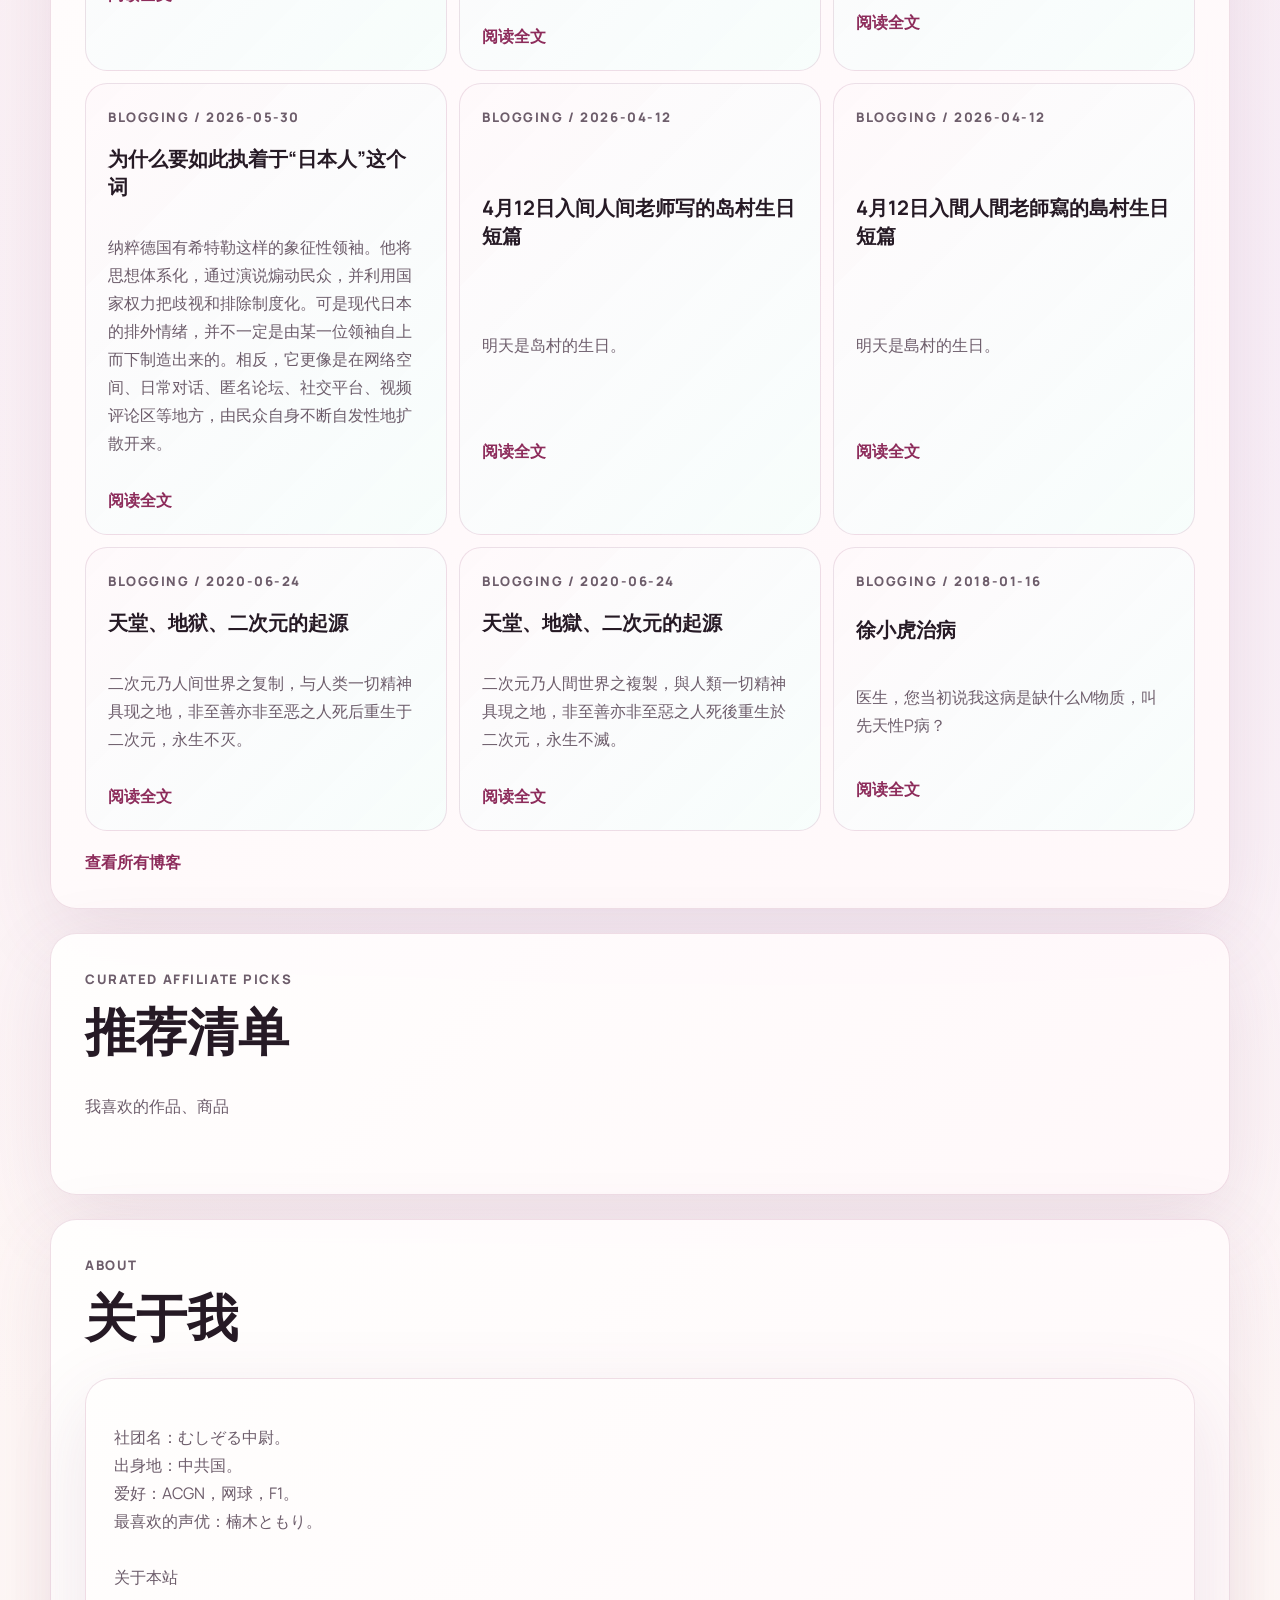
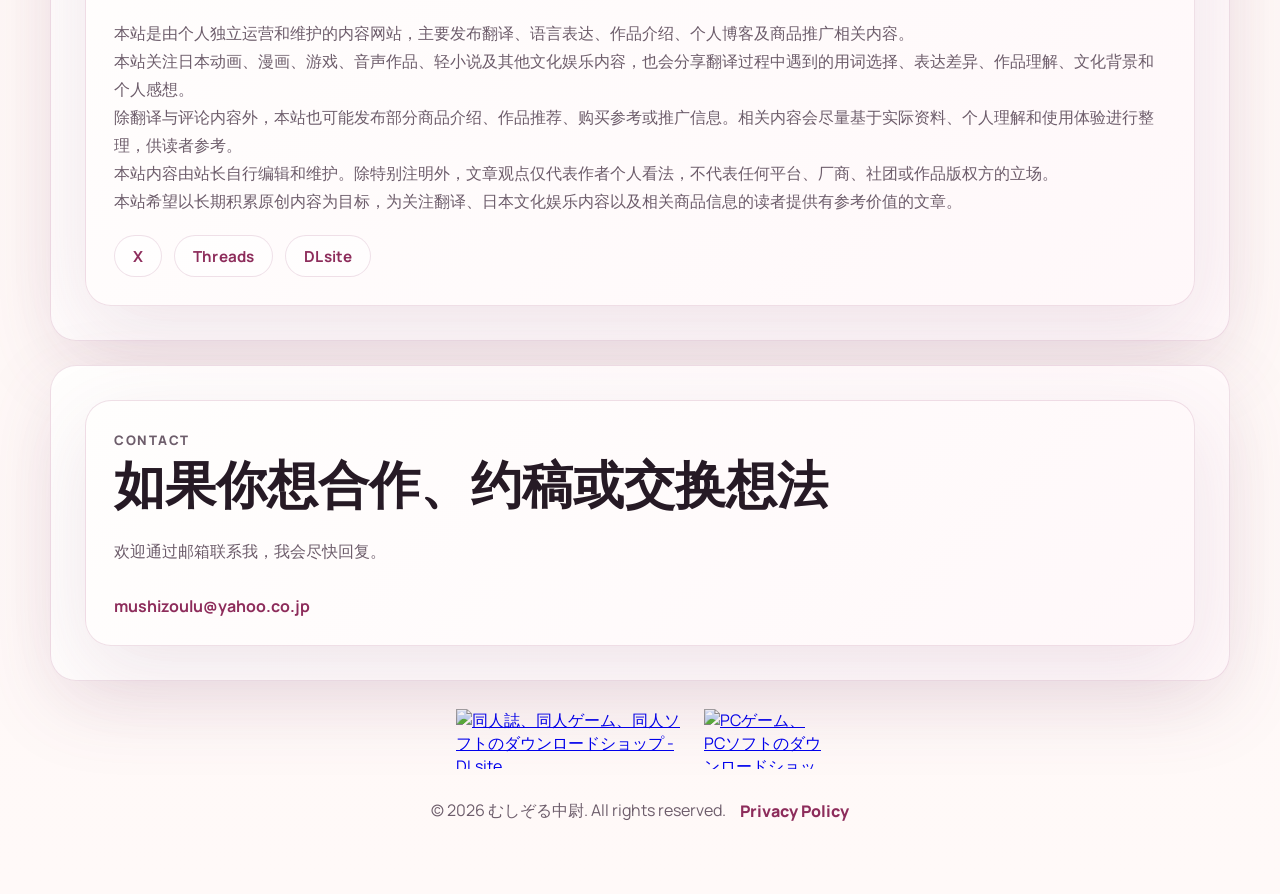
==== commit 651a5768: "Add files via upload" ====
--- a/index.html
+++ b/index.html
@@ -45,6 +45,7 @@
         <a id="nav-blog" href="#blog">博客</a>
         <a id="nav-picks" href="#picks">推荐清单</a>
         <a id="nav-about" href="#about">关于我</a>
+        <a id="nav-japanese-input" href="https://mszl-studio.com/japanese-input/">日文输入法</a>
         <a id="nav-contact" class="nav-cta" href="#contact">合作联系</a>
       </nav>
     </header>
